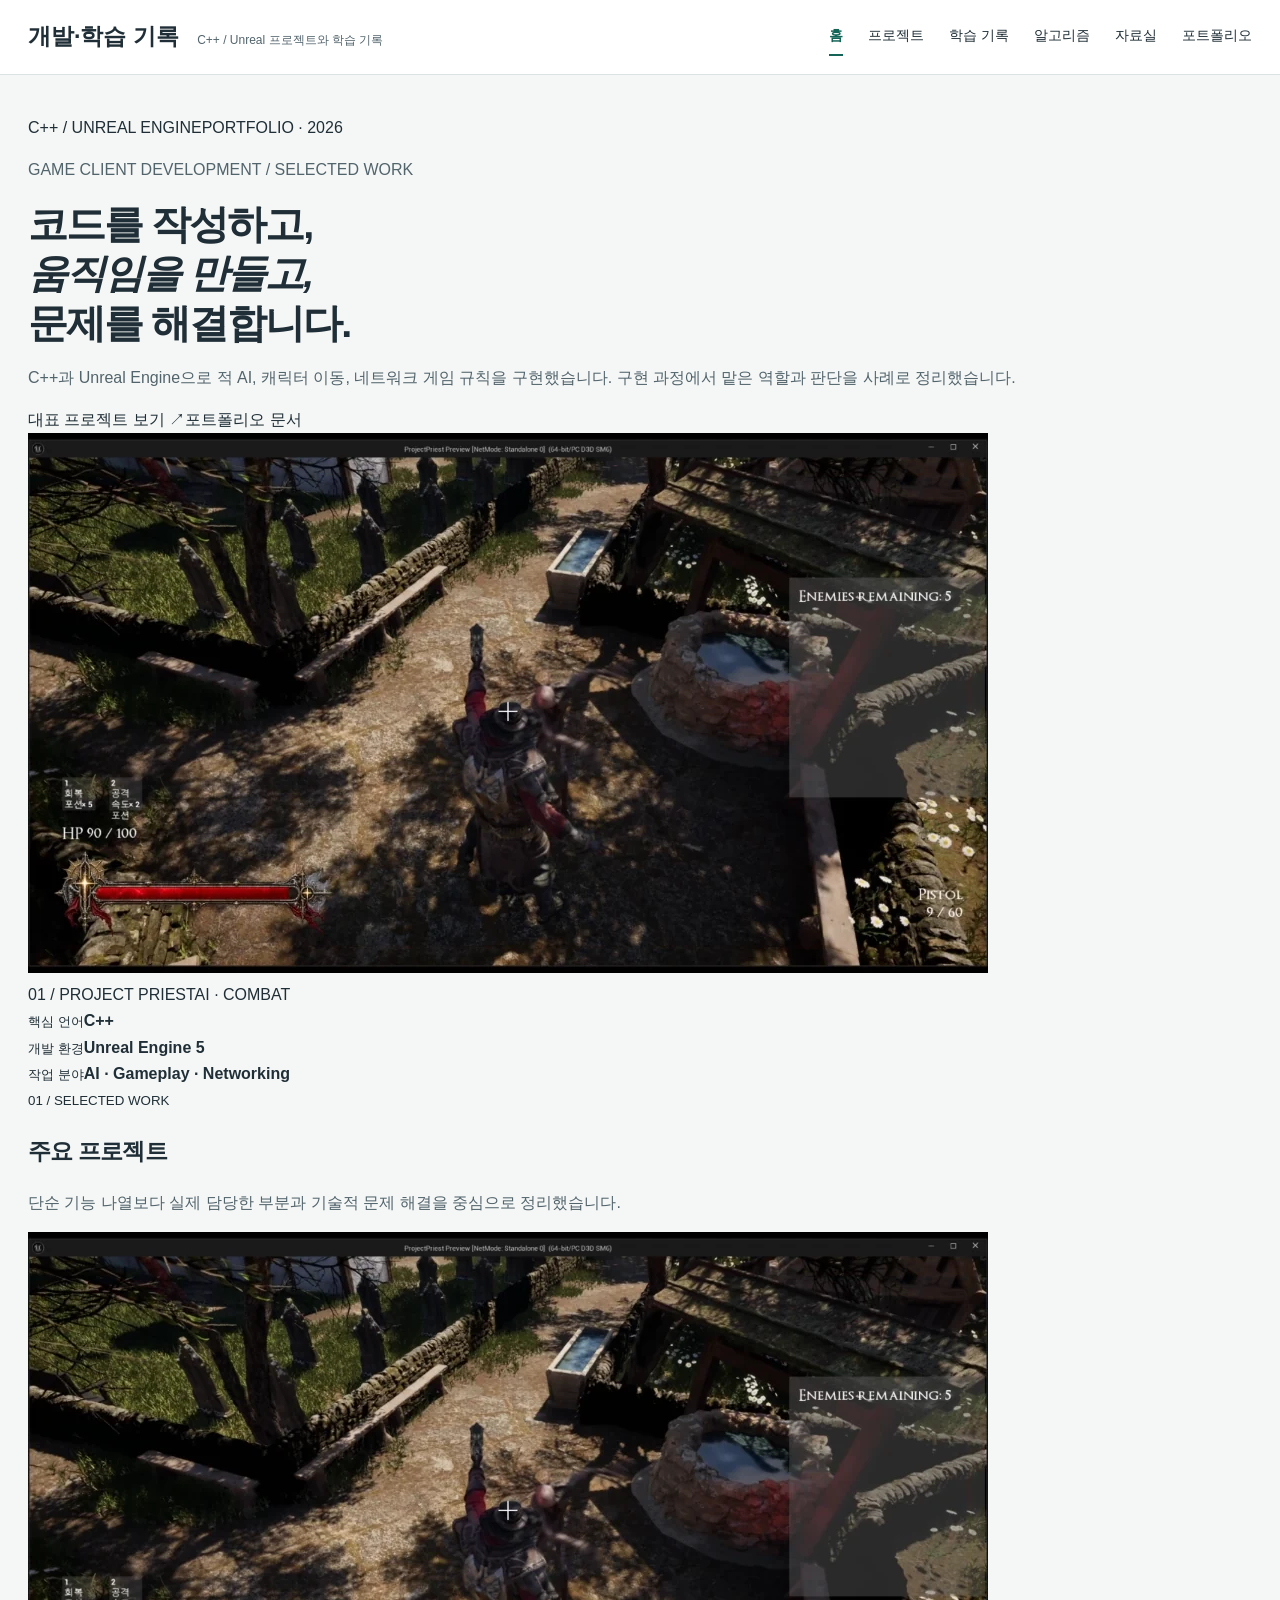
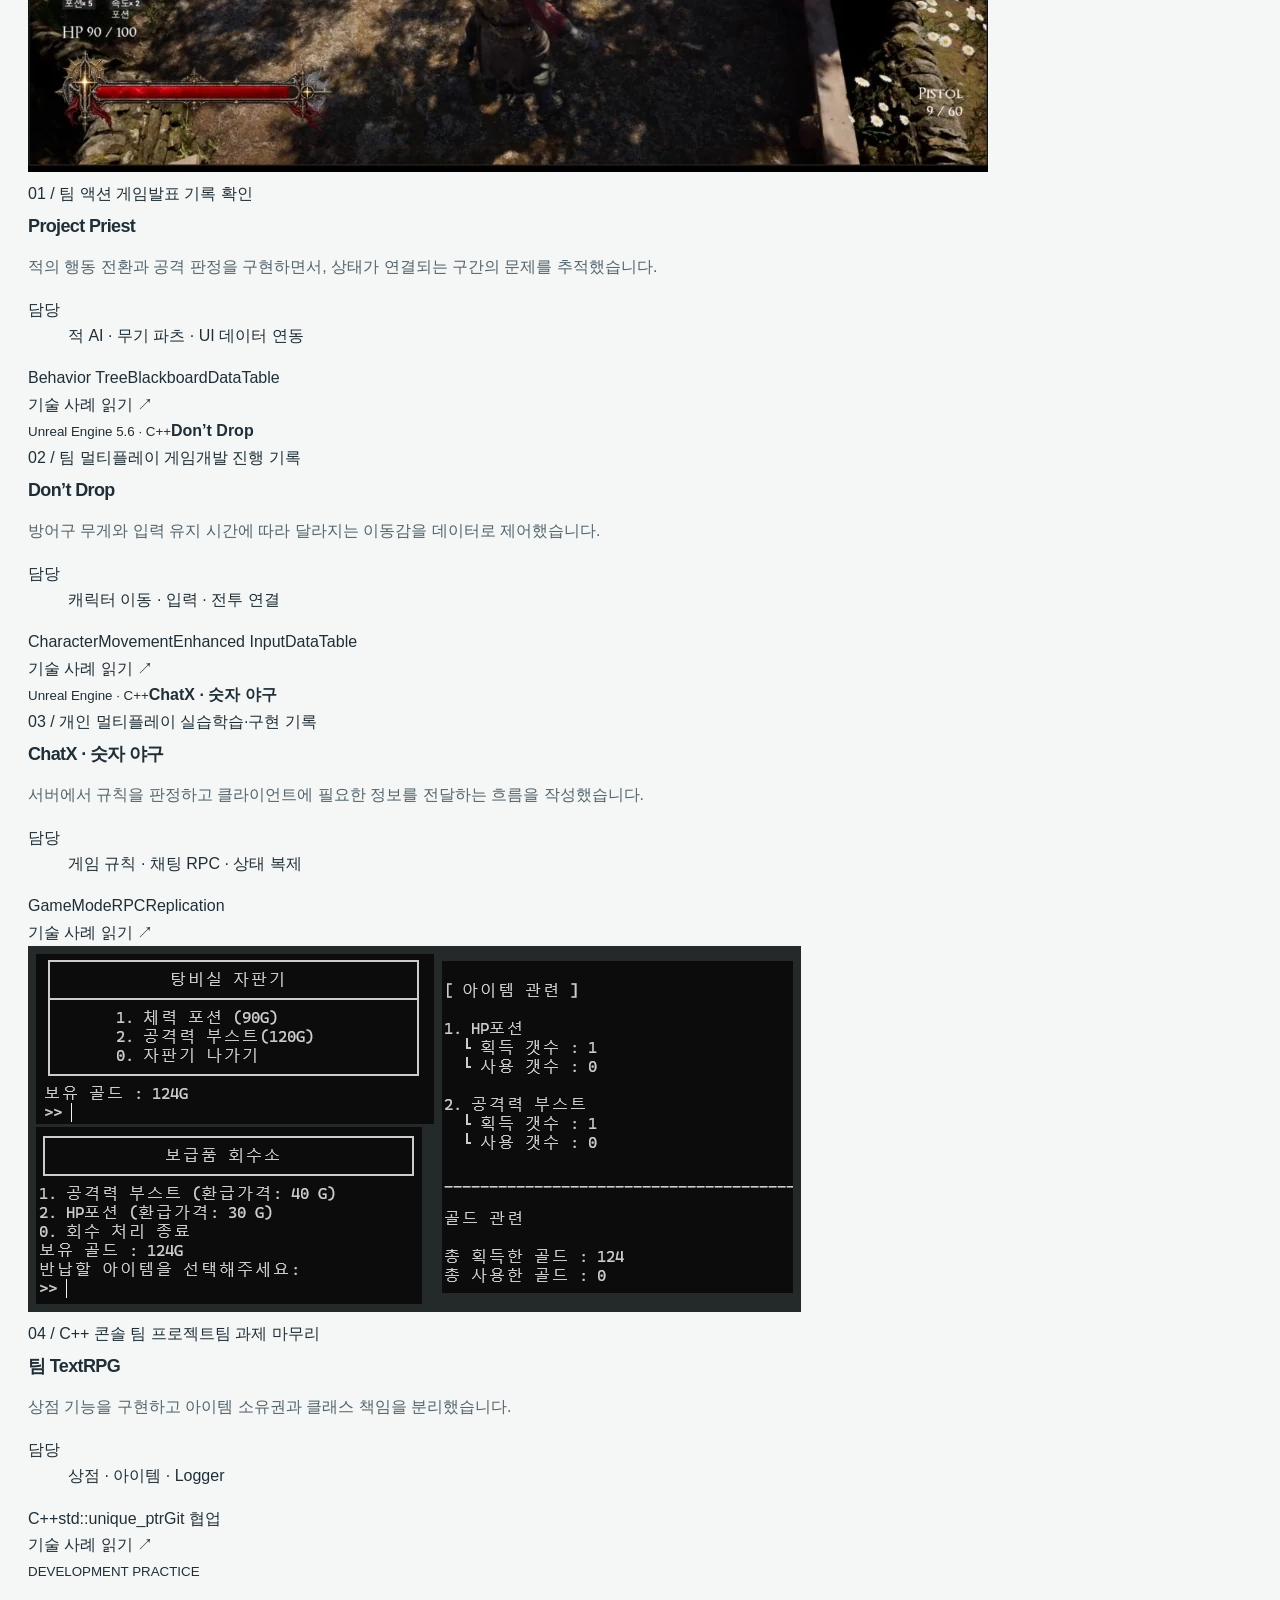
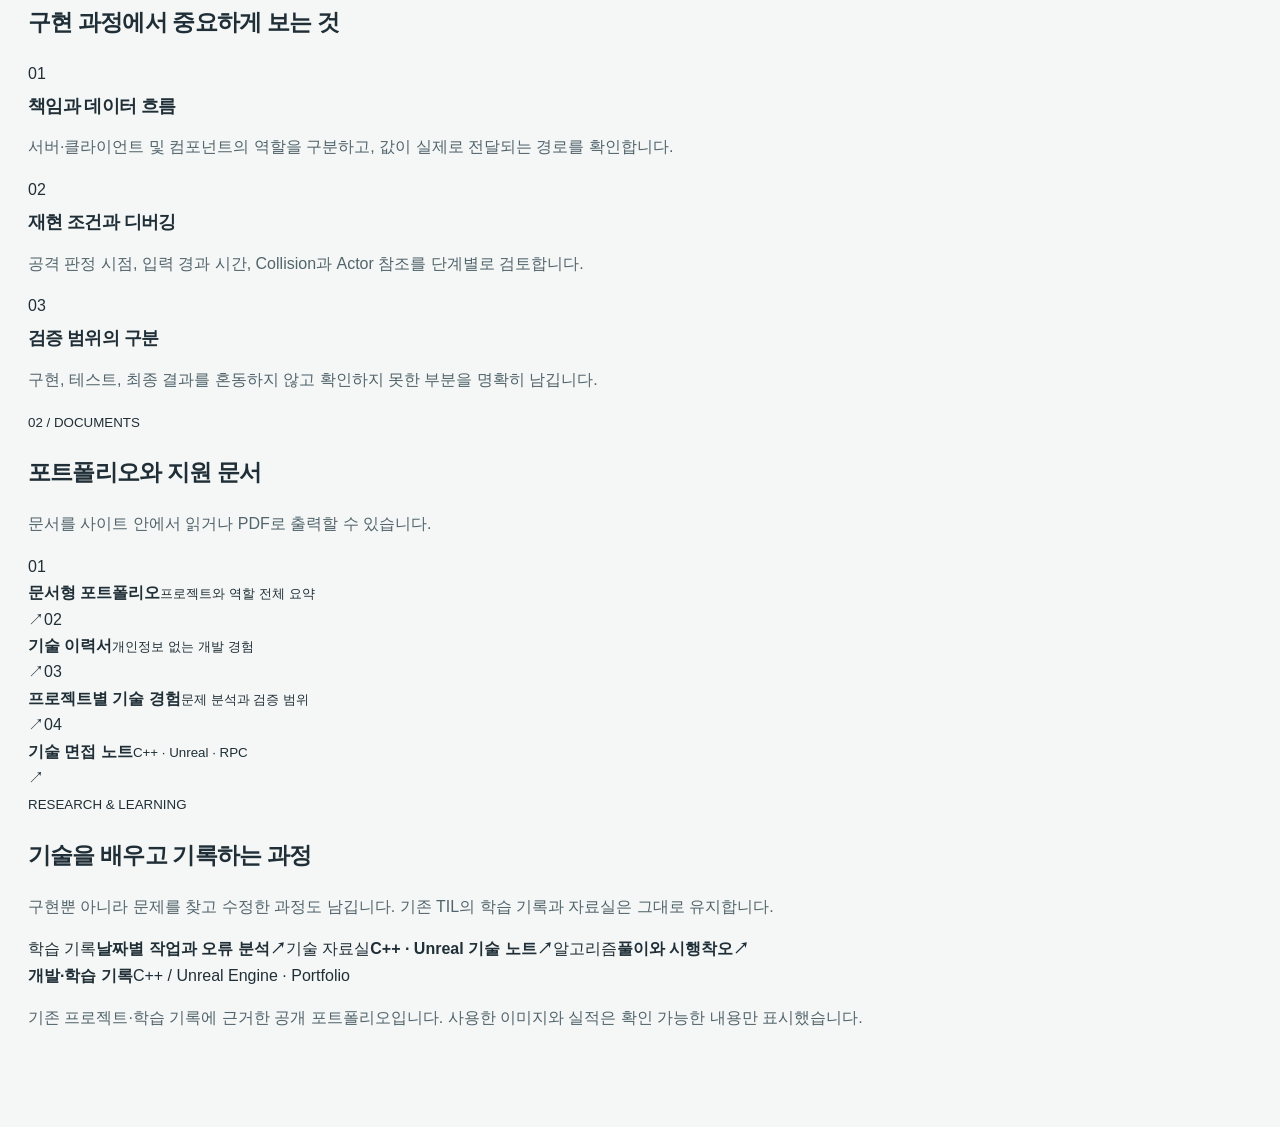
==== index.html @ be549a54 "feat: 테마별 포트폴리오 홈 스크립트 로드" ====
<!doctype html>
<html lang="ko">
<head>
  <meta charset="utf-8">
  <meta name="viewport" content="width=device-width, initial-scale=1">
  <title>개발·학습 기록 · C++ / Unreal</title>
  <style>
    :root { --ink:#162131; --muted:#607084; --line:#dce4ee; --paper:#f7f9fc; --card:#fff; --blue:#2868c7; --soft:#eaf2ff; --shadow:0 12px 28px rgba(25,47,80,.07); }
    * { box-sizing:border-box; } html { scroll-behavior:smooth; } body { margin:0; background:var(--paper); color:var(--ink); font-family:"Pretendard","Noto Sans KR",system-ui,sans-serif; line-height:1.65; }
    .layout { display:grid; grid-template-columns:294px minmax(0,1fr); max-width:1480px; min-height:100vh; margin:auto; } aside { position:sticky; top:0; height:100vh; padding:30px 20px; overflow:auto; background:#fff; border-right:1px solid var(--line); }
    .brand { display:block; color:var(--ink); text-decoration:none; font-size:1.35rem; font-weight:850; letter-spacing:-.04em; } .brand small { display:block; margin-top:3px; color:var(--muted); font-size:.75rem; font-weight:600; letter-spacing:0; }
    .side-title { margin:32px 8px 9px; color:var(--muted); font-size:.72rem; font-weight:850; letter-spacing:.09em; text-transform:uppercase; } .tab-list,.project-list { display:grid; gap:4px; }
    .tab,.project { width:100%; padding:10px 11px; border:0; border-radius:9px; background:transparent; color:#526175; text-align:left; font:inherit; font-size:.9rem; cursor:pointer; } .tab:hover,.project:hover { background:#f2f6fb; color:var(--blue); } .tab[aria-selected="true"],.project[aria-pressed="true"] { background:var(--soft); color:#174f9d; font-weight:800; } .tab-count { float:right; color:#8290a1; font-size:.78rem; font-weight:700; }
    main { min-width:0; padding:52px clamp(22px,5vw,78px) 80px; } header { max-width:920px; padding:15px 0 35px; } .eyebrow { color:var(--blue); font-size:.82rem; font-weight:850; letter-spacing:.07em; text-transform:uppercase; } h1 { margin:7px 0 9px; font-size:clamp(2.25rem,5vw,4rem); letter-spacing:-.065em; line-height:1.04; } .intro { max-width:720px; margin:0; color:var(--muted); }
    .stats { display:flex; flex-wrap:wrap; gap:9px; margin-top:21px; } .stat { padding:6px 10px; border:1px solid var(--line); border-radius:7px; background:#fff; color:var(--muted); font-size:.82rem; } .stat strong { color:var(--ink); }
    .topic-head { max-width:920px; padding:20px 23px; border:1px solid #d5e3f8; border-radius:14px; background:linear-gradient(105deg,#eef5ff,#fff); } .topic-head h2 { margin:0; font-size:1.22rem; letter-spacing:-.035em; } .topic-head p { margin:5px 0 0; color:#51647b; font-size:.93rem; }
    .toolbar { display:flex; align-items:center; justify-content:space-between; gap:16px; max-width:920px; margin-top:28px; padding:12px 0; border-bottom:1px solid var(--line); } .toolbar label,.count { color:var(--muted); font-size:.88rem; } select { margin-left:6px; padding:6px 25px 6px 8px; border:1px solid var(--line); border-radius:7px; background:#fff; font:inherit; font-size:.87rem; }
    .timeline { position:relative; max-width:920px; margin:25px 0 0; padding-left:27px; } .timeline:before { content:""; position:absolute; top:8px; bottom:8px; left:5px; width:2px; background:#d5dfed; } .record { position:relative; margin-bottom:16px; border:1px solid var(--line); border-radius:13px; background:var(--card); box-shadow:var(--shadow); transition:border-color .15s,box-shadow .15s; } .record:hover,.record:focus-within { border-color:#9fc2f4; background:#fbfdff; box-shadow:0 0 0 3px #b7d1fa,var(--shadow); } .record:before { content:""; position:absolute; top:29px; left:-28px; width:10px; height:10px; border:3px solid var(--blue); border-radius:50%; background:var(--paper); }
    .record-button { display:block; width:100%; height:100%; padding:21px 23px; border:0; border-radius:13px; background:transparent; color:inherit; text-align:left; font:inherit; cursor:pointer; } .record-button:hover,.record-button:focus-visible { outline:0; outline-offset:2px; background:transparent; } .record-meta { display:flex; flex-wrap:wrap; align-items:center; gap:8px; color:var(--muted); font-size:.8rem; font-weight:700; } .topic-badge { padding:2px 7px; border-radius:5px; background:var(--soft); color:#245aa8; font-size:.72rem; } h3 { margin:7px 0 6px; font-size:1.18rem; letter-spacing:-.035em; line-height:1.35; } .summary { max-width:760px; margin:0; color:#536174; font-size:.92rem; } .more { display:inline-block; margin-top:12px; color:var(--blue); font-size:.84rem; font-weight:850; }.empty { padding:30px; border:1px dashed #bac6d6; border-radius:11px; color:var(--muted); text-align:center; }
    dialog { width:min(790px,calc(100% - 28px)); max-height:calc(100vh - 40px); padding:0; border:0; border-radius:16px; color:var(--ink); box-shadow:0 22px 70px rgba(17,32,52,.35); } dialog::backdrop { background:rgba(15,28,45,.58); } .detail-page { padding:31px; } .detail-top { display:flex; justify-content:space-between; gap:16px; align-items:flex-start; } .detail-title { margin:4px 0 0; font-size:1.7rem; } #detailTitle:focus,#materialTitle:focus,#algorithmTitle:focus { outline:none; } .close { flex:0 0 auto; width:36px; height:36px; border:1px solid var(--line); border-radius:50%; background:#fff; color:var(--muted); font-size:1.2rem; cursor:pointer; } .detail-label { margin:9px 0 22px; color:var(--muted); font-size:.86rem; }
    .core { padding:17px 19px; border-left:4px solid var(--blue); border-radius:0 9px 9px 0; background:#f5f9ff; } .core h3,.section h3 { margin:0 0 5px; font-size:.92rem; } .core p,.section p { margin:0; color:#49586b; font-size:.94rem; white-space:pre-line; } .section { margin-top:22px; }.til-gallery { display:grid; gap:14px; grid-template-columns:repeat(auto-fit,minmax(min(250px,100%),1fr)); margin-top:12px; }.til-shot { margin:0; overflow:hidden; border:1px solid var(--line); border-radius:10px; background:#f8fafc; }.til-shot a { display:block; }.til-shot img { display:block; width:100%; height:auto; max-height:520px; object-fit:contain; background:#111827; }.til-shot figcaption { padding:10px 12px; color:#536174; font-size:.84rem; line-height:1.5; }.extra { margin-top:25px; border-top:1px solid var(--line); } .extra summary { padding:16px 0; color:#4c5f75; font-size:.9rem; font-weight:800; cursor:pointer; }.extra-body { display:grid; gap:16px; padding:0 0 18px; }.extra ul { margin:5px 0 0; padding-left:21px; color:#516174; font-size:.92rem; }.source { color:var(--blue); font-size:.88rem; font-weight:800; text-decoration:none; }.source:hover { text-decoration:underline; }
    .note-body { max-width:760px; margin-top:28px; }.note-body p { margin:0 0 18px; color:#344255; font-size:1rem; white-space:pre-line; }.note-sources { display:flex; flex-wrap:wrap; gap:14px; margin-top:26px; padding-top:16px; border-top:1px solid var(--line); }
    .related { margin-top:28px; padding-top:20px; border-top:1px solid var(--line); }.related h3 { margin:0 0 9px; font-size:.96rem; }.related-list { display:flex; flex-wrap:wrap; gap:7px; }.related-button { padding:6px 9px; border:1px solid #d7e1ee; border-radius:7px; background:#fff; color:#365b8d; font:inherit; font-size:.8rem; cursor:pointer; }.related-button:hover { background:var(--soft); }
    @media (max-width:850px) { .layout { display:block; } aside { position:static; height:auto; padding:21px; border-right:0; border-bottom:1px solid var(--line); }.tab-list,.project-list { display:flex; flex-wrap:wrap; }.tab,.project { width:auto; padding:7px 9px; font-size:.82rem; }.side-title { margin-top:20px; } main { padding-top:30px; } }
    @media (max-width:500px) { main { padding:25px 17px 58px; }.timeline { padding-left:20px; }.record:before { left:-21px; }.record-button { padding:18px; }.detail-page { padding:22px; }.toolbar { align-items:flex-start; flex-direction:column; }.detail-title { font-size:1.4rem; } }
    [hidden] { display:none !important; } #articlePage { max-width:920px; } #articlePage .detail-page { padding:28px 0; } #articlePage .detail-title { font-size:clamp(1.6rem,3vw,2.5rem); } .section,.core,.extra { scroll-margin-top:24px; } #nearby .project { font-size:.8rem; } #nearby [aria-current="page"] { background:var(--soft); color:var(--blue); font-weight:800; }
  .date-range {max-width:920px;margin:0 0 24px;padding:16px 20px;border:1px solid var(--line);border-radius:12px;background:#fff}.date-range legend{font-weight:700;font-size:.9rem}.date-range p{margin:0 0 10px;font-size:.8rem;color:var(--muted)}.date-range #dateMessage:empty{display:none}.date-range #dateMessage{margin:12px 0 0}.date-inputs{display:flex;align-items:end;gap:12px;flex-wrap:wrap}.date-inputs label{display:grid;gap:4px;font-size:.8rem;color:var(--muted)}.date-inputs input,.date-inputs select{min-width:0;max-width:100%;margin:0;padding:8px;border:1px solid var(--line);border-radius:7px;font:inherit;color:var(--ink);background:white}.date-inputs>span{align-self:center}.date-inputs select[aria-invalid=true]{border-color:#b83434}.source,.project,.note-body,.material-section{overflow-wrap:anywhere}.article-notice{font-size:.82rem;color:var(--muted);margin:20px 0}.note-body pre{white-space:pre;overflow:auto}@media(max-width:500px){.date-range{padding:14px}.date-inputs{gap:8px}.date-inputs label{flex:1 1 110px}.date-inputs>span{display:none}.date-inputs button{width:100%}}
#sidebarFilters>summary{display:none} @media(max-width:850px){#sidebarFilters{margin-top:18px}#sidebarFilters>summary{display:list-item;cursor:pointer;font-size:.88rem;color:var(--blue);font-weight:700;padding:8px 0}#sidebarFilters .side-title{margin-top:14px}.tab-count{margin-left:5px}aside{padding:18px 20px}}
.library-grid .record{display:flex;flex-direction:column}.library-grid .record-button{height:auto;flex:1}.date-inputs input:disabled{background:var(--paper);color:var(--muted)}
.date-inputs select{min-height:44px;font-size:16px}.date-inputs label{min-width:150px}.date-inputs select:focus-visible{outline:2px solid var(--accent);outline-offset:2px}
.date-part-group{flex:1 1 280px;min-width:0;font-size:.8rem;color:var(--muted)}.date-parts{display:grid;grid-template-columns:minmax(0,1.5fr) repeat(2,minmax(0,1fr));gap:6px;margin-top:4px}.date-parts select{width:100%;padding:8px 4px}.date-parts select:disabled{background:var(--paper);color:var(--muted)}
</style>
  <link rel="stylesheet" href="assets/site.css">
  <link rel="stylesheet" href="assets/vector-demo.css">
  <link rel="stylesheet" href="assets/binary-demo.css">
  <link rel="stylesheet" href="assets/learning-demos.css">
</head>
<body>
  <div class="layout">
    <aside><a class="brand" href="#top">개발·학습 기록 <small>C++ / Unreal 프로젝트와 학습 기록</small></a><details id="sidebarFilters" open><summary>주제·프로젝트 필터</summary><div class="side-title">학습 주제</div><div id="tabs" class="tab-list" role="tablist" aria-label="학습 주제"></div><div id="subnav" hidden><div class="side-title">세부 분류</div><div id="subtopics" class="project-list"></div></div><div id="articleNav" hidden><div class="side-title">이 글의 목차</div><div id="sections" class="project-list"></div><div class="side-title">같은 분류의 기록</div><div id="nearby" class="project-list"></div></div><div class="side-title">프로젝트로 좁히기</div><div id="projects" class="project-list"></div></details></aside>
    <main id="top"><div id="listPage"><header><div class="eyebrow">학습 기록</div><h1>공부하면서<br>적어둔 것들</h1><p class="intro">C++와 Unreal을 배우면서 막혔던 부분과 직접 만든 기능을 날짜별로 남겼습니다.</p><div class="stats"><span class="stat">기록 <strong id="total">—</strong>개</span><span class="stat">주제 <strong id="topicTotal">—</strong>개</span></div></header><fieldset class="date-range"><legend>날짜로 찾아보기</legend><p id="dateCoverage" class="library-notice"></p><div class="date-inputs"><div class="date-part-group" role="group" aria-label="시작일"><span>시작일</span><div class="date-parts"><select id="dateFromYear" aria-label="시작 연도" aria-describedby="dateMessage"></select><select id="dateFromMonth" aria-label="시작 월" aria-describedby="dateMessage"></select><select id="dateFrom" aria-label="시작 일" aria-describedby="dateMessage"></select></div></div><span aria-hidden="true">~</span><div class="date-part-group" role="group" aria-label="종료일"><span>종료일</span><div class="date-parts"><select id="dateToYear" aria-label="종료 연도" aria-describedby="dateMessage"></select><select id="dateToMonth" aria-label="종료 월" aria-describedby="dateMessage"></select><select id="dateTo" aria-label="종료 일" aria-describedby="dateMessage"></select></div></div><label for="dateKind">날짜 구분<select id="dateKind" aria-label="날짜 구분"><option value="all">전체 기록</option><option value="project-period">기간으로 묶은 기록</option></select></label><button id="resetDates" type="button" class="related-button">날짜 초기화</button></div><p id="dateMessage" role="status"></p></fieldset><section class="topic-head"><h2 id="topicTitle">전체 기록</h2><p id="topicDescription"></p></section><section><div class="toolbar"><label>정렬 <select id="sort"><option value="desc">최신순</option><option value="asc">과거순</option></select></label><span id="count" class="count"></span></div><div id="records" class="timeline"></div></section></div><article id="articlePage" hidden aria-labelledby="detailTitle"><button id="backToList" class="related-button" type="button">← 목록으로</button><div id="detailContent" class="detail-page"></div></article></main>
  </div>
  <script src="data/manifest.js"></script>
  <script src="data/library-index.js"></script>
  <script src="data/library-navigation.js"></script>
  <script src="assets/filters.js"></script>
  <script src="assets/links.js"></script>
  <script src="assets/app.js"></script>
  <script src="assets/vector-demo.js"></script>
  <script src="assets/binary-demo.js"></script>
  <script src="assets/learning-demo-data.js"></script>
  <script src="assets/learning-demos.js"></script>
  <script src="assets/library.js"></script>
  <script src="data/algorithms.js"></script>
  <script src="assets/cpp-highlight.js"></script>
  <script src="assets/algorithms.js"></script>
  <script src="data/projects.js"></script>
  <script src="data/career-docs.js"></script>
  <script src="assets/career.js"></script>
  <script src="assets/career-showcase.js"></script>
  <script src="assets/portfolio-theme.js"></script>
  <script src="assets/portfolio-studio.js"></script>
  <script src="assets/site.js"></script>
  <script src="assets/activity.js"></script>
</body>
</html>
---- assets/site.css ----
:root{--ink:#202f37;--muted:#52646c;--line:#dbe2e2;--blue:#146558;--accent:#146558;--paper:#f5f7f6;--soft:#e9f2ee;--shadow:none}html{scroll-padding-top:110px}body{font-family:'Segoe UI','Malgun Gothic',sans-serif}a{color:inherit;text-decoration:none}a:hover{color:var(--blue)}a:focus-visible,button:focus-visible,summary:focus-visible,input:focus-visible,select:focus-visible{outline:3px solid #bd8630;outline-offset:3px}.sr-only,.skip-link:not(:focus){position:absolute;width:1px;height:1px;overflow:hidden;clip-path:inset(50%)}.skip-link:focus{position:fixed;top:10px;left:10px;z-index:20;background:white;padding:10px}.layout{display:block;max-width:1280px;min-height:80vh}.layout>aside{display:none}.site-header{position:sticky;top:0;z-index:10;display:flex;align-items:center;justify-content:space-between;gap:25px;padding:18px max(28px,calc((100vw - 1224px)/2));background:white;border-bottom:1px solid var(--line)}.site-brand{font-size:23px;font-weight:800;white-space:nowrap}.site-brand span{font-size:12px;color:var(--muted);font-weight:400;margin-left:12px}.site-header nav{display:flex;gap:25px}.site-header nav a{padding:6px 0;font-size:14px;border-bottom:2px solid transparent}.site-header nav a[aria-current=page]{color:var(--blue);border-color:var(--blue);font-weight:700}main{padding:40px 28px 80px;position:relative}header{padding:0 0 28px;max-width:none}h1{font-size:clamp(29px,3.1vw,42px);line-height:1.25;margin:8px 0 14px;letter-spacing:-.05em}h2{font-size:23px;letter-spacing:-.035em}h3{font-size:18px}p{color:var(--muted)}.eyebrow{font-size:12px}.intro{max-width:750px}.section-head{display:flex;justify-content:space-between;align-items:baseline;gap:16px;margin:30px 0 15px}.section-head h2{margin:0}.featured{display:grid;grid-template-columns:1.05fr 1fr;border:1px solid var(--line);border-radius:15px;overflow:hidden;background:white}.feature-art{min-height:275px;padding:30px;background:#183d36;color:white;display:flex;flex-direction:column;justify-content:space-between}.feature-art .eyebrow{color:#b6d8c4}.feature-art strong{font-size:44px;line-height:1.2;letter-spacing:-.055em}.feature-art p{color:#c5d7ce;font-size:13px;margin-bottom:0}.feature-copy{padding:28px}.feature-copy h2{margin:12px 0}.feature-copy p{font-size:14px}.meta,.caption{color:var(--muted);font-size:12px;line-height:1.65}.caption{margin-top:13px}.role-summary{font-size:13px!important}.pills{display:flex;flex-wrap:wrap;gap:7px;margin:16px 0 22px}.pill{font-size:12px;background:var(--soft);color:var(--blue);padding:3px 9px;border-radius:5px}.button{display:inline-block;background:var(--blue);color:white;padding:10px 16px;border:0;border-radius:7px;font:inherit;font-size:14px;cursor:pointer}.button:hover{background:#104c42;color:white}.areas{display:grid;grid-template-columns:repeat(3,minmax(0,1fr));gap:16px}.area{display:block;padding:22px;border:1px solid var(--line);border-radius:12px;background:white}.area:hover,.area:focus-visible{box-shadow:0 0 0 2px #a6c8ba}.area .meta{float:right}.area h3{margin:0 0 10px}.area p{font-size:14px}.study-row{display:grid;grid-template-columns:145px minmax(0,1fr) 20px;gap:20px;align-items:center;padding:18px 4px;border-bottom:1px solid var(--line)}.study-row:hover{background:#eef3ef}.study-row small{font-size:12px;color:var(--muted)}.study-row h3{font-size:15px;margin:0}.study-row p{font-size:13px;margin:3px 0 0}.study-row span:last-child{color:var(--blue)}#globalSearch{display:flex;max-width:720px;gap:8px;margin:0 0 30px}#globalSearch input{min-width:0;flex:1;padding:10px 12px;border:1px solid var(--line);border-radius:7px;font:inherit;background:white}.project-section{margin-top:28px;padding:24px 0;border-top:1px solid var(--line)}.project-section>h2{margin-top:0}.project-section p{white-space:pre-line}.work-block{padding:22px;margin-top:18px;background:white;border:1px solid var(--line);border-radius:12px}.work-block p{font-size:15px}.work-block .caption{font-size:12px}.work-block h3{margin:8px 0 12px}.search-result{display:block;padding:13px 0;border-bottom:1px solid var(--line)}.project-return{margin-left:15px}.reading main{padding-right:280px}.reading #sitePages,.reading #articlePage,.reading #libraryPage,.reading #algorithmPage{max-width:850px!important}.reading #readingToc{position:fixed;top:120px;right:max(28px,calc((100vw - 1224px)/2));width:205px;border-left:1px solid var(--line);padding-left:20px;max-height:calc(100vh - 145px);overflow:auto}.reading #readingToc summary{font-size:13px;font-weight:700;cursor:pointer}.reading #readingToc nav{display:grid;gap:4px;margin-top:10px}.reading #readingToc button{border:0;background:transparent;text-align:left;color:var(--muted);font:inherit;font-size:13px;padding:8px 0;cursor:pointer}.reading #readingToc button[aria-current=location]{color:var(--blue);font-weight:750}.material-section,.project-section,.section,.related,.project-section>h2,.material-section>h2{scroll-margin-top:115px}.listing #listPage>header,.listing #listPage>.topic-head,.listing #listPage .toolbar,.listing #libraryPage>header,.listing #algorithmPage>header{display:none}.listing #listPage,.listing #libraryPage,.listing #algorithmPage{max-width:none!important}.timeline{padding:0;max-width:none;margin-top:15px}.timeline:before,.record:before{display:none}.record{box-shadow:none;border-radius:10px}.record:hover,.record:focus-within{box-shadow:0 0 0 2px #a6c8ba;border-color:#a6c8ba}.record-button{padding:19px 22px}.record-meta{font-weight:500}.topic-badge{background:var(--soft);color:var(--blue)}.more{font-weight:650}.library-grid{grid-template-columns:repeat(auto-fit,minmax(min(300px,100%),1fr))!important}.note-body{max-width:none}.note-body p{line-height:1.9}#siteFilters{margin-bottom:22px}.filter-bar{position:relative;display:flex;align-items:center;gap:8px}#siteQuery{flex:1;min-width:130px;width:100%;padding:10px 12px;border:1px solid #cdd9d3;border-radius:7px;background:white;font:inherit;font-size:14px;height:43px}.filter-option{position:relative}.filter-option summary,.filter-bar>select{white-space:nowrap;border:1px solid #cdd9d3;border-radius:7px;padding:10px 12px;background:white;font:inherit;font-size:13px;color:var(--ink);cursor:pointer;list-style:none;margin:0}.filter-option summary::-webkit-details-marker{display:none}.filter-option summary:after{content:'⌄';margin-left:7px}.filter-option[open]>summary{background:var(--soft);border-color:var(--blue)}.filter-popover{position:absolute;z-index:5;right:0;top:calc(100% + 8px);width:340px;max-width:calc(100vw - 36px);padding:18px;background:white;border:1px solid var(--line);border-radius:10px;box-shadow:0 8px 25px #203b3020}.filter-popover>label{display:grid;gap:5px;font-size:12px;margin:8px 0}.filter-popover select,.filter-popover input:not([type=checkbox]){min-width:0;width:100%;margin:0;padding:8px;border:1px solid #cdd9d3;border-radius:5px;background:#fff;font:inherit;font-size:14px}.tag-options{display:grid;gap:7px;max-height:260px;overflow:auto;font-size:13px}.tag-options label{display:flex;align-items:center;gap:5px}.filter-popover .date-range{margin:0;padding:0;border:0;min-width:0}.filter-popover .date-range legend{display:none}.filter-popover .date-inputs{gap:8px}.filter-popover .date-inputs>span{display:none}.filter-popover .date-inputs label[for=dateKind]{display:none}.date-part-group{flex-basis:100%}.filter-popover .date-range p{font-size:11px}.active-filters{display:flex;gap:7px;flex-wrap:wrap;margin-top:9px}.active-filters:empty,#filterError:empty{display:none}.active-filters button{border:1px solid #cdd9d3;border-radius:5px;background:var(--soft);color:var(--blue);padding:4px 8px;font:inherit;font-size:12px;cursor:pointer}#filterError{font-size:13px;color:#a93030}.filter-bar .filter-option:last-child>summary{border-color:transparent;background:transparent}.reading .filter-bar{flex-wrap:wrap}.reading #siteQuery{flex-basis:100%}.reading .filter-option{position:static}.reading .filter-popover{left:0;right:auto;top:100%}#articlePage .detail-title{font-size:clamp(25px,3vw,36px)}
@media(max-width:1000px){.site-brand span{display:none}.site-header nav{gap:18px}.reading main{padding-right:230px}.reading #readingToc{width:170px;right:28px}.feature-art strong{font-size:36px}}
@media(max-width:800px){html{scroll-padding-top:130px}.site-header{display:block;padding:12px 18px}.site-brand{font-size:20px}.site-brand span{display:inline;font-size:11px}.site-header nav{justify-content:space-between;gap:0;margin-top:7px}.site-header nav a{font-size:12px;padding:5px 0}main,.reading main{padding:28px 18px 55px}.featured,.areas{grid-template-columns:1fr}.feature-art{min-height:185px;padding:24px}.feature-copy{padding:22px}.feature-art strong{font-size:35px}.section-head h2{font-size:20px}.study-row{grid-template-columns:86px minmax(0,1fr) 16px;gap:10px}.study-row small{font-size:11px}.filter-bar{flex-wrap:wrap;gap:6px}#siteQuery{flex-basis:100%}.filter-option{position:static}.filter-option summary,.filter-bar>select{font-size:12px;padding:9px}.filter-popover{left:0;right:auto;top:100%;width:100%;max-width:100%}.reading #readingToc{position:static;width:auto;max-height:none;margin:15px 0 24px;padding:13px 16px;border:1px solid var(--line);border-radius:8px;background:white}.reading main{display:flex;flex-direction:column}.reading #readingToc{order:-1}.reading #sitePages,.reading #articlePage,.reading #libraryPage,.reading #algorithmPage{width:100%}.project-section>h2,.material-section>h2,.section,.related{scroll-margin-top:135px}.work-block{padding:18px}.project-return{display:block;margin:12px 0}.library-grid{grid-template-columns:1fr!important}}
@media(prefers-reduced-motion:reduce){html{scroll-behavior:auto}}

/* Reference sequences wrap in reading order on narrow screens. */
.reference-flow{display:grid;grid-template-columns:repeat(auto-fit,minmax(min(100%,180px),1fr));gap:10px;list-style:none;counter-reset:reference-step;padding:0;margin:18px 0}.reference-flow>li{counter-increment:reference-step;border:1px solid var(--line);border-radius:8px;background:var(--soft);padding:13px;overflow-wrap:anywhere}.reference-flow>li:before{content:counter(reference-step) '. ';font-weight:700;color:var(--blue)}.material-section th{background:var(--soft)}.material-section td,.material-section th{vertical-align:top}.material-section h3{margin-top:22px}

/* Compact project overview and existing-record entry points. */
.project-intro{padding:14px 0 16px}.project-intro .intro{margin:8px 0 14px;font-size:15px}.project-facts{display:flex;flex-wrap:wrap;gap:7px 12px;color:var(--muted);font-size:12px}.project-facts span{padding:5px 9px;background:var(--soft);border-radius:5px}.project-shortcuts{display:grid;grid-template-columns:repeat(3,minmax(0,1fr));gap:9px;margin:2px 0 18px}.project-shortcuts button{display:grid;gap:6px;text-align:left;padding:13px;background:white;border:1px solid var(--line);border-radius:8px;color:var(--ink);font:inherit;cursor:pointer}.project-shortcuts button:hover{border-color:var(--blue);background:var(--soft)}.project-shortcuts strong{font-size:14px}.project-shortcuts strong span{float:right;color:var(--blue)}.project-shortcuts button>span{font-size:12px;color:var(--muted);line-height:1.5}.work-block{scroll-margin-top:115px}.project-shortcuts~.project-section{margin-top:16px;padding-top:18px}.project-video{display:inline-flex;align-items:center;gap:8px;padding:9px 12px;border:1px solid var(--line);background:var(--soft);border-radius:7px;font-size:13px;color:var(--blue);margin:4px 0 12px}.project-parts{display:grid;gap:12px}.project-part{background:white;padding:16px;border:1px solid var(--line);border-radius:9px}.project-part h3{margin:0 0 8px}.project-part .related-list{display:flex;flex-wrap:wrap;gap:7px}.project-part .related-button{font-size:12px}
@media(max-width:800px){.site-brand span{display:none}.project-intro{padding-top:12px}.project-intro h1{font-size:29px}.project-shortcuts{grid-template-columns:1fr;gap:6px}.project-shortcuts button{grid-template-columns:90px 1fr;align-items:center;padding:10px 12px;gap:12px}.project-shortcuts strong span{display:none}.project-facts{gap:6px}.project-facts span{padding:4px 7px}.work-block{scroll-margin-top:135px}.reading #projectTocSlot #readingToc{margin:12px 0 16px}.project-shortcuts~.project-section{margin-top:14px}}

/* Project cards expose existing summaries and record dates without changing articles. */
.project-card{display:flex;flex-direction:column;gap:9px;min-width:0}.project-card .meta{float:none;font-size:11px}.project-card h3{margin:0}.project-card-period{font-size:12px;color:var(--muted)}.project-card p{margin:0;line-height:1.7}.project-card .pills{margin:3px 0 8px;gap:5px}.project-card .source{margin-top:auto;font-size:12px}.project-cards{align-items:stretch}

.record-navigation{display:grid;grid-template-columns:repeat(2,minmax(0,1fr));gap:12px;margin-top:28px;padding-top:20px;border-top:1px solid var(--line)}.record-navigation button{display:flex;flex-direction:column;align-items:flex-start;gap:6px;padding:12px;text-align:left;overflow-wrap:anywhere;min-width:0}.record-navigation strong{font-size:.88rem}.record-navigation small{color:var(--muted)}.record-navigation .record-previous{grid-column:1}.record-navigation .record-next{grid-column:2;text-align:right;align-items:flex-end}

.material-contents{display:grid;gap:7px;padding:0 20px 20px}.material-contents>button{display:flex;justify-content:space-between;gap:8px;border:0;border-top:1px solid var(--line);background:transparent;padding:8px 0 0;font:inherit;font-size:.8rem;text-align:left;color:var(--blue);cursor:pointer;overflow-wrap:anywhere}.material-contents>button:hover{text-decoration:underline}.material-contents .caption{margin:0;font-size:.75rem}

.library-index{display:block;margin-top:12px}.material-subject{border:1px solid var(--line);border-radius:8px;background:white;margin-bottom:10px;overflow:hidden}.material-subject>summary{display:flex;align-items:center;gap:12px;padding:15px 18px;cursor:pointer;list-style:none}.material-subject>summary:before{content:"▸";color:var(--blue)}.material-subject[open]>summary:before{content:"▾"}.material-subject>summary small{display:block;color:var(--muted);font-size:.8rem;font-weight:normal;margin-top:3px}.subject-count{margin-left:auto;white-space:nowrap;color:var(--muted);font-size:.8rem}.material-subject[open]>summary{background:var(--soft)}.material-row{border-bottom:1px solid var(--line)}.material-open{display:flex;align-items:center;justify-content:space-between;gap:12px;width:100%;padding:14px 18px;border:0;background:transparent;text-align:left;font:inherit;color:var(--ink);cursor:pointer;overflow-wrap:anywhere}.material-open:hover,.material-open:focus-visible{background:var(--soft)}.material-open strong{font-size:.94rem}.material-open .topic-badge{margin-left:8px}.material-summary{display:block;font-size:.8rem;color:var(--muted);margin-top:4px}.material-matches{padding:0 18px 12px;font-size:.78rem;color:var(--blue)}.material-matches>summary{cursor:pointer}.material-matches .material-contents{padding:8px 0 0}.material-subject .material-row:last-child{border-bottom:0}

.material-subject .material-subject{margin:8px 12px;border-radius:5px}.material-subject .material-subject>summary{padding:11px 12px}.material-whole-label{margin:12px 18px 0;font-size:.78rem;color:var(--muted)}@media(max-width:500px){.material-subject .material-subject{margin:6px}.material-subject>summary{padding:13px 12px}.material-open{padding:12px}}
.learning-activity{margin:0 0 30px;padding:22px;border:1px solid var(--line);border-radius:12px;background:white;min-width:0}.activity-head{display:flex;justify-content:space-between;gap:16px;align-items:flex-start}.activity-head h2{margin:0;font-size:21px}.activity-head .caption{margin:7px 0}.activity-head label{font-size:13px;white-space:nowrap}.activity-head select{font:inherit;padding:7px;border:1px solid var(--line);border-radius:6px;background:white}.activity-stats{font-size:13px;margin:12px 0 18px}.activity-scroll{overflow-x:auto;padding:3px 3px 10px;position:relative}.activity-calendar{display:grid;grid-template-columns:22px max-content;grid-template-rows:22px auto;width:max-content;gap:4px}.activity-months{grid-column:2;display:grid;grid-template-columns:repeat(var(--weeks),14px);column-gap:3px;font-size:11px;color:var(--muted);white-space:nowrap}.activity-weekdays{display:grid;grid-template-rows:repeat(7,14px);gap:3px;font-size:10px;line-height:14px;color:var(--muted)}.activity-grid{display:grid;grid-auto-flow:column;grid-template-rows:repeat(7,14px);grid-template-columns:repeat(var(--weeks),14px);gap:3px}.activity-cell{display:block;width:14px;height:14px;padding:0;border:1px solid #d8e1dd;border-radius:3px;box-sizing:border-box}.activity-grid button{cursor:pointer}.activity-cell.level-0{background:#edf1ee}.activity-cell.level-1{background:#c0dfc7}.activity-cell.level-2{background:#7fbd96}.activity-cell.level-3{background:#388467}.activity-cell.level-4{background:#145443}.activity-cell:disabled{opacity:.35;cursor:default}.activity-cell[aria-pressed=true]{outline:2px solid #b17918;outline-offset:1px}.activity-grid button:focus-visible{outline:2px solid #202f37;outline-offset:1px;z-index:1}.activity-key{display:flex;align-items:center;justify-content:flex-end;gap:5px;font-size:11px;color:var(--muted)}.activity-day{margin-top:18px;border-top:1px solid var(--line);padding-top:14px}.activity-day-head{display:flex;justify-content:space-between;align-items:center;gap:10px}.activity-day h3{margin:0;font-size:16px}.activity-entry{display:flex;align-items:center;gap:10px;padding:12px 4px;border-bottom:1px solid var(--line);font-size:13px}.activity-entry strong{flex:1;min-width:0}.activity-entry small{color:var(--muted)}.activity-entry:hover{background:var(--soft)}
#records.timeline{padding:0;display:block}#records.timeline:before{display:none}.record-month{margin:24px 0 32px}.record-month>h3{margin:0 0 12px;font-size:20px}.record-month>h3 small{font-size:12px;font-weight:normal;color:var(--muted);margin-left:8px}.record-month-entries{border-left:2px solid var(--line);padding-left:18px}.record-month .record{margin:0 0 10px;border:1px solid var(--line);border-radius:8px;padding:0;background:white;overflow:visible}.record-month .record:before{display:none}.record-month .record-button{display:grid;grid-template-columns:115px minmax(0,1fr) 16px;align-items:start;gap:16px;padding:17px;width:100%;height:auto;border-radius:8px}.record-date{font-size:12px;color:var(--muted);overflow-wrap:anywhere}.record-description{display:grid;gap:5px;min-width:0}.record-description strong{font-size:15px;color:var(--ink)}.record-excerpt{font-size:12px;color:var(--muted);display:-webkit-box;-webkit-line-clamp:2;-webkit-box-orient:vertical;overflow:hidden}.record-arrow{color:var(--blue)}
@media(max-width:600px){.learning-activity{padding:15px}.activity-head{gap:8px}.activity-head h2{font-size:19px}.activity-entry{flex-wrap:wrap}.activity-entry strong{flex-basis:65%}.record-month-entries{padding-left:10px}.record-month .record-button{grid-template-columns:minmax(0,1fr) 14px;gap:7px;padding:13px}.record-date{grid-column:1}.record-description{grid-column:1}.record-arrow{grid-column:2;grid-row:1 / 3}.record-month>h3{font-size:18px}}

.activity-summary{display:flex;align-items:center;justify-content:space-between;gap:12px}.activity-summary .activity-stats{margin:0;color:var(--muted);font-size:12px}.activity-summary button{flex-shrink:0}.learning-activity{padding:8px 14px;margin-bottom:18px}#activityContent:not([hidden]){margin-top:16px}@media(max-width:600px){.learning-activity{padding:8px 12px}}
.activity-summary .activity-stats{word-break:keep-all}

.network-worlds{display:grid;grid-template-columns:repeat(3,minmax(0,1fr));gap:12px;margin:20px 0}.network-world{border:1px solid var(--line);border-top:3px solid var(--blue);border-radius:10px;background:var(--soft);padding:16px;min-width:0;overflow-wrap:anywhere}.material-section .network-world h3{margin:0 0 16px;font-size:17px}.network-world h4{margin:14px 0 5px;font-size:12px;color:var(--muted)}.network-world ul{padding-left:18px;margin:0;font-size:13px}.network-absent{border-top:1px solid var(--line);padding-top:10px;font-size:12px;color:var(--muted)}@media(max-width:650px){.network-worlds{grid-template-columns:1fr}.network-world{padding:15px}}

.algorithm-review{display:flex;align-items:center;flex-wrap:wrap;gap:8px;margin:14px 0}.algorithm-review button{padding:9px 14px;border:1px solid var(--line);border-radius:7px;background:white;color:var(--ink);font:inherit;font-size:14px;cursor:pointer}.algorithm-review button[aria-pressed=true]{background:var(--blue);color:white;border-color:var(--blue)}.algorithm-review .caption{margin:0 0 0 5px}@media(max-width:600px){.algorithm-review .caption{flex-basis:100%;margin:2px 0}}

/* Home introduction stays compact without changing other page headings. */
.library-explorer{display:grid;grid-template-columns:145px minmax(0,1fr);gap:24px;align-items:start}
#librarySubjects{display:grid;gap:4px}#librarySubjects button{display:flex;justify-content:space-between;gap:10px;padding:9px 10px;border:0;border-radius:4px;background:transparent;color:var(--ink);font:inherit;font-size:16px;text-align:left;cursor:pointer}#librarySubjects button[aria-pressed=true]{background:var(--soft);color:var(--blue);font-weight:650}#librarySubjects button span{font-size:13px;color:var(--muted)}.library-pin-note{font-size:12px;color:var(--muted);margin:12px 10px}
.library-results{min-width:0}.library-results>.count{margin:0 0 8px}.library-results .library-index{margin:0}.library-results .material-row{display:grid;grid-template-columns:28px minmax(0,1.35fr) minmax(0,1fr) 62px;gap:8px;align-items:center;padding:8px 0}.library-results .material-open{display:block;padding:4px 0}.library-results .material-open strong{font-size:17px;font-weight:650;line-height:1.5}.material-pin,.material-toc-toggle,.material-jumps button,.material-row-outline button,.library-pagination button,.material-matches button{border:0;background:transparent;color:var(--blue);font:inherit;cursor:pointer;text-align:left}.material-pin{padding:4px;font-size:18px}.material-toc-toggle{font-size:14px;padding:6px 2px;white-space:nowrap}.material-jumps{display:flex;flex-wrap:wrap;gap:3px 10px;min-width:0}.material-jumps button{font-size:14px;padding:3px 0;text-decoration:underline;text-decoration-color:var(--line);text-underline-offset:4px;overflow-wrap:anywhere}.material-jumps button:hover,.material-row-outline button:hover{background:var(--soft)}.material-row-outline{grid-column:2/-1;border-top:1px solid var(--line);padding-top:8px}.material-row-outline[hidden]{display:none}.material-row-outline summary{font-size:15px;padding:6px 0;cursor:pointer}.material-row-outline .material-contents{display:grid;grid-template-columns:repeat(2,minmax(0,1fr));gap:2px 12px}.material-row-outline button{font-size:15px;padding:6px 4px;overflow-wrap:anywhere}.library-results .material-matches{grid-column:2/-1;padding:0 0 4px;font-size:14px}.material-matches button{display:block;padding:5px 0;font-size:15px}.library-pagination{display:flex;align-items:center;justify-content:flex-end;gap:12px;margin-top:16px;font-size:14px}.library-pagination button{padding:8px}.library-pagination button:disabled{opacity:.4;cursor:default}.reading #readingToc nav details>summary{font-size:14px;padding:6px 0}.reading #readingToc nav details button{font-size:14px;padding:6px 0 6px 8px}
@media(max-width:1050px){.library-results .material-row{grid-template-columns:28px minmax(0,1fr) 62px;gap:2px 8px}.material-pin{grid-column:1;grid-row:1}.library-results .material-open{grid-column:2;grid-row:1}.material-toc-toggle{grid-column:3;grid-row:1}.material-jumps{grid-column:2/-1;grid-row:2}}
@media(max-width:800px){.library-explorer{display:block}#librarySubjects{display:flex;flex-wrap:wrap;gap:4px;margin-bottom:16px}.library-pin-note{flex-basis:100%;margin:2px 8px}#librarySubjects button{font-size:15px;padding:8px}.material-row-outline .material-contents{grid-template-columns:1fr}.library-results .material-open strong{font-size:17px}}
@media(pointer:coarse){.material-pin,.material-toc-toggle,.material-jumps button,.material-row-outline button{min-height:44px}}
.home-intro{padding-bottom:14px}.home-intro h1{font-size:clamp(24px,2.4vw,30px);line-height:1.35;margin:0 0 8px}.home-intro .intro{font-size:14px;line-height:1.65;margin:0}.home-tech{display:flex;align-items:center;flex-wrap:wrap;gap:6px 12px;margin-top:10px}.home-tech .pills{margin:0;gap:6px}.home-tech .pill{font-size:12px}.home-contact{margin:9px 0 0}.home-intro+#globalSearch{margin-bottom:18px}.home-intro+#globalSearch+.section-head{margin-top:18px}
@media(max-width:800px){.home-intro{padding-bottom:12px}.home-intro h1{font-size:24px}.home-intro .intro{font-size:13px}.reading #readingToc[open] nav{max-height:42vh;overflow:auto}}
.algorithm-tag-popover{width:460px;max-height:min(70vh,560px);overflow:auto;overscroll-behavior:contain}
.algorithm-tag-group{margin:0;padding:10px 0;border:0;border-top:1px solid var(--line)}
.algorithm-tag-group h3,.filter-option .algorithm-tag-group>summary{font-size:14px;font-weight:650;margin:0 0 7px;padding:0;border:0;border-radius:0;background:transparent;color:var(--ink)}
.filter-option .algorithm-tag-group>summary{margin:0;min-height:30px;display:flex;align-items:center;gap:8px}
.filter-option .algorithm-tag-group>summary span{font-size:12px;color:var(--muted);font-weight:400}
.filter-option .algorithm-tag-group[open]>summary{margin-bottom:7px}
.algorithm-tag-group .tag-options{grid-template-columns:repeat(2,minmax(0,1fr));max-height:none;overflow:visible;font-size:14px;gap:3px 12px}
.algorithm-tag-group .tag-options label{min-height:32px;line-height:1.45;overflow-wrap:anywhere}
.algorithm-tag-group .tag-options input{flex-shrink:0}
.algorithm-tag-group[hidden],.algorithm-tag-group label[hidden]{display:none}
@media(max-width:600px){.algorithm-tag-popover{max-height:65vh;padding:14px}.algorithm-tag-group .tag-options{grid-template-columns:1fr}.algorithm-tag-group .tag-options label{min-height:40px}}

/* C++ submission text stays intact; only the algorithm code presentation changes. */
#algorithmPage .algorithm-code{background:#f0f4f2;color:#263b35;border:1px solid var(--line);border-radius:8px;padding:18px;overflow:auto;white-space:pre;overflow-wrap:normal;tab-size:4}
#algorithmPage .algorithm-code code{font-family:Consolas,"Cascadia Mono",monospace;font-size:15px;line-height:1.7;background:transparent;padding:0;color:inherit}
.algorithm-code .cpp-keyword{color:#7041a0}.algorithm-code .cpp-string{color:#9b411b}.algorithm-code .cpp-number{color:#125c9b}.algorithm-code .cpp-comment{color:#576b60;font-style:italic}
@media(max-width:600px){#algorithmPage .algorithm-code{padding:14px}#algorithmPage .algorithm-code code{font-size:14px}}

.note-body>h3{font-size:1.25rem;line-height:1.5;margin:30px 0 12px}.note-body>h3:first-child{margin-top:0}
.project-cover { display: block; width: 100%; height: auto; border-radius: 6px; }
.feature-art { position: relative; isolation: isolate; overflow: hidden; }
.feature-art > .project-cover { position: absolute; inset: 0; height: 100%; object-fit: cover; border-radius: 0; z-index: -2; }
.feature-art:has(.project-cover)::after { content: ''; position: absolute; inset: 0; background: linear-gradient(110deg, rgba(9,22,20,.85), rgba(9,22,20,.12)); z-index: -1; }

/* Career portfolio: scoped layout and document reader. */
.home-career-entry{display:flex;justify-content:space-between;align-items:center;gap:18px;margin:16px 0 8px;padding:20px 24px;background:#fff;border:1px solid var(--line);border-radius:12px}
.home-career-entry strong{font-size:17px}.home-career-entry p{font-size:13px;margin:4px 0 0}
.career-intro{padding:12px 0 10px}.career-intro h1{font-size:clamp(28px,3.5vw,40px)}
.career-actions{display:flex;flex-wrap:wrap;align-items:center;gap:10px;margin:16px 0 24px}
.career-outline,.career-print{display:inline-flex;align-items:center;justify-content:center;min-height:40px;padding:9px 15px;border:1px solid var(--line);border-radius:7px;background:#fff;color:var(--ink);font:inherit;font-size:14px;cursor:pointer}
.career-outline:hover,.career-print:hover{border-color:var(--blue);color:var(--blue)}
.career-search-label{display:block;font-size:13px;font-weight:700;margin:22px 0 6px}
#careerQuery{width:min(100%,650px);padding:12px;border:1px solid var(--line);border-radius:8px;background:#fff;font:inherit}
.career-category{margin:26px 0 32px}.career-cards{display:grid;grid-template-columns:repeat(2,minmax(0,1fr));gap:13px}
.career-card{display:block;padding:22px;background:#fff;border:1px solid var(--line);border-radius:12px;min-width:0}
.career-card:hover,.career-card:focus-visible{border-color:var(--blue);box-shadow:0 0 0 2px #a6c8ba}
.career-card h3{margin:8px 0;font-size:18px}.career-card p{font-size:14px;margin:0 0 14px}
.career-breadcrumb{margin-bottom:20px;color:var(--muted);font-size:13px}.career-breadcrumb a{color:var(--blue)}
.career-doc-head{padding:0 0 12px}.career-doc-head h1{font-size:clamp(26px,3vw,36px)}.career-doc-head .intro{font-size:15px}
.career-prose{max-width:850px;padding:28px 32px;border:1px solid var(--line);border-radius:12px;background:#fff;overflow-wrap:anywhere}
.career-prose h2{font-size:23px;margin:30px 0 14px}.career-prose h2:first-child{margin-top:0}
.career-prose h3{font-size:18px;margin:25px 0 10px}.career-prose h4{font-size:16px;margin:20px 0 8px}
.career-prose p,.career-prose li{font-size:15px;line-height:1.85;color:var(--ink)}
.career-prose ul{padding-left:23px}.career-prose li{margin:5px 0}
.career-prose blockquote{margin:15px 0;padding:12px 17px;border-left:3px solid var(--blue);background:var(--soft);color:var(--ink)}
.career-prose code{font-family:Consolas,monospace;background:#edf2ef;border-radius:4px;padding:2px 5px}
.career-prose pre{overflow:auto;background:#edf2ef;border:1px solid var(--line);border-radius:8px;padding:18px}
.career-prose pre code{background:none;padding:0;white-space:pre}
.career-table-wrap{overflow-x:auto}.career-prose table{width:100%;border-collapse:collapse;font-size:14px;margin:16px 0}
.career-prose th,.career-prose td{padding:10px 12px;border:1px solid var(--line);text-align:left;vertical-align:top;min-width:90px}
.career-prose th{background:var(--soft)}.career-related{margin-top:30px}.career-related h2{font-size:20px}
@media(max-width:800px){.home-career-entry{align-items:flex-start;flex-direction:column}.career-cards{grid-template-columns:1fr}.career-prose{padding:20px 18px}.career-prose h2{font-size:20px}}
@media print{.site-header,.skip-link,.career-actions,.career-breadcrumb,.career-related,#readingToc,.layout>aside{display:none!important}body,.layout,main{background:white!important;padding:0!important;margin:0!important;max-width:none!important}.career-prose{border:0!important;padding:0!important;max-width:none!important}.career-doc-head{padding:0!important}.career-prose pre,.career-prose table{break-inside:avoid}a{color:inherit!important}}

/* PDF-first career reading: constrained line length, quiet navigation and clean hierarchy. */
body:has(.career-document){background:#edf1ef}
body:has(.career-document) main{max-width:1000px;margin:auto;padding-top:24px}
body.reading:has(.career-document) main{padding-right:28px}
body:has(.career-document) #readingToc{display:none!important}
.career-document{max-width:860px;margin:0 auto}
.career-breadcrumb{display:flex;gap:6px;align-items:center;margin:0 0 14px;font-size:13px}
.career-doc-head{padding:28px 48px 12px;background:#fff;border:1px solid #d7deda;border-bottom:0;border-radius:8px 8px 0 0}
.career-doc-head .eyebrow{font-size:11px;letter-spacing:.13em}
.career-doc-head h1{font-size:clamp(27px,3vw,34px);line-height:1.34;letter-spacing:-.045em;margin:12px 0 10px}
.career-doc-head .intro{max-width:680px;font-size:14px;line-height:1.75;margin:0}
.career-doc-head .career-actions{margin:18px 0 8px}
.career-document .career-prose{max-width:none;padding:6px 48px 52px;border:1px solid #d7deda;border-top:0;border-radius:0 0 8px 8px;box-shadow:0 7px 22px rgba(28,50,43,.05)}
.career-prose{font-size:15px;line-height:1.8;letter-spacing:-.01em;color:#26352e}
.career-document .career-prose h2{font-size:19px;line-height:1.4;letter-spacing:-.028em;margin:37px 0 13px;padding:0 0 10px;border-bottom:1px solid #dce5e0;color:#18372f;break-after:avoid}
.career-document .career-prose h2:first-child{margin-top:14px}
.career-document .career-prose h3{font-size:16px;line-height:1.5;font-weight:750;margin:24px 0 8px;color:#26372f;break-after:avoid}
.career-document .career-prose h4{font-size:15px;margin:17px 0 6px;break-after:avoid}
.career-document .career-prose p,.career-document .career-prose li{font-size:14px;line-height:1.85;color:#293a33;word-break:keep-all;overflow-wrap:break-word}
.career-document .career-prose p{margin:0 0 13px}
.career-document .career-prose h2+p,.career-document .career-prose h3+p{margin-top:0}
.career-document .career-prose ul{margin:7px 0 18px;padding-left:22px}
.career-document .career-prose li{padding-left:2px;margin:4px 0}
.career-document .career-prose strong{color:#1b3d33;font-weight:750}
.career-document .career-prose blockquote{padding:10px 15px;border-left:2px solid #6f9184;background:#f1f5f2;color:#36483f}
.career-document .career-prose hr{border:0;border-top:1px solid #dce5e0;margin:26px 0}
.career-document .career-prose code{font-size:.9em;padding:1px 4px}
.career-document .career-prose pre{font-size:12px;line-height:1.65}
.career-document .career-prose table{font-size:13px;line-height:1.55;table-layout:auto}
.career-document .career-prose th,.career-document .career-prose td{padding:10px 11px;min-width:0;border-color:#dfe6e2;word-break:keep-all}
.career-document .career-prose th{background:#eff4f1;color:#244338}
.career-intro{padding-bottom:8px}.career-category{margin:24px 0 34px}
.career-card{padding:20px 22px;box-shadow:none}.career-card .meta{display:block;font-size:11px}
.career-card h3{font-size:17px;margin:6px 0}.career-card p{font-size:13px;line-height:1.65}
.career-category>.section-head{border-bottom:1px solid var(--line);padding-bottom:10px}
.career-category>.section-head h2{font-size:19px}
@media(max-width:800px){
 body:has(.career-document) main,body.reading:has(.career-document) main{padding:18px 16px 45px}
 .career-doc-head{padding:25px 23px 10px}
 .career-document .career-prose{padding:4px 23px 35px}
 .career-document .career-prose h2{font-size:18px}
 .career-document .career-prose p,.career-document .career-prose li{font-size:14px}
}
@page{size:A4;margin:17mm 17mm 19mm}
@media print{
 html,body{background:#fff!important;print-color-adjust:exact;-webkit-print-color-adjust:exact}
 body:has(.career-document) main,body.reading:has(.career-document) main{max-width:none!important;width:auto!important;padding:0!important}
 .career-document{max-width:none!important;margin:0!important}
 .career-breadcrumb,.site-header,.career-doc-head .career-actions,#readingToc,.career-related{display:none!important}
 .career-doc-head{padding:0 0 9mm!important;margin:0!important;border:0!important;border-radius:0!important}
 .career-doc-head h1{font-size:23pt!important;line-height:1.28!important;margin:3mm 0!important}
 .career-doc-head .eyebrow{font-size:9pt!important}
 .career-doc-head .intro{font-size:10pt!important;line-height:1.55!important}
 .career-document .career-prose{padding:0!important;margin:0!important;border:0!important;border-radius:0!important;box-shadow:none!important;overflow:visible!important}
 .career-document .career-prose h2{font-size:14pt!important;margin:9mm 0 3mm!important;padding-bottom:2mm!important}
 .career-document .career-prose h3{font-size:11pt!important;margin:5mm 0 2mm!important}
 .career-document .career-prose p,.career-document .career-prose li{font-size:10pt!important;line-height:1.58!important}
 .career-document .career-prose p{margin:0 0 3mm!important}
 .career-document .career-prose ul{margin:2mm 0 4mm!important}
 .career-document .career-prose table{font-size:9pt!important;line-height:1.4!important}
 .career-document .career-prose th,.career-document .career-prose td{padding:2mm!important}
 .career-document .career-prose tr{break-inside:avoid}
 .career-document .career-prose h2,.career-document .career-prose h3,.career-document .career-prose h4{break-after:avoid-page;page-break-after:avoid}
 .career-document .career-prose p,.career-document .career-prose li{orphans:3;widows:3}
 .career-document .career-prose pre{white-space:pre-wrap!important;overflow-wrap:anywhere!important}
}

/* Document controls sit outside the printable paper surface. */
.career-document-page{max-width:860px;margin:0 auto}
.career-document-page .career-document{max-width:none;margin:0}
.career-toolbar{display:flex;align-items:center;justify-content:space-between;gap:12px;margin:0 0 15px;padding:0 2px}
.career-toolbar .career-back{font-size:13px;color:var(--blue);font-weight:650}
.career-toolbar .career-print{min-height:39px;background:var(--blue);border-color:var(--blue);color:#fff}
.career-toolbar .career-print:hover{background:#104c42;border-color:#104c42;color:#fff}
@media(max-width:800px){.career-toolbar{margin-bottom:12px}}
@media print{.career-toolbar{display:none!important}.career-document-page{max-width:none!important;margin:0!important}}


/* 2026-11 portfolio case-study presentation: existing TIL sections stay unchanged. */
body:has(.career-overview),body:has(.career-case){background:#f5f7f6}
body:has(.career-overview) main,body:has(.career-case) main,
body.reading:has(.career-case) main{padding:36px 28px 84px;max-width:1224px;margin:0 auto}
body:has(.career-case) #readingToc{display:none!important}
.career-overview,.career-case{color:#203b32}
.career-showcase-hero{display:grid;grid-template-columns:minmax(0,1.55fr) minmax(260px,.8fr);align-items:stretch;gap:26px;padding:36px 0 50px;border-bottom:1px solid #d7e1db}
.career-showcase-head{padding:25px 20px 8px 0}
.career-showcase-head .eyebrow,.career-showcase-section-head .eyebrow,.career-case .eyebrow{font-size:11px;letter-spacing:.13em;font-weight:760;color:#37705e}
.career-showcase-head h1{font-size:clamp(34px,4.2vw,58px);letter-spacing:-.062em;line-height:1.24;margin:19px 0 22px;word-break:keep-all}
.career-showcase-head h1 em{font-style:normal;color:#146558}
.career-showcase-head .intro{font-size:16px;line-height:1.85;color:#52685f;max-width:660px}
.career-showcase-cta{display:flex;align-items:center;flex-wrap:wrap;gap:20px;margin-top:28px}
.career-subtle-link{font-size:13px;font-weight:660;color:#146558;border-bottom:1px solid #a8c7b8;padding-bottom:3px}
.career-showcase-focus{border-radius:14px;border:1px solid #d7e4de;background:#eaf1ed;padding:25px 26px;display:grid;align-content:center;gap:20px}
.career-focus-kicker{font-size:10px;letter-spacing:.15em;font-weight:760;color:#507266}
.career-showcase-focus>div:not(:first-child){border-top:1px solid #cbdbd2;padding-top:16px}
.career-showcase-focus span,.career-showcase-focus strong,.career-showcase-focus small{display:block}
.career-showcase-focus span{font-size:11px;letter-spacing:.075em;color:#4a7465}
.career-showcase-focus strong{font-size:17px;margin:5px 0;color:#1b4537}
.career-showcase-focus small{font-size:12px;color:#567264}
.career-selected-work,.career-practice,.career-resources{margin-top:55px}
.career-showcase-section-head{display:flex;justify-content:space-between;gap:30px;align-items:end;margin:0 0 21px}
.career-showcase-section-head h2{font-size:clamp(24px,2.6vw,30px);margin:6px 0 0;letter-spacing:-.04em}
.career-showcase-section-head>p{max-width:430px;font-size:13px;line-height:1.7;margin:0;color:#62736b}
.career-selected-grid{display:grid;grid-template-columns:repeat(2,minmax(0,1fr));gap:20px}
.career-project-card{background:white;border:1px solid #dde5df;border-radius:13px;overflow:hidden;display:flex;flex-direction:column;min-width:0;transition:box-shadow .2s,border-color .2s,transform .2s}
.career-project-card:hover,.career-project-card:focus-visible{border-color:#80b29b;box-shadow:0 8px 24px rgba(26,65,48,.1);transform:translateY(-2px);color:inherit}
.career-project-card .career-project-image{height:188px}
.career-project-card.career-project-primary .career-project-image{height:245px}
.career-project-card.career-project-primary{grid-column:span 2;display:grid;grid-template-columns:1.05fr 1fr}
.career-project-card.career-project-primary .career-project-image{height:100%;min-height:290px}
.career-project-image{background:#193e35;overflow:hidden;position:relative}
.career-project-image img{display:block;width:100%;height:100%;object-fit:cover;object-position:center}
.career-project-fallback{display:flex;flex-direction:column;justify-content:space-between;padding:28px;background:linear-gradient(130deg,#16392f,#366657)}
.career-project-fallback span{font-size:12px;letter-spacing:.15em;color:#d0e7d9}
.career-project-fallback strong{font-size:clamp(26px,3vw,37px);letter-spacing:-.045em;color:white;line-height:1.2}
.career-project-copy{padding:25px 29px 28px;display:flex;flex:1;flex-direction:column}
.career-project-meta{display:flex;gap:14px;flex-wrap:wrap;justify-content:space-between;font-size:11px;color:#658075}
.career-project-copy h3{font-size:clamp(22px,2.2vw,28px);margin:17px 0 11px;letter-spacing:-.04em}
.career-project-lead{font-size:15px;line-height:1.75;color:#52675e;margin:0 0 21px}
.career-project-role{display:grid;gap:4px;border-top:1px solid #e6eee9;padding-top:15px}
.career-project-role>span{font-size:11px;color:#739082}
.career-project-role strong{font-size:13px;color:#365649;line-height:1.65;font-weight:700}
.career-showcase-tags{display:flex;flex-wrap:wrap;gap:6px;margin:15px 0 0}
.career-showcase-tags span{font-size:11px;border:1px solid #d9e7df;background:#f2f7f4;color:#30614f;padding:4px 9px;border-radius:5px}
.career-project-more{display:flex;justify-content:space-between;align-items:center;font-size:13px;font-weight:760;color:#146558;margin-top:auto;padding-top:26px}
.career-project-more span{font-size:20px}
.career-practice-grid{display:grid;grid-template-columns:repeat(3,minmax(0,1fr));gap:14px}
.career-practice-item{padding:23px;border:1px solid #dbe6dd;background:white;border-radius:10px}
.career-practice-item>span{font-size:12px;color:#6b9c87}
.career-practice-item h3{margin:11px 0;font-size:17px;letter-spacing:-.025em}
.career-practice-item p{font-size:13px;line-height:1.75;margin:0;color:#60746a}
.career-resources{border-top:1px solid #d7e1db;padding-top:26px}
.career-resources .career-category{margin:22px 0}
.career-resources .career-card{background:white}
.career-end-note{padding-top:30px;margin-top:30px;border-top:1px solid #d7e1db;font-size:12px;color:#718078}
.career-case{max-width:1020px;margin:0 auto}
.career-case-back{display:flex;justify-content:space-between;align-items:center;gap:15px;margin:7px 0 28px;color:#708078;font-size:12px}
.career-case-back a{font-size:13px;font-weight:750;color:#146558}
.career-case-hero{padding:22px 0 30px}
.career-case-hero h1{font-size:clamp(36px,5vw,58px);line-height:1.16;letter-spacing:-.06em;margin:10px 0 14px}
.career-case-hero>p{font-size:18px;line-height:1.7;max-width:740px;margin:0 0 24px;color:#4b6559}
.career-case-facts{display:grid;grid-template-columns:repeat(4,minmax(0,1fr));gap:0;border-block:1px solid #d9e4dc;padding:17px 0}
.career-case-facts>div{padding:0 15px;border-left:1px solid #d9e4dc}
.career-case-facts>div:first-child{padding-left:0;border-left:0}
.career-case-facts dt{font-size:11px;color:#749084;margin:0 0 6px}
.career-case-facts dd{font-size:13px;line-height:1.6;font-weight:700;margin:0;color:#294f3d;overflow-wrap:anywhere}
.career-case-visual .career-project-image{height:360px;border-radius:11px}
.career-case-visual .career-project-fallback{padding:38px}
.career-case-visual .career-project-fallback strong{font-size:52px}
.career-case-section{padding:37px 0;border-bottom:1px solid #d9e4dc;scroll-margin-top:95px}
.career-case-overview{display:grid;grid-template-columns:.9fr 1.1fr;gap:50px}
.career-case-section h2{font-size:26px;letter-spacing:-.045em;margin:8px 0 13px}
.career-case-section p,.career-case-section li{font-size:15px;line-height:1.83;color:#52675d}
.career-case-overview ul{margin:27px 0 0;padding-left:19px}
.career-case-overview li{margin-bottom:12px}
.career-case-section-title{margin-bottom:24px}
.career-case-decision{display:grid;grid-template-columns:1fr 1fr;gap:14px}
.career-case-decision article{background:#fff;border:1px solid #dce6df;border-radius:10px;padding:23px}
.career-case-decision article>span{font-size:12px;font-weight:750;color:#146558}
.career-case-decision article p{margin:10px 0 0}
.career-case-steps{list-style:none;padding:0;margin:0;display:grid;gap:2px}
.career-case-steps li{display:grid;grid-template-columns:56px 1fr;gap:15px;border-bottom:1px solid #e0e8e2;padding:19px 0}
.career-case-steps li>span{color:#6d9c87;font-weight:700;font-size:16px}
.career-case-steps h3{font-size:17px;margin:0 0 5px}.career-case-steps p{margin:0}
.career-case-results{display:grid;grid-template-columns:1fr 1fr;gap:20px}
.career-case-results>div{padding:22px 24px;background:#eaf2ed;border-radius:9px}
.career-case-results>div:last-child{background:#f0f1ee}
.career-case-results h3{font-size:15px;margin:0 0 9px}.career-case-results p{margin:0}
.career-case-footer{display:flex;justify-content:space-between;gap:25px;align-items:center;padding:22px 0;font-size:12px;color:#718479}
.career-case-footer a{font-weight:750;color:#146558;white-space:nowrap}
.career-case-next{margin-top:30px;padding:21px 27px;background:#e7f0e9;border-radius:10px;display:flex;justify-content:space-between;align-items:center;gap:18px}
.career-case-next span{font-size:12px;color:#537464}.career-case-next a{font-size:18px;font-weight:750;color:#1c5843}
@media(max-width:900px){
.career-showcase-hero{grid-template-columns:1fr}.career-showcase-focus{grid-template-columns:repeat(3,1fr);gap:12px}.career-showcase-focus>div:not(:first-child){border:0;padding:0}
.career-focus-kicker{grid-column:1/-1}.career-selected-grid{gap:14px}
.career-project-card.career-project-primary{grid-template-columns:1fr}.career-project-card.career-project-primary .career-project-image{height:260px;min-height:0}
.career-case-facts{grid-template-columns:repeat(2,minmax(0,1fr));row-gap:16px}.career-case-facts>div:nth-child(3){padding-left:0;border-left:0}
}
@media(max-width:650px){
body:has(.career-overview) main,body:has(.career-case) main,body.reading:has(.career-case) main{padding:24px 16px 55px}
.career-showcase-hero{padding:12px 0 30px;gap:20px}.career-showcase-head{padding:12px 0 0}
.career-showcase-head h1{font-size:35px}.career-showcase-head .intro{font-size:14px}
.career-showcase-focus{grid-template-columns:1fr;gap:14px;padding:22px}.career-showcase-focus>div:not(:first-child){border-top:1px solid #cbdbd2;padding-top:13px}
.career-showcase-section-head{display:block}.career-showcase-section-head>p{margin-top:10px}
.career-selected-work,.career-practice,.career-resources{margin-top:36px}
.career-selected-grid,.career-practice-grid{grid-template-columns:1fr}
.career-project-card.career-project-primary{grid-column:auto}
.career-project-card .career-project-image{height:185px}
.career-project-card.career-project-primary .career-project-image{height:200px}
.career-project-copy{padding:21px}.career-project-copy h3{font-size:23px}
.career-case-hero h1{font-size:38px}.career-case-hero>p{font-size:16px}
.career-case-facts{grid-template-columns:1fr 1fr}.career-case-facts>div{padding-left:10px}
.career-case-visual .career-project-image{height:210px}.career-case-visual .career-project-fallback strong{font-size:32px}
.career-case-overview,.career-case-decision,.career-case-results{grid-template-columns:1fr;gap:12px}
.career-case-overview ul{margin:0}.career-case-section{padding:30px 0}
.career-case-footer{display:block}.career-case-footer a{display:block;margin-top:12px}
.career-case-next{padding:18px}.career-case-next a{font-size:15px}
}
@media print{
body:has(.career-overview) main,body:has(.career-case) main{padding:0!important;max-width:none!important}
.career-showcase-cta,.career-resources,.career-project-more,.career-case-back,.career-case-footer,.career-case-next{display:none!important}
.career-showcase-hero,.career-selected-grid,.career-practice-grid,.career-case-decision,.career-case-results{display:block!important}
.career-project-card,.career-practice-item,.career-case-decision article,.career-case-results>div{break-inside:avoid;margin-bottom:9mm}
.career-project-image{display:none!important}.career-case-facts{break-inside:avoid}
.career-case-section{break-inside:auto}.career-case-section h2,.career-case-section h3{break-after:avoid}
}
---- assets/vector-demo.css ----
.vector-demo {margin:12px 0 20px;border:1px solid var(--line);border-radius:8px;background:var(--soft)}
.vector-demo-heading {display:flex;align-items:center;flex-wrap:wrap;gap:8px 12px}
.vector-demo-heading h2 {margin:0}
.vector-demo-toggle {font:inherit;font-size:.8rem;font-weight:600;padding:3px 8px;color:#fff;background:var(--blue);border:1px solid var(--blue);border-radius:5px;cursor:pointer;white-space:nowrap}
.vector-demo-toggle:hover {filter:brightness(.9)}
.vector-demo-toggle[aria-expanded="true"] {color:var(--blue);background:var(--soft)}
.vector-demo-body {padding:14px}
.vector-demo-operations {display:flex;flex-wrap:wrap;gap:6px}
.vector-demo-operations button {display:flex;align-items:baseline;gap:6px}
.vector-demo-operations small {font-size:.8rem;color:var(--muted)}
.vector-demo-operations button[aria-pressed="true"] {border-color:var(--blue);color:var(--blue);background:var(--soft);font-weight:700}
.vector-demo select,.vector-demo button {font:inherit;color:inherit;background:var(--paper,#fff);border:1px solid var(--line);border-radius:6px;padding:6px 10px}
.vector-demo select {max-width:100%}
.vector-demo-cells {display:grid;grid-template-columns:repeat(6,minmax(0,1fr));gap:6px;margin-top:16px;max-width:520px}
.vector-demo-cell {display:flex;flex-direction:column;align-items:center;padding:10px 2px;border:1px solid var(--line);border-radius:6px;background:var(--paper,#fff)}
.vector-demo-cell small {color:var(--muted);margin-top:3px}
.vector-demo-cell.is-active {border:2px solid var(--blue);padding:9px 1px;background:var(--soft)}
.vector-demo-cell.is-empty {border-style:dashed;color:var(--muted)}
.vector-demo-cell.is-empty strong {font-size:.8rem;font-weight:400}
.vector-demo-controls {display:flex;align-items:center;flex-wrap:wrap;gap:8px}
.vector-demo button {cursor:pointer}
.vector-demo button:disabled {opacity:.45;cursor:default}
.vector-demo button:focus-visible,.vector-demo-toggle:focus-visible {outline:2px solid var(--blue);outline-offset:3px}
.vector-demo-count,.vector-demo-note {font-size:.85rem;color:var(--muted)}
.vector-demo-step {min-height:3em;margin:12px 0 0}
.vector-demo-note {margin:12px 0 0;line-height:1.6}
.vector-demo-cost {display:block;padding:10px 12px;margin:8px 0 12px;border-left:3px solid var(--blue);background:var(--paper,#fff);font-size:.9rem}
.vector-demo-cost strong {color:var(--blue)}
.vector-demo-cost p {margin:4px 0 6px;line-height:1.65}
.vector-demo-cost small {color:var(--muted);line-height:1.5}
---- assets/binary-demo.css ----
.binary-demo-layout {display:grid;grid-template-columns:minmax(0,1fr) minmax(0,1fr);gap:16px;margin-top:12px}
.binary-demo-cells {display:grid;grid-template-columns:repeat(8,minmax(0,1fr));gap:3px}
.binary-demo-cells .vector-demo-cell {padding:8px 1px;min-width:0}
.binary-demo-cells .is-outside {background:transparent;color:var(--muted);border-style:dashed}
.binary-demo-cells .is-outside strong {opacity:.5}
.binary-demo-cells .is-mid {outline:2px solid var(--blue);outline-offset:-2px}
.binary-demo-cells .is-answer {background:var(--blue);color:white}
.binary-demo-cells .is-answer strong {opacity:1}
.binary-demo-cells .is-answer small {color:white}
.binary-demo-pointers {font-size:.65rem;min-height:2.6em;text-align:center;overflow-wrap:anywhere;color:inherit}
.binary-demo-state,.binary-demo-code-label {font-size:.85rem;margin:0 0 10px}
.binary-demo .binary-demo-code {margin:0;padding:8px 0;font-size:.8rem;line-height:1.8}
.binary-demo-line {display:block;padding:0 8px;border-left:3px solid transparent;min-width:max-content}
.binary-demo-line-number {display:inline-block;width:2.2em;color:var(--muted);user-select:none}
.binary-demo-line.is-current {background:#d5e9e1;border-left-color:var(--blue);font-weight:700}
@media(max-width:1000px){.binary-demo-layout {grid-template-columns:minmax(0,1fr)}}

.binary-demo-toolbar {display:flex;align-items:center;justify-content:space-between;gap:6px 16px;flex-wrap:wrap}
.binary-demo-toolbar .vector-demo-operations {order:-1}
.vector-demo button.binary-demo-switch {display:inline-flex;align-items:center;gap:7px;padding:4px 0;border:0;background:transparent;font-size:.85rem;white-space:nowrap}
.binary-demo-switch-track {display:inline-block;position:relative;width:30px;height:18px;border-radius:12px;background:#7b858a}
.binary-demo-switch-track::after {content:'';position:absolute;left:3px;top:3px;width:12px;height:12px;border-radius:50%;background:#fff;transition:transform .15s}
.binary-demo-switch[aria-checked="true"] {color:var(--blue)}
.binary-demo-switch[aria-checked="true"] .binary-demo-switch-track {background:var(--blue)}
.binary-demo-switch[aria-checked="true"] .binary-demo-switch-track::after {transform:translateX(12px)}
@media(max-width:600px){.binary-demo-toolbar {gap:5px}.binary-demo-toolbar .vector-demo-operations {gap:4px}.binary-demo-toolbar .vector-demo-operations button {font-size:.8rem;padding:5px}.vector-demo button.binary-demo-switch {font-size:.8rem;gap:4px}.binary-demo-switch-track {width:26px}.binary-demo-switch[aria-checked="true"] .binary-demo-switch-track::after {transform:translateX(8px)}}
@media(prefers-reduced-motion:reduce){.binary-demo-switch-track::after {transition:none}}
.binary-demo .binary-demo-code {max-height:26rem;overflow:auto}
---- assets/learning-demos.css ----
.learning-demo-picture svg {display:block;width:100%;max-height:210px}
.learning-demo-picture svg line {stroke:var(--muted);stroke-width:2}
.learning-demo-picture svg circle {fill:var(--paper,#fff);stroke:var(--line);stroke-width:2}
.learning-demo-picture svg text {fill:var(--text,#263c46);font-size:14px;text-anchor:middle}
.learning-demo-picture svg .is-current circle {fill:#d5e9e1;stroke:var(--blue);stroke-width:3}
.learning-demo-row {margin:0 0 10px}
.learning-demo-row-label {font-size:.85rem;color:var(--muted);margin-bottom:4px}
.learning-demo-values {display:flex;flex-wrap:wrap;align-items:center;gap:4px;min-height:32px}
.learning-demo-value {padding:5px 9px;border:1px solid var(--line);border-radius:5px;background:var(--paper,#fff);font-variant-numeric:tabular-nums}
.learning-demo-value.is-active {background:#d5e9e1;border-color:var(--blue);font-weight:700}
.learning-demo-arrow {color:var(--blue)}
.learning-demo .binary-demo-code {max-height:23rem;overflow:auto}
.learning-demo .vector-demo-step {min-height:3em;margin-bottom:10px}
.learning-demo-picture svg.learning-demo-traversal {max-height:none}
.learning-demo-legend {display:flex;gap:12px;flex-wrap:wrap;font-size:.85rem;margin-bottom:5px}
.learning-demo-legend .is-current {color:var(--blue);font-weight:700}
.learning-demo-legend .is-pending {color:#946321}
.learning-demo-legend .is-finished {color:#60727a}
.learning-demo-picture svg .is-pending circle {fill:#fff0cd;stroke:#b78b43;stroke-dasharray:3 2}
.learning-demo-picture svg .is-finished circle {fill:#e1e8eb;stroke:#8a9ba3}
.learning-demo-picture svg .learning-demo-level {stroke:var(--line);stroke-width:1;stroke-dasharray:3 5}
.learning-demo-picture svg .learning-demo-edge {stroke:var(--blue);stroke-width:3}
.learning-demo-picture svg .learning-demo-return {stroke:#a96928;stroke-width:3;stroke-dasharray:5 3}
.learning-demo-picture svg .learning-demo-node-detail {font-size:9px}
.learning-demo-picture svg .learning-demo-node-mark {font-size:12px;fill:var(--blue)}
.learning-demo-picture svg .learning-demo-depth {font-size:11px;fill:var(--muted)}
.learning-demo-diagram-note {font-size:.8rem;color:var(--muted);margin:3px 0 9px}
.learning-demo-state-rows:not(:empty) {margin-top:12px}
.learning-demo-board-row {display:flex;align-items:center;gap:6px;margin-bottom:4px}
.learning-demo-board-row .learning-demo-row-label {width:32px;margin:0}
.learning-demo-board-row .learning-demo-values {display:grid;grid-template-columns:repeat(4,34px);gap:3px}
.learning-demo-board-row .learning-demo-value {text-align:center;padding:5px}
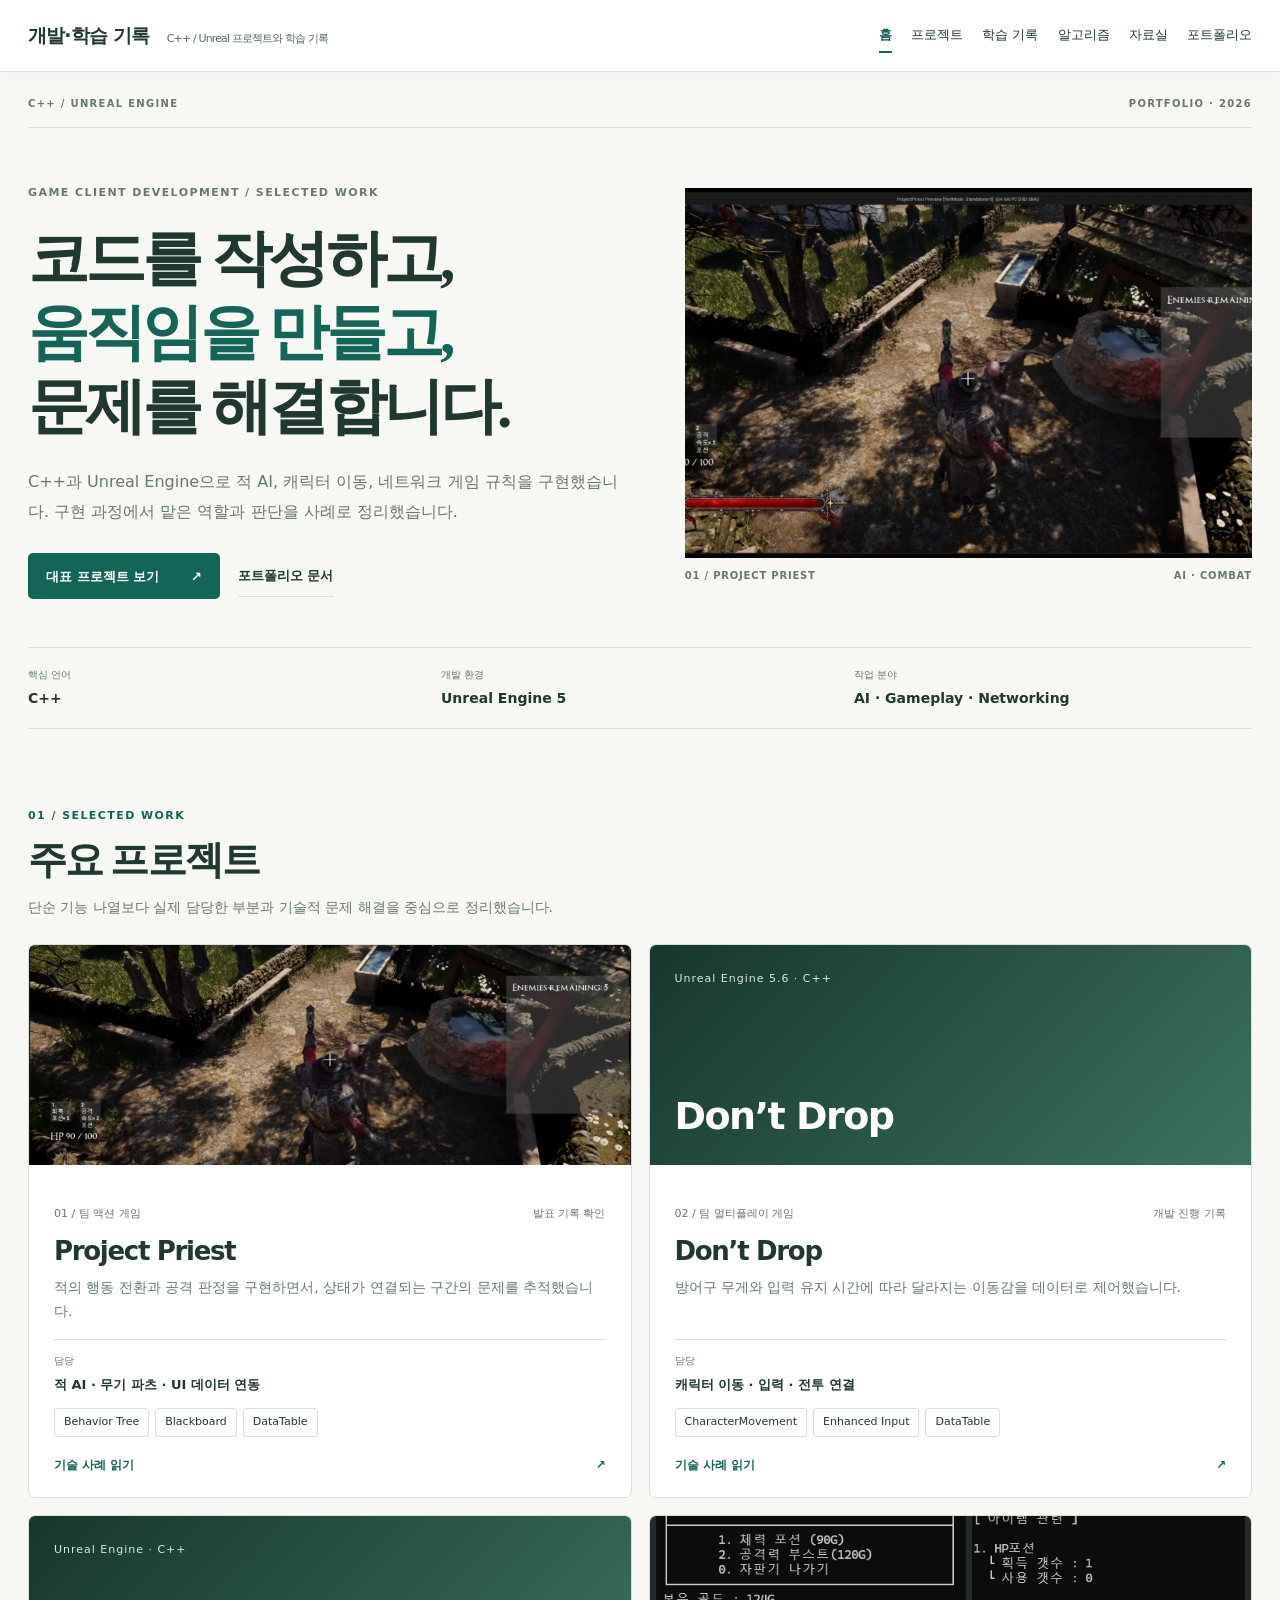
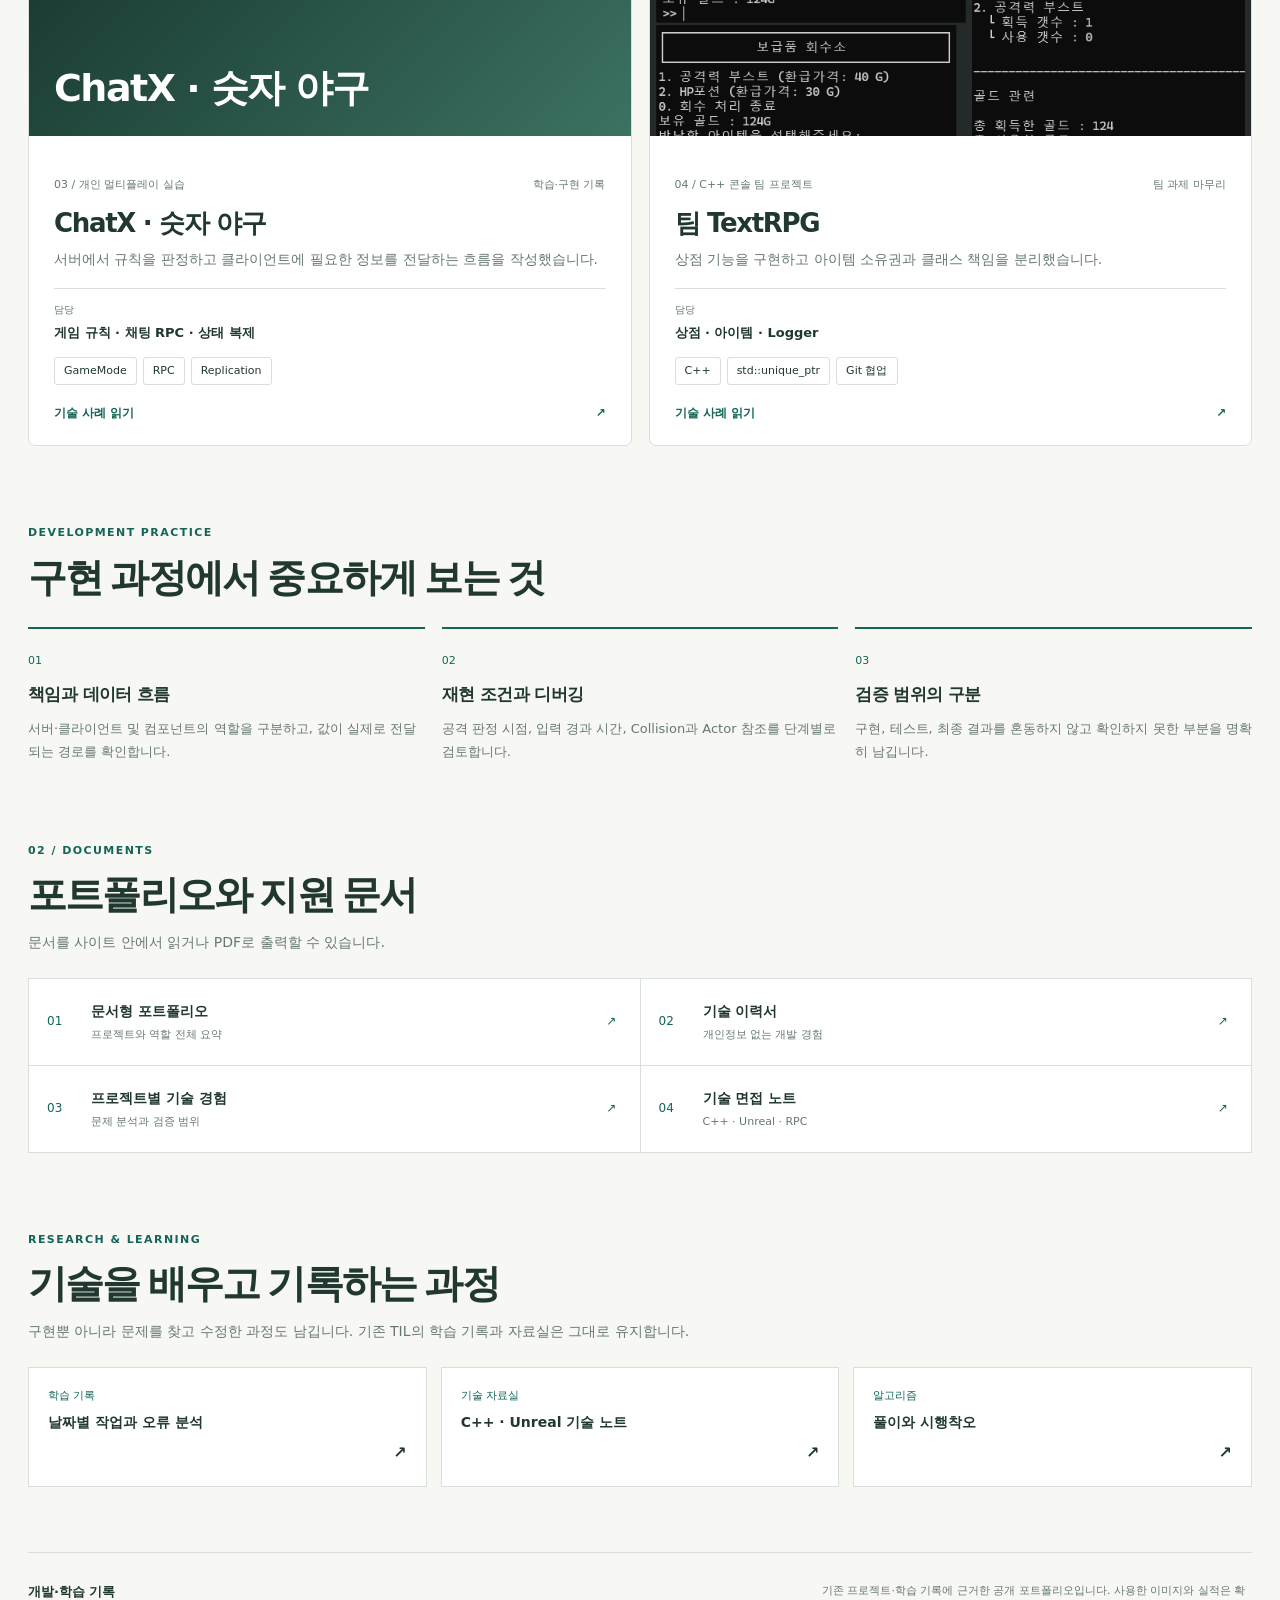
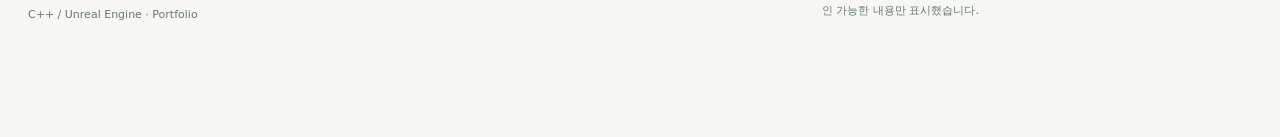
==== commit 62370ad4: "feat: 5종 포트폴리오 UI 스타일 연결" ====
--- a/index.html
+++ b/index.html
@@ -31,6 +31,7 @@
 .date-part-group{flex:1 1 280px;min-width:0;font-size:.8rem;color:var(--muted)}.date-parts{display:grid;grid-template-columns:minmax(0,1.5fr) repeat(2,minmax(0,1fr));gap:6px;margin-top:4px}.date-parts select{width:100%;padding:8px 4px}.date-parts select:disabled{background:var(--paper);color:var(--muted)}
 </style>
   <link rel="stylesheet" href="assets/site.css">
+  <link rel="stylesheet" href="assets/portfolio-studio.css">
   <link rel="stylesheet" href="assets/vector-demo.css">
   <link rel="stylesheet" href="assets/binary-demo.css">
   <link rel="stylesheet" href="assets/learning-demos.css">
--- a/assets/portfolio-studio.css
+++ b/assets/portfolio-studio.css
@@ -0,0 +1,232 @@
+/* Portfolio studio — five standalone, content-preserving design directions. */
+:root{--pf-ink:#20382f;--pf-dim:#667970;--pf-line:#d7e0da;--pf-back:#f7f7f3;--pf-paper:#fff;--pf-accent:#146558;--pf-soft:#edf3ef}
+body[data-portfolio-theme]{background:var(--pf-back);color:var(--pf-ink);font-family:"Segoe UI","Malgun Gothic",system-ui,sans-serif}
+body[data-portfolio-theme] .site-header{position:sticky;z-index:11;border-color:var(--pf-line);background:var(--pf-paper);box-shadow:0 4px 24px rgba(0,0,0,.025)}
+body[data-portfolio-theme] .site-brand{font-size:19px;letter-spacing:-.045em}
+body[data-portfolio-theme] .site-brand span{font-size:11px}
+body[data-portfolio-theme] .site-header nav{gap:clamp(8px,1.5vw,22px)}
+body[data-portfolio-theme] .site-header nav a{font-size:13px}
+body[data-portfolio-theme] .site-header nav a[aria-current=page]{color:var(--pf-accent);border-color:var(--pf-accent)}
+body[data-portfolio-theme] main{max-width:1260px;margin:0 auto;padding:32px 28px 80px}
+body[data-portfolio-theme].reading main{padding-right:280px}
+body[data-portfolio-theme]:has(.pf-site) main{padding:0 28px 85px;max-width:1320px}
+body[data-portfolio-theme]:has(.pf-site) .reading #readingToc{display:none}
+.pf-site{width:100%;min-width:0;color:var(--pf-ink)}
+.pf-site *{box-sizing:border-box}
+.pf-site h1,.pf-site h2,.pf-site h3{color:inherit}
+.pf-site p{color:var(--pf-dim)}
+.pf-site a{color:inherit}
+.pf-site a:focus-visible{outline:3px solid var(--pf-accent);outline-offset:4px}
+.pf-topline{display:flex;justify-content:space-between;gap:15px;padding:24px 0 14px;border-bottom:1px solid var(--pf-line);font-size:10px;letter-spacing:.13em;font-weight:750;color:var(--pf-dim)}
+.pf-kicker,.pf-heading>small{font-size:11px;letter-spacing:.13em;font-weight:750;color:var(--pf-accent)}
+.pf-hero{display:grid;grid-template-columns:1.04fr .96fr;gap:42px;align-items:center;padding:45px 0 48px}
+.pf-hero-copy h1{font-family:Georgia,"Malgun Gothic",serif;font-size:clamp(37px,4.8vw,67px);font-weight:700;letter-spacing:-.062em;line-height:1.2;margin:20px 0 24px;word-break:keep-all}
+.pf-hero-copy h1 em{font-style:normal;color:var(--pf-accent)}
+.pf-intro{font-size:16px;max-width:590px;line-height:1.85}
+.pf-actions{display:flex;gap:18px;align-items:center;flex-wrap:wrap;margin-top:27px}
+.pf-primary{display:inline-flex;align-items:center;justify-content:space-between;gap:32px;background:var(--pf-accent);color:white!important;border-radius:5px;padding:12px 18px;font-size:13px;font-weight:750;min-height:46px}
+.pf-primary:hover{filter:brightness(.93)}
+.pf-secondary{font-size:13px;font-weight:750;border-bottom:1px solid var(--pf-line);padding:9px 0}
+.pf-hero-art{min-width:0}
+.pf-hero-photo{height:370px;overflow:hidden;background:#1c382c}
+.pf-hero-photo img,.pf-project-visual img,.pf-cinema-image img{width:100%;height:100%;display:block;object-fit:cover}
+.pf-image-caption{display:flex;justify-content:space-between;gap:12px;font-size:10px;font-weight:700;color:var(--pf-dim);letter-spacing:.08em;margin-top:10px}
+.pf-facts{display:grid;grid-template-columns:repeat(3,1fr);border-block:1px solid var(--pf-line);padding:19px 0;gap:15px}
+.pf-facts>div{display:grid;gap:4px}.pf-facts small{font-size:10px;color:var(--pf-dim)}.pf-facts strong{font-size:14px;line-height:1.5}
+.pf-work,.pf-documents,.pf-learning,.pf-method{margin:72px 0 0;scroll-margin-top:95px}
+.pf-heading{margin:0 0 24px;max-width:850px}
+.pf-heading h2{font-family:Georgia,"Malgun Gothic",serif;font-size:clamp(27px,3.2vw,39px);letter-spacing:-.045em;line-height:1.25;margin:9px 0 10px}
+.pf-heading>p{font-size:14px;line-height:1.75;margin:0}
+.pf-project-grid{display:grid;grid-template-columns:repeat(2,minmax(0,1fr));gap:17px}
+.pf-project{display:flex;flex-direction:column;min-width:0;background:var(--pf-paper);border:1px solid var(--pf-line);overflow:hidden;border-radius:7px;transition:transform .2s,border-color .2s}
+.pf-project:hover{transform:translateY(-3px);border-color:var(--pf-accent)}
+.pf-project-visual{height:220px;background:#173c30}
+.pf-abstract{height:100%;width:100%;padding:25px;display:flex;flex-direction:column;justify-content:space-between;background:linear-gradient(135deg,#17362e,#3c7262);color:white}
+.pf-abstract small{font-size:11px;letter-spacing:.09em;color:#d7ece1}
+.pf-abstract strong{font-size:clamp(24px,3vw,38px);letter-spacing:-.04em;line-height:1.2}
+.pf-project-information{padding:23px 25px 22px;display:flex;flex-direction:column;flex:1}
+.pf-overline{display:flex;justify-content:space-between;gap:10px;font-size:11px;color:var(--pf-dim);flex-wrap:wrap}
+.pf-project-information h3{font-size:26px;letter-spacing:-.05em;margin:13px 0 9px;line-height:1.2}
+.pf-project-information>p{font-size:14px;line-height:1.7;margin:0 0 16px;flex:1}
+.pf-project-information dl{border-top:1px solid var(--pf-line);padding-top:13px;margin:0;display:grid;gap:5px}
+.pf-project-information dt{font-size:10px;color:var(--pf-dim)}
+.pf-project-information dd{font-size:13px;line-height:1.5;font-weight:700;margin:0}
+.pf-chips{display:flex;flex-wrap:wrap;gap:6px;margin-top:14px}
+.pf-chips span{border:1px solid var(--pf-line);padding:4px 9px;font-size:11px;color:var(--pf-ink);border-radius:3px}
+.pf-next{font-size:12px;font-weight:750;color:var(--pf-accent);display:flex;justify-content:space-between;margin-top:19px}
+.pf-method-list{display:grid;grid-template-columns:repeat(3,1fr);gap:17px}
+.pf-method-list article{border-top:2px solid var(--pf-accent);padding-top:17px}
+.pf-method-list article>span{color:var(--pf-accent);font-size:11px}
+.pf-method-list h3{font-size:17px;margin:11px 0}
+.pf-method-list p{font-size:13px;line-height:1.8;margin:0}
+.pf-doclinks{display:grid;grid-template-columns:repeat(2,minmax(0,1fr));gap:1px;background:var(--pf-line);border:1px solid var(--pf-line)}
+.pf-doclinks a{background:var(--pf-paper);display:grid;grid-template-columns:34px 1fr 15px;gap:10px;align-items:center;padding:21px 18px}
+.pf-doclinks a:hover{background:var(--pf-soft)}
+.pf-doclinks a>span{font-size:12px;color:var(--pf-accent)}
+.pf-doclinks a>div{display:grid;gap:4px}
+.pf-doclinks strong{font-size:14px}.pf-doclinks small{color:var(--pf-dim);font-size:11px;line-height:1.5}
+.pf-learning-links{display:grid;grid-template-columns:repeat(3,minmax(0,1fr));gap:14px}
+.pf-learning-links a{min-height:115px;display:grid;gap:7px;padding:19px;border:1px solid var(--pf-line);background:var(--pf-paper)}
+.pf-learning-links a:hover{border-color:var(--pf-accent)}
+.pf-learning-links span{font-size:11px;color:var(--pf-accent)}
+.pf-learning-links strong{font-size:14px;line-height:1.5}.pf-learning-links b{font-size:16px;text-align:right}
+.pf-footer{display:flex;align-items:start;justify-content:space-between;gap:35px;border-top:1px solid var(--pf-line);padding:28px 0;margin-top:65px}
+.pf-footer>div{display:grid;gap:4px}.pf-footer strong{font-size:13px}.pf-footer span,.pf-footer p{font-size:11px;color:var(--pf-dim)}
+.pf-footer p{margin:0;max-width:430px;line-height:1.8}
+/* Site-wide matching detail and materials; preserve all existing routes and controls. */
+body[data-portfolio-theme] #sitePages .career-document-page{max-width:860px}
+body[data-portfolio-theme] #sitePages .career-doc-head{background:var(--pf-paper)}
+body[data-portfolio-theme] #sitePages .career-print{background:var(--pf-accent);border-color:var(--pf-accent)}
+body[data-portfolio-theme] #sitePages .career-case{color:var(--pf-ink)}
+body[data-portfolio-theme] #sitePages .career-case-hero h1{color:var(--pf-ink)}
+body[data-portfolio-theme] #sitePages .career-case-back a,body[data-portfolio-theme] #sitePages .career-case-footer a{color:var(--pf-accent)}
+/* Cinematic — visual-led dark gallery. */
+body[data-portfolio-theme=cinematic]{--pf-ink:#f0ece4;--pf-dim:#c1b7a8;--pf-line:#3a3837;--pf-back:#111516;--pf-paper:#1b2020;--pf-accent:#e9af68;--pf-soft:#282e2b;color:var(--pf-ink)}
+body[data-portfolio-theme=cinematic] .site-header{background:#181b1b}
+body[data-portfolio-theme=cinematic] .site-brand,body[data-portfolio-theme=cinematic] .site-header nav a{color:#eee9df}
+.pf-cinematic .pf-cinema-hero{height:min(74vh,670px);min-height:480px;position:relative;isolation:isolate;overflow:hidden;background:#13231e}
+.pf-cinema-image{position:absolute;inset:0;z-index:-2}.pf-cinema-image .pf-abstract{height:100%}
+.pf-cinema-hero:after{content:"";position:absolute;z-index:-1;inset:0;background:linear-gradient(90deg,rgba(4,9,8,.96),rgba(5,14,10,.6) 55%,rgba(5,14,10,.18))}
+.pf-cinema-overlay{position:absolute;left:clamp(28px,7vw,85px);bottom:85px;max-width:820px}
+.pf-cinema-overlay h1{font-family:Georgia,"Malgun Gothic",serif;font-size:clamp(43px,6.4vw,78px);line-height:1.16;letter-spacing:-.07em;margin:23px 0;color:#fff}
+.pf-cinema-overlay>p:not(.pf-kicker){font-size:16px;color:#e4e4dc}
+.pf-cinema-overlay .pf-primary{margin-top:18px}
+.pf-cinema-index{position:absolute;right:25px;bottom:25px;font-size:11px;letter-spacing:.12em;color:#efe6dd}
+.pf-cinematic .pf-project-grid{grid-template-columns:repeat(2,1fr);gap:22px}
+.pf-cinematic .pf-project{background:#171d1d;border-color:#373c3a}
+.pf-cinematic .pf-project-visual{height:310px}
+.pf-cinematic .pf-project-information h3{font-size:29px}
+.pf-cinematic .pf-project-information>p{color:#b8bdb5}
+.pf-cinematic .pf-cinema-statement{background:#d1a367;color:#182622;display:grid;gap:18px;padding:55px 5vw;margin-top:75px}
+.pf-cinema-statement span{font-size:12px;letter-spacing:.15em}
+.pf-cinema-statement strong{font-size:clamp(25px,4vw,48px);letter-spacing:-.05em;line-height:1.38}
+.pf-cinematic .pf-chips span{color:#e0e1da}
+/* Terminal — command-line reading interface, but real semantic links. */
+body[data-portfolio-theme=terminal]{--pf-ink:#e4f2e9;--pf-dim:#95b8a5;--pf-line:#2b5144;--pf-back:#0b1614;--pf-paper:#10241f;--pf-accent:#7fe6a5;--pf-soft:#18372c;font-family:Consolas,"Cascadia Mono","Malgun Gothic",monospace}
+body[data-portfolio-theme=terminal] .site-header{background:#0c1d17}
+body[data-portfolio-theme=terminal] .site-brand,body[data-portfolio-theme=terminal] .site-header nav a{color:#d8f0df}
+.pf-terminal{font-family:Consolas,"Cascadia Mono","Malgun Gothic",monospace}
+.pf-terminal-window{border:1px solid #4c9871;margin-top:35px;border-radius:8px;background:#0b1914;overflow:hidden}
+.pf-terminal-bar{display:flex;justify-content:space-between;gap:20px;padding:13px 20px;border-bottom:1px solid #335e46;color:#8acaa1;font-size:11px}
+.pf-lights{letter-spacing:.15em;color:#d3b584}.pf-terminal-output{padding:clamp(28px,5vw,62px)}
+.pf-prompt{font-size:13px;color:#7fe6a5}.pf-terminal-output h1{font-family:Consolas,"Malgun Gothic",monospace;font-weight:700;font-size:clamp(38px,5.2vw,70px);letter-spacing:-.07em;line-height:1.3;margin:25px 0}
+.pf-cursor{color:#7fe6a5}.pf-terminal-comment{color:#80cd9c!important}
+.pf-terminal-output>p:last-of-type{max-width:760px;line-height:1.8;font-size:15px}
+.pf-terminal-command{display:flex;flex-wrap:wrap;gap:13px;margin-top:30px}
+.pf-terminal-command a{border:1px solid #578d6c;color:#7fe6a5;font-size:13px;padding:11px 13px}
+.pf-terminal-command a:hover{background:#204433}
+.pf-terminal .pf-heading h2{font-family:Consolas,"Malgun Gothic",monospace}
+.pf-terminal .pf-project{border-radius:0}.pf-terminal .pf-project-visual{height:140px}
+.pf-terminal .pf-project-visual img{filter:saturate(.55)}.pf-terminal .pf-project-information h3{font-size:23px}
+.pf-terminal .pf-chips span{border-radius:0}
+.pf-terminal .pf-method-list article{border-top-style:dashed}
+.pf-terminal .pf-doclinks{border-style:dashed}
+/* Dashboard — dense but clearly labelled, no invented achievements. */
+body[data-portfolio-theme=dashboard]{--pf-ink:#24354c;--pf-dim:#677a91;--pf-line:#dce3ee;--pf-back:#edf2fa;--pf-paper:#fff;--pf-accent:#385fbc;--pf-soft:#eff4ff}
+body[data-portfolio-theme=dashboard] .site-header{box-shadow:0 2px 20px #1f406015}
+.pf-dashboard-top{display:flex;justify-content:space-between;align-items:center;gap:24px;padding:40px 0 22px}
+.pf-dashboard-top>div>span{font-size:11px;color:#5076af;letter-spacing:.14em}
+.pf-dashboard-top h1{font-size:clamp(30px,4vw,48px);letter-spacing:-.06em;margin:7px 0}
+.pf-dashboard-top p{font-size:15px;margin:0}
+.pf-dashboard-metrics{display:grid;grid-template-columns:repeat(3,1fr);gap:13px}
+.pf-dashboard-metrics>div{display:grid;gap:8px;padding:22px 26px;background:#fff;border:1px solid #dbe3f0;border-radius:12px}
+.pf-dashboard-metrics small,.pf-dashboard-metrics span{font-size:11px;color:#657a96}
+.pf-dashboard-metrics strong{font-size:32px;letter-spacing:-.05em}
+.pf-dashboard-layout{display:grid;grid-template-columns:minmax(0,1fr) 310px;gap:20px;align-items:start}
+.pf-dashboard-layout .pf-work{margin-top:38px}
+.pf-dashboard-layout .pf-project-grid{grid-template-columns:1fr}
+.pf-dashboard-layout .pf-project{flex-direction:row;border-radius:12px}
+.pf-dashboard-layout .pf-project-visual{width:34%;height:auto;min-height:205px;flex-shrink:0}
+.pf-dashboard-layout .pf-project-information{padding:20px}
+.pf-dashboard-layout .pf-project-information h3{font-size:23px}
+.pf-dashboard-layout .pf-project-information>p{font-size:13px;margin-bottom:8px}
+.pf-dashboard-panel{position:sticky;top:105px;background:white;border:1px solid #dce3ee;border-radius:12px;padding:23px;margin-top:36px;max-height:calc(100vh - 125px);overflow-y:auto}
+.pf-dashboard-panel h2{font-size:15px;margin:0 0 18px}
+.pf-dashboard-panel>div:not(.pf-doclinks){display:grid;gap:5px;padding:12px 0;border-top:1px solid #e3e9f2}
+.pf-dashboard-panel>div>span{font-size:11px;color:#7a94bb}
+.pf-dashboard-panel>div>strong{font-size:14px}
+.pf-dashboard-panel>div>small{font-size:11px;color:#647c99}
+.pf-dashboard-panel h2:not(:first-child){margin-top:23px}
+.pf-dashboard-panel .pf-doclinks{grid-template-columns:1fr}
+.pf-dashboard-panel .pf-doclinks a{padding:12px;grid-template-columns:21px 1fr 10px}
+.pf-dashboard-panel .pf-doclinks strong{font-size:12px}
+.pf-dashboard .pf-heading h2{font-family:"Segoe UI","Malgun Gothic",sans-serif}
+/* Minimal — typographic index rather than a card gallery. */
+body[data-portfolio-theme=minimal]{--pf-ink:#272b30;--pf-dim:#6f7378;--pf-line:#d6d5d0;--pf-back:#faf9f5;--pf-paper:#faf9f5;--pf-accent:#ad5f35;--pf-soft:#f4eadf}
+.pf-minimal{max-width:1080px;margin:0 auto}
+.pf-minimal-hero{padding:80px 0 95px;border-bottom:1px solid var(--pf-line)}
+.pf-minimal-hero h1{font-size:clamp(56px,9vw,116px);font-family:Georgia,"Malgun Gothic",serif;letter-spacing:-.075em;line-height:1.12;margin:25px 0}
+.pf-minimal-hero h1 em{font-style:normal;color:var(--pf-accent)}
+.pf-minimal-hero>p:not(.pf-kicker){max-width:530px;font-size:16px;line-height:1.9}
+.pf-minimal .pf-project-grid{display:block}
+.pf-minimal .pf-project{display:grid;grid-template-columns:36% 1fr;gap:30px;border:0;border-top:1px solid var(--pf-line);border-radius:0;background:transparent;padding:26px 0;transform:none}
+.pf-minimal .pf-project-visual{height:235px}
+.pf-minimal .pf-project-information{padding:7px 0;min-height:230px}
+.pf-minimal .pf-project-information h3{font-size:clamp(25px,3.8vw,42px);font-family:Georgia,"Malgun Gothic",serif}
+.pf-minimal .pf-project-information>p{max-width:540px}
+.pf-minimal .pf-heading h2{font-size:clamp(31px,4vw,48px)}
+.pf-minimal .pf-method-list article{border-top-width:1px}
+.pf-minimal .pf-doclinks{grid-template-columns:1fr}
+.pf-minimal .pf-doclinks a{padding:24px}
+@media(max-width:1000px){
+.pf-dashboard-layout{grid-template-columns:1fr}.pf-dashboard-panel{position:static;max-height:none;margin-top:4px}
+.pf-dashboard-panel .pf-doclinks{grid-template-columns:repeat(2,1fr)}
+}
+@media(max-width:800px){
+body[data-portfolio-theme] .site-header{display:block;padding:12px 18px}
+body[data-portfolio-theme] .site-header .site-brand{display:block;font-size:17px}
+body[data-portfolio-theme] .site-brand span{display:none}
+body[data-portfolio-theme] .site-header nav{margin-top:8px;gap:17px;overflow-x:auto;white-space:nowrap;scrollbar-width:thin}
+body[data-portfolio-theme] .site-header nav a{font-size:12px}
+body[data-portfolio-theme] main,body[data-portfolio-theme].reading main{padding:22px 18px 68px}
+body[data-portfolio-theme]:has(.pf-site) main{padding:0 18px 65px}
+.pf-hero{grid-template-columns:1fr;gap:25px;padding:37px 0}
+.pf-hero-copy h1{font-size:clamp(37px,8vw,61px)}
+.pf-hero-photo{height:290px}
+.pf-project-grid{grid-template-columns:1fr}
+.pf-project-visual{height:255px}
+.pf-doclinks{grid-template-columns:1fr}
+.pf-method-list{grid-template-columns:1fr}
+.pf-learning-links{grid-template-columns:1fr}
+.pf-work,.pf-documents,.pf-learning,.pf-method{margin-top:45px}
+.pf-footer{display:block}.pf-footer p{margin-top:12px}
+.pf-cinematic .pf-cinema-hero{height:570px;min-height:460px}
+.pf-cinema-overlay{left:25px;right:25px;bottom:65px}
+.pf-cinematic .pf-project-grid{grid-template-columns:1fr}
+.pf-dashboard-top{display:block}.pf-dashboard-top>a{margin-top:18px}
+.pf-dashboard-metrics{gap:8px}
+.pf-dashboard-metrics>div{padding:14px}
+.pf-dashboard-metrics strong{font-size:24px}
+.pf-minimal-hero{padding:50px 0 65px}
+.pf-minimal-hero h1{font-size:clamp(55px,10vw,82px)}
+}
+@media(max-width:560px){
+.pf-facts{grid-template-columns:1fr;gap:12px}
+.pf-facts>div{grid-template-columns:95px 1fr;align-items:center}
+.pf-hero-photo{height:220px}
+.pf-cinematic .pf-cinema-hero{height:520px}
+.pf-cinema-overlay h1{font-size:40px}
+.pf-cinematic .pf-project-visual{height:220px}
+.pf-dashboard-layout .pf-project{flex-direction:column}
+.pf-dashboard-layout .pf-project-visual{width:100%;height:155px}
+.pf-dashboard-panel .pf-doclinks{grid-template-columns:1fr}
+.pf-minimal .pf-project{grid-template-columns:1fr;gap:10px}
+.pf-minimal .pf-project-visual{height:190px}
+.pf-minimal .pf-project-information{min-height:0}
+.pf-showcase-actions{display:block}
+}
+@media(prefers-reduced-motion:reduce){.pf-project{transition:none!important}.pf-project:hover{transform:none!important}}
+@media print{
+.pf-site{color:#151515!important}
+.pf-site .pf-cinema-hero,.pf-site .pf-terminal-window{min-height:0;height:auto}
+.pf-site .pf-cinema-image,.pf-site .pf-hero-photo,.pf-site .pf-project-visual{display:none!important}
+.pf-site .pf-project{break-inside:avoid;display:block!important;margin-bottom:8mm;border:1px solid #ddd;padding:12px}
+.pf-site .pf-project-grid{display:block!important}
+.pf-site .pf-cinema-overlay{position:static;padding:10mm}
+.pf-site .pf-cinema-overlay h1{color:#151515!important}
+.pf-site .pf-hero,.pf-site .pf-showcase-hero{display:block}
+.pf-site .pf-facts{display:flex;gap:15mm}
+.pf-site .pf-documents,.pf-site .pf-learning-links,.pf-site .pf-actions,.pf-site .pf-terminal-command,.pf-site .pf-dashboard-panel,.pf-site .pf-dashboard-metrics{display:none!important}
+.pf-site .pf-work,.pf-site .pf-method{margin:10mm 0!important}
+.pf-site *{box-shadow:none!important}
+}
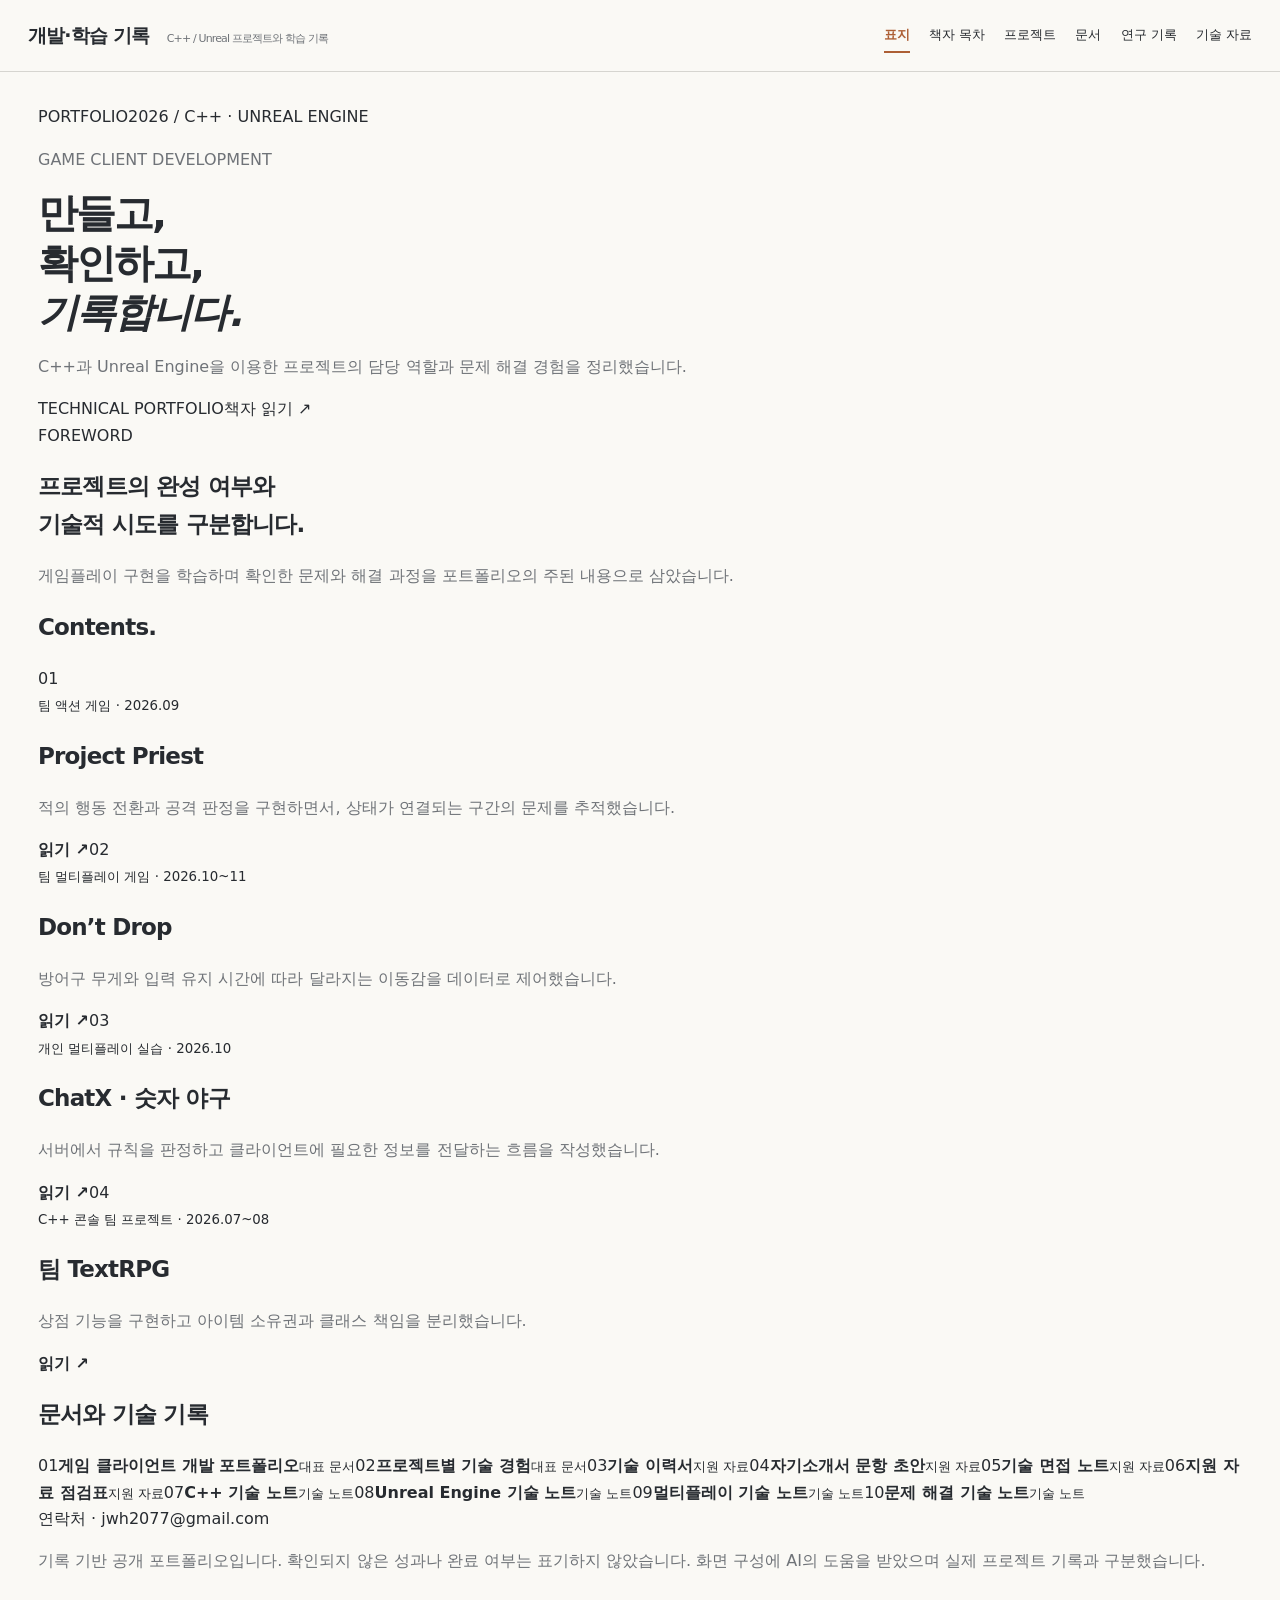
==== commit 2f1fdd8c: "feat: 브랜치 전용 사이트 라우터와 화면 연결" ====
--- a/index.html
+++ b/index.html
@@ -61,6 +61,7 @@
   <script src="assets/career-showcase.js"></script>
   <script src="assets/portfolio-theme.js"></script>
   <script src="assets/portfolio-studio.js"></script>
+  <script src="assets/site-experience.js"></script>
   <script src="assets/site.js"></script>
   <script src="assets/activity.js"></script>
 </body>
--- a/assets/portfolio-studio.css
+++ b/assets/portfolio-studio.css
@@ -229,4 +229,131 @@
 .pf-site .pf-documents,.pf-site .pf-learning-links,.pf-site .pf-actions,.pf-site .pf-terminal-command,.pf-site .pf-dashboard-panel,.pf-site .pf-dashboard-metrics{display:none!important}
 .pf-site .pf-work,.pf-site .pf-method{margin:10mm 0!important}
 .pf-site *{box-shadow:none!important}
-}+}
+
+/* Whole-site visual integration — all TIL routes retain their original behavior. */
+body[data-portfolio-theme]{
+ --ink:var(--pf-ink);--muted:var(--pf-dim);--blue:var(--pf-accent);
+ --line:var(--pf-line);--paper:var(--pf-back);--card:var(--pf-paper);--soft:var(--pf-soft);
+}
+body[data-portfolio-theme] .layout{max-width:1320px}
+body[data-portfolio-theme] .site-header{color:var(--pf-ink)}
+body[data-portfolio-theme] .site-brand{color:var(--pf-ink)}
+body[data-portfolio-theme] #listIntro h1,
+body[data-portfolio-theme] #sitePages>header>h1,
+body[data-portfolio-theme] #sitePages .project-intro h1,
+body[data-portfolio-theme] #libraryPage h1,
+body[data-portfolio-theme] #algorithmPage h1{
+ letter-spacing:-.055em;line-height:1.23;color:var(--pf-ink);font-weight:800;
+}
+body[data-portfolio-theme] #listIntro .intro,
+body[data-portfolio-theme] #sitePages>header .intro,
+body[data-portfolio-theme] .project-intro .intro{color:var(--pf-dim);line-height:1.8}
+body[data-portfolio-theme] .area,
+body[data-portfolio-theme] .project-card,
+body[data-portfolio-theme] .record,
+body[data-portfolio-theme] .work-block,
+body[data-portfolio-theme] .featured,
+body[data-portfolio-theme] .study-row,
+body[data-portfolio-theme] .project-part,
+body[data-portfolio-theme] .library-explorer,
+body[data-portfolio-theme] .material-row{
+ border-color:var(--pf-line);color:var(--pf-ink);
+}
+body[data-portfolio-theme] .area,
+body[data-portfolio-theme] .record,
+body[data-portfolio-theme] .work-block,
+body[data-portfolio-theme] .project-card,
+body[data-portfolio-theme] .featured{background:var(--pf-paper);box-shadow:none}
+body[data-portfolio-theme] .area:hover,
+body[data-portfolio-theme] .project-card:hover,
+body[data-portfolio-theme] .record:hover{border-color:var(--pf-accent);box-shadow:0 0 0 1px var(--pf-accent)}
+body[data-portfolio-theme] .featured{overflow:hidden}
+body[data-portfolio-theme] .feature-copy,.pf-site .feature-copy{color:var(--pf-ink)}
+body[data-portfolio-theme] .feature-copy p,
+body[data-portfolio-theme] .work-block p,
+body[data-portfolio-theme] .area p,
+body[data-portfolio-theme] .record p,
+body[data-portfolio-theme] .section p,
+body[data-portfolio-theme] .material-summary,
+body[data-portfolio-theme] .caption,
+body[data-portfolio-theme] .meta{color:var(--pf-dim)}
+body[data-portfolio-theme] .pill,
+body[data-portfolio-theme] .topic-badge{background:var(--pf-soft);color:var(--pf-accent)}
+body[data-portfolio-theme] .source,
+body[data-portfolio-theme] .more,
+body[data-portfolio-theme] .project-return{color:var(--pf-accent)}
+body[data-portfolio-theme] .button{background:var(--pf-accent);color:var(--pf-back)}
+body[data-portfolio-theme] #siteQuery,
+body[data-portfolio-theme] #globalQuery,
+body[data-portfolio-theme] .filter-option summary,
+body[data-portfolio-theme] .filter-bar select,
+body[data-portfolio-theme] .related-button,
+body[data-portfolio-theme] .career-outline,
+body[data-portfolio-theme] .career-print{
+ color:var(--pf-ink);background:var(--pf-paper);border-color:var(--pf-line)
+}
+body[data-portfolio-theme] #siteQuery::placeholder,
+body[data-portfolio-theme] #globalQuery::placeholder{color:var(--pf-dim)}
+body[data-portfolio-theme] .material-row:hover,
+body[data-portfolio-theme] .material-open:hover,
+body[data-portfolio-theme] .study-row:hover,
+body[data-portfolio-theme] .related-button:hover{background:var(--pf-soft)}
+body[data-portfolio-theme] .filter-popover,
+body[data-portfolio-theme] .library-results,
+body[data-portfolio-theme] .material-contents{background:var(--pf-paper);color:var(--pf-ink)}
+body[data-portfolio-theme] .reading #readingToc{border-color:var(--pf-line)}
+body[data-portfolio-theme] .reading #readingToc button[aria-current=location]{color:var(--pf-accent)}
+body[data-portfolio-theme] .career-document{color:#233a30}
+body[data-portfolio-theme] .career-prose{color:#233a30}
+body[data-portfolio-theme=cinematic] .career-doc-head,
+body[data-portfolio-theme=terminal] .career-doc-head{background:white!important;color:#20362d}
+body[data-portfolio-theme=cinematic] .career-doc-head h1,
+body[data-portfolio-theme=terminal] .career-doc-head h1{color:#20362d}
+body[data-portfolio-theme=cinematic] .career-document .career-prose,
+body[data-portfolio-theme=terminal] .career-document .career-prose{background:#fff;color:#20362d}
+body[data-portfolio-theme=cinematic] .career-document .career-prose p,
+body[data-portfolio-theme=terminal] .career-document .career-prose p,
+body[data-portfolio-theme=cinematic] .career-document .career-prose li,
+body[data-portfolio-theme=terminal] .career-document .career-prose li{color:#20362d}
+body[data-portfolio-theme=cinematic] .career-project-copy,
+body[data-portfolio-theme=terminal] .career-project-copy{background:var(--pf-paper)}
+body[data-portfolio-theme=terminal] .record,
+body[data-portfolio-theme=terminal] .area,
+body[data-portfolio-theme=terminal] .work-block{border-radius:2px}
+body[data-portfolio-theme=minimal] .site-header{box-shadow:none;border-bottom:1px solid var(--pf-line)}
+body[data-portfolio-theme=minimal] .record,
+body[data-portfolio-theme=minimal] .area{border-radius:0}
+body[data-portfolio-theme=dashboard] .record,
+body[data-portfolio-theme=dashboard] .area{border-radius:12px}
+@media(max-width:800px){
+ body[data-portfolio-theme] #siteFilters .filter-bar{flex-wrap:wrap}
+ body[data-portfolio-theme] .reading #readingToc{position:static;max-height:none;width:100%;margin-top:20px}
+}
+@media print{
+ body[data-portfolio-theme]{--ink:#202020;--muted:#555;--blue:#333;--paper:#fff;--card:#fff;--soft:#fff;--line:#ddd;background:#fff!important;color:#222!important}
+ body[data-portfolio-theme] main{max-width:none!important}
+ body[data-portfolio-theme] .site-header{display:none!important}
+ body[data-portfolio-theme] .career-document-page .career-prose{color:#222!important;background:#fff!important}
+}
+
+/* Portfolio contact and source disclosure */
+.pf-footer .pf-contact{display:inline-block;margin-top:7px;color:var(--pf-accent);font-size:12px;font-weight:650}
+.pf-footer-notes{display:grid;gap:9px;max-width:480px}.pf-footer-notes p{margin:0}
+
+/* Single-site theme picker: persistent five-style switcher */
+.site-header .pf-settings{position:relative;flex:0 0 auto;margin-left:2px;z-index:15;color:var(--pf-ink)}
+.pf-settings>summary{cursor:pointer;list-style:none;display:flex;align-items:center;gap:7px;padding:8px 11px;border:1px solid var(--pf-line);border-radius:7px;background:var(--pf-paper);color:var(--pf-ink);font-size:12px;font-weight:700;white-space:nowrap}
+.pf-settings>summary::-webkit-details-marker{display:none}
+.pf-settings>summary:hover,.pf-settings[open]>summary{border-color:var(--pf-accent)}
+.pf-theme-current{font-weight:400;font-size:11px;color:var(--pf-dim)}
+.pf-settings-panel{position:absolute;right:0;top:calc(100% + 8px);width:230px;max-width:calc(100vw - 24px);padding:14px;display:grid;gap:5px;background:var(--pf-paper);color:var(--pf-ink);border:1px solid var(--pf-line);border-radius:9px;box-shadow:0 16px 30px rgba(0,0,0,.16)}
+.pf-settings-panel p{margin:0 0 7px;font-size:12px;font-weight:750;color:var(--pf-ink)}
+.pf-settings-panel button{width:100%;text-align:left;border:1px solid transparent;border-radius:6px;background:transparent;color:var(--pf-ink);padding:10px 12px;font:inherit;font-size:13px;cursor:pointer}
+.pf-settings-panel button:hover,.pf-settings-panel button:focus-visible{background:var(--pf-soft)}
+.pf-settings-panel button[aria-pressed=true]{border-color:var(--pf-accent);color:var(--pf-accent);font-weight:750;background:var(--pf-soft)}
+.pf-settings-panel small{font-size:10px;color:var(--pf-dim);line-height:1.6;margin:8px 0 0}
+@media(max-width:800px){.site-header .pf-settings{position:absolute;right:16px;top:10px}.pf-settings>summary{font-size:11px;padding:5px 9px}.pf-theme-current{display:none}.pf-settings-panel{top:calc(100% + 10px)}}
+@media print{.site-header .pf-settings{display:none!important}}
+
+@media(max-width:800px){body[data-portfolio-theme] .site-header .site-brand{max-width:calc(100% - 95px);overflow:hidden;text-overflow:ellipsis;white-space:nowrap}}
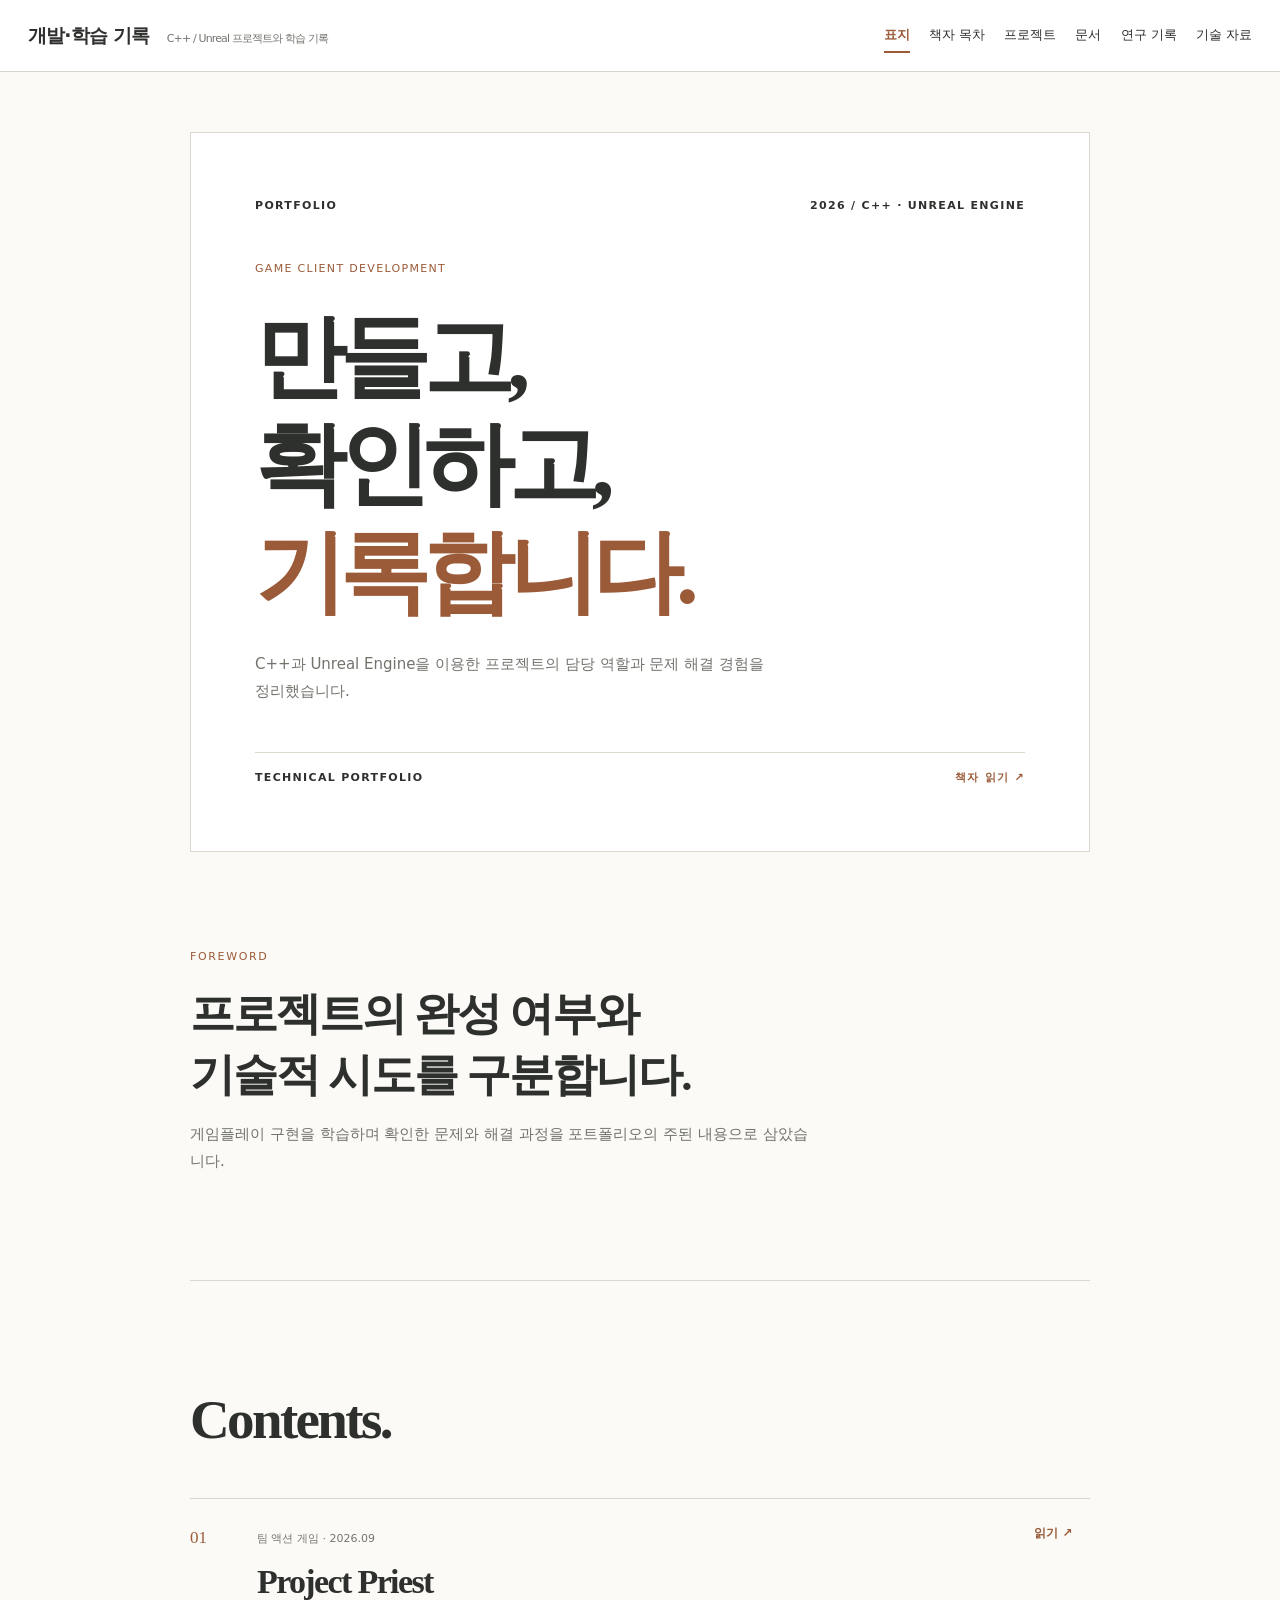
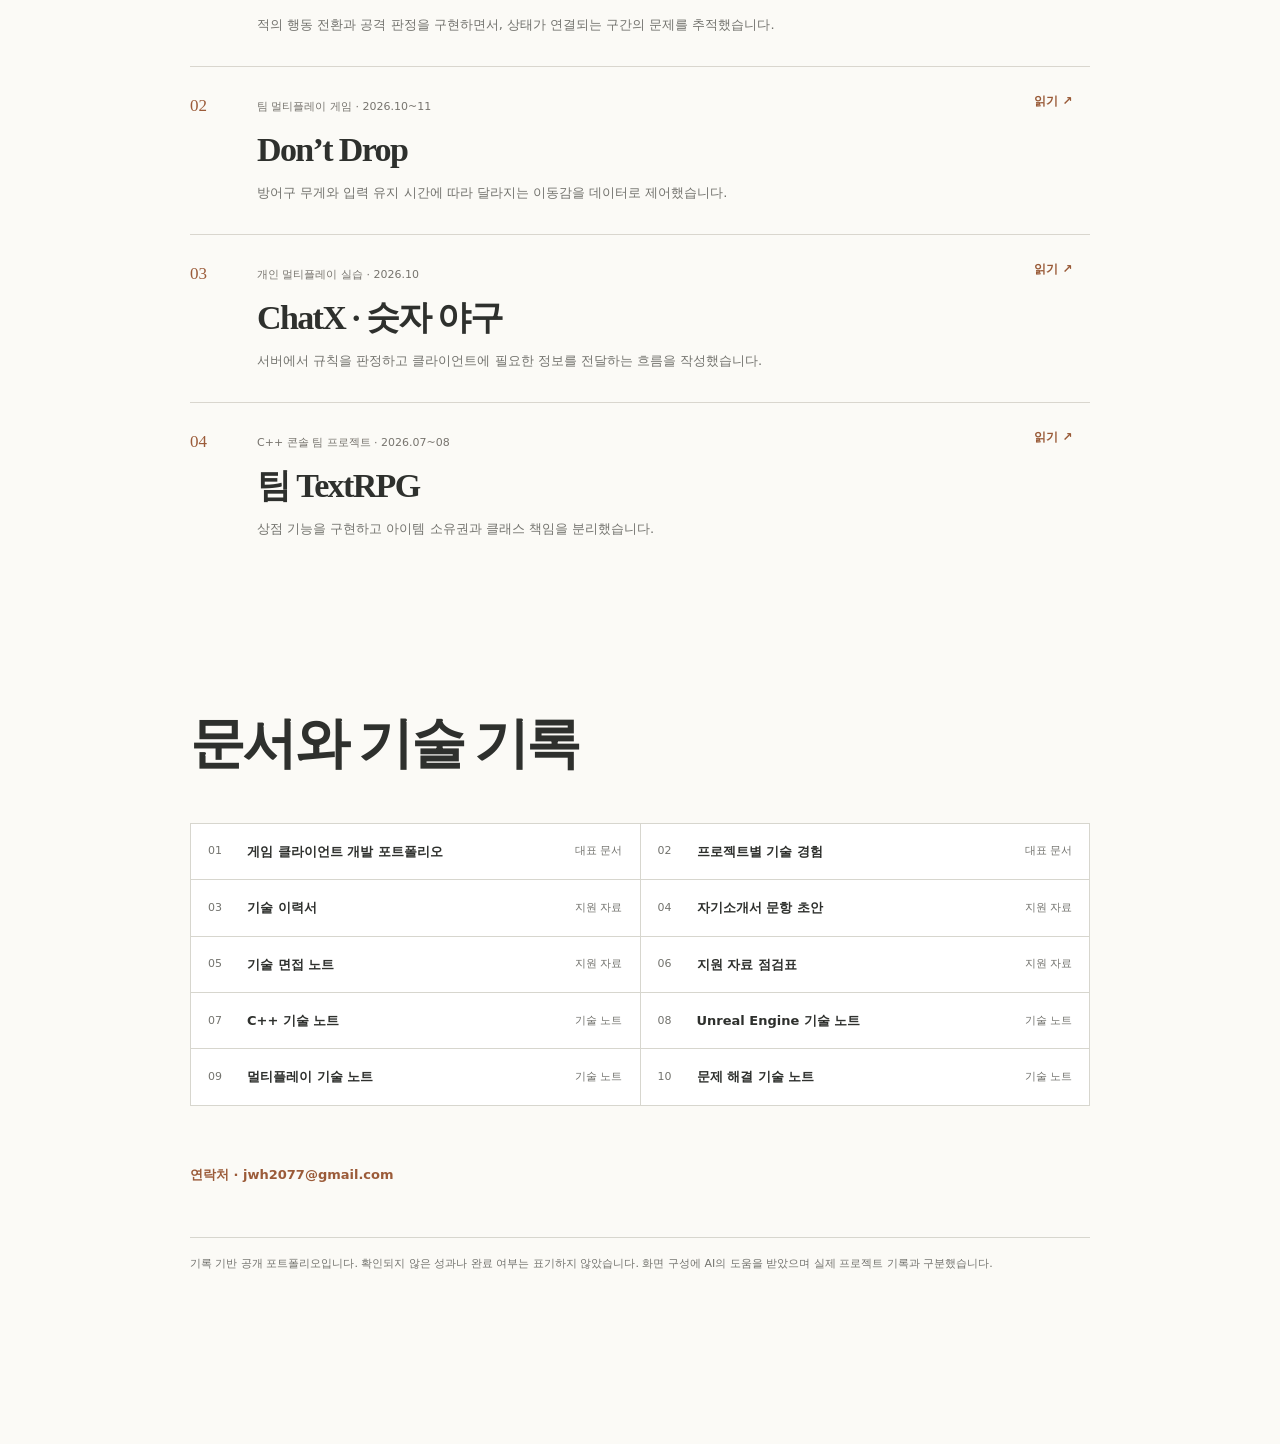
==== commit 2c51b90c: "feat: 브랜치별 독립 사이트 스타일 적용" ====
--- a/index.html
+++ b/index.html
@@ -32,6 +32,7 @@
 </style>
   <link rel="stylesheet" href="assets/site.css">
   <link rel="stylesheet" href="assets/portfolio-studio.css">
+  <link rel="stylesheet" href="assets/site-experience.css">
   <link rel="stylesheet" href="assets/vector-demo.css">
   <link rel="stylesheet" href="assets/binary-demo.css">
   <link rel="stylesheet" href="assets/learning-demos.css">
--- a/assets/site-experience.css
+++ b/assets/site-experience.css
@@ -0,0 +1,66 @@
+/* Standalone information architecture; all legacy TIL routes remain available. */
+.ex-site{max-width:1180px;margin:0 auto;padding:28px 0 90px;min-height:65vh}
+.ex-site *{box-sizing:border-box}.ex-site h1,.ex-site h2,.ex-site h3{letter-spacing:-.048em}
+.ex-site p{line-height:1.8}.ex-site a{color:inherit}
+.ex-site a:focus-visible,.ex-site button:focus-visible{outline:3px solid var(--pf-accent);outline-offset:3px}
+.ex-source-note{font-size:11px;color:var(--pf-dim);line-height:1.7;margin:50px 0 0;padding-top:16px;border-top:1px solid var(--pf-line)}
+.ex-contact{display:inline-block;font-size:13px;font-weight:700;margin-top:23px;color:var(--pf-accent)!important}
+.ex-noimage{display:flex;align-items:end;justify-content:start;padding:28px;font-size:clamp(23px,3vw,43px);font-weight:800;color:#dcece2;background:linear-gradient(135deg,#213f33,#4c7764);height:100%;width:100%;overflow-wrap:anywhere}
+.ex-kicker{font-size:11px;font-weight:800;letter-spacing:.15em;color:var(--pf-accent)}
+.ex-archive{margin-top:55px}.ex-archive>h2{font-size:23px;margin-bottom:20px}
+.ex-archive-row{display:grid;grid-template-columns:37px minmax(0,1fr) 165px 18px;align-items:center;gap:18px;padding:20px 10px;border-top:1px solid var(--pf-line)}
+.ex-archive-row:hover{background:var(--pf-soft)}.ex-archive-row>span{font-size:12px;color:var(--pf-dim)}
+.ex-archive-row>div{display:grid;gap:5px;min-width:0}
+.ex-archive-row strong{font-size:17px}.ex-archive-row small{font-size:12px;color:var(--pf-dim);line-height:1.65}
+.ex-doc-index{display:grid;grid-template-columns:repeat(2,minmax(0,1fr));gap:1px;background:var(--pf-line);border:1px solid var(--pf-line)}
+.ex-doc-index a{display:grid;grid-template-columns:29px 1fr auto;align-items:center;gap:10px;padding:17px;background:var(--pf-paper)}
+.ex-doc-index a:hover{background:var(--pf-soft)}.ex-doc-index a span,.ex-doc-index a small{font-size:11px;color:var(--pf-dim)}
+.ex-doc-index a strong{font-size:13px}
+@media(max-width:800px){.ex-site{padding:22px 0 65px}.ex-archive-row{grid-template-columns:29px minmax(0,1fr) 15px;gap:9px}.ex-archive-row>span:nth-last-child(2){display:none}.ex-doc-index{grid-template-columns:1fr}}
+
+body[data-portfolio-theme=minimal]{--pf-back:#fbfaf6;--pf-paper:#fff;--pf-ink:#2e302d;--pf-dim:#73736e;--pf-line:#d7d6ce;--pf-accent:#9b5b39;--pf-soft:#f4ece5}
+.ex-book{max-width:900px;color:#2e302d}
+.ex-book-cover{min-height:720px;background:#fff;border:1px solid #dcd8d0;display:flex;flex-direction:column;justify-content:space-between;padding:clamp(28px,5vw,65px)}
+.ex-book-top,.ex-book-bottom{display:flex;justify-content:space-between;gap:20px;font-size:11px;letter-spacing:.12em;font-weight:700}
+.ex-book-cover-title p:first-child{font-size:11px;letter-spacing:.12em;color:#9b5b39}
+.ex-book-cover-title h1{font:700 clamp(45px,7.4vw,91px)/1.18 Georgia,"Malgun Gothic",serif;letter-spacing:-.075em;margin:25px 0}
+.ex-book-cover-title h1 em{font-style:normal;color:#9b5b39}
+.ex-book-cover-title>p:last-child{max-width:510px;font-size:15px}
+.ex-book-bottom{border-top:1px solid #ddd8d0;padding-top:16px}.ex-book-bottom a{color:#9b5b39}
+.ex-book-preface{border-bottom:1px solid #dcd7d0;padding:90px 0}
+.ex-book-preface>span,.ex-book-archive header>span{font-size:11px;color:#9b5b39;letter-spacing:.15em}
+.ex-book-preface h2{font:700 clamp(29px,4vw,45px)/1.36 Georgia,"Malgun Gothic",serif;letter-spacing:-.045em;margin:15px 0}
+.ex-book-preface p{max-width:630px;font-size:15px}
+.ex-book-chapters{padding:60px 0}
+.ex-book-chapters>h2,.ex-book-publications>h2,.ex-book-archive header h1{font:700 clamp(33px,4.5vw,55px)/1.2 Georgia,"Malgun Gothic",serif}
+.ex-chapter{display:grid;grid-template-columns:52px 1fr 56px;gap:15px;align-items:start;padding:25px 0;border-top:1px solid #d9d6ce}
+.ex-chapter>span{font-size:17px;color:#9b5b39;font-family:Georgia,serif}
+.ex-chapter small{font-size:11px;color:#77746e}
+.ex-chapter h2{font:700 clamp(24px,3vw,34px)/1.3 Georgia,"Malgun Gothic",serif;margin:9px 0}
+.ex-chapter p{font-size:13px;margin:5px 0}
+.ex-chapter>b{font-size:12px;color:#985936;white-space:nowrap}
+.ex-book-publications{padding:35px 0}
+.ex-book-archive>header{margin:50px 0}.ex-book-archive>header p{max-width:620px}
+.ex-print-tools{display:flex;justify-content:space-between;align-items:center;gap:15px;padding:15px 0;font-size:13px}
+.ex-print-tools button{background:#975a37;color:white;border:0;padding:11px 17px;border-radius:4px;cursor:pointer;font:inherit}
+.ex-print-paper{background:#fff;border:1px solid #dbd6cf;padding:clamp(28px,5vw,65px);box-shadow:0 8px 26px #1717170a}
+.ex-print-paper>header{padding:70px 0 55px;border-bottom:1px solid #d9d4ca}
+.ex-print-paper>header h1{font:700 clamp(32px,5vw,56px)/1.2 Georgia,"Malgun Gothic",serif}
+.ex-print-paper>header p{font-size:14px}
+.ex-print-chapter{padding:35px 0;border-bottom:1px solid #dcd8cf}
+.ex-print-chapter>small{color:#9b5b39;letter-spacing:.12em}
+.ex-print-chapter h2{font:700 30px Georgia,"Malgun Gothic",serif}
+.ex-print-chapter h3{font-size:15px;margin:18px 0 4px}
+.ex-print-chapter p{font-size:13px;line-height:1.8}
+.ex-case-ref{color:#9b5b39}.ex-print-paper>footer{font-size:11px;color:#777;padding-top:30px}
+@media(max-width:600px){.ex-book-cover{min-height:570px}.ex-book-cover-title h1{font-size:51px}.ex-chapter{grid-template-columns:30px 1fr}.ex-chapter>b{grid-column:2}}
+@page{size:A4;margin:17mm}
+@media print{
+.ex-print-tools,.site-header{display:none!important}
+.ex-book-print,.ex-print-paper{padding:0!important;margin:0!important;border:0!important;box-shadow:none!important;max-width:none!important}
+.ex-print-chapter{break-inside:auto}
+.ex-print-chapter h2,.ex-print-chapter h3{break-after:avoid-page}
+.ex-print-chapter p{orphans:3;widows:3}
+.ex-book-print .ex-print-chapter{break-before:page}
+.ex-book-print .ex-print-chapter:first-of-type{break-before:auto}
+}
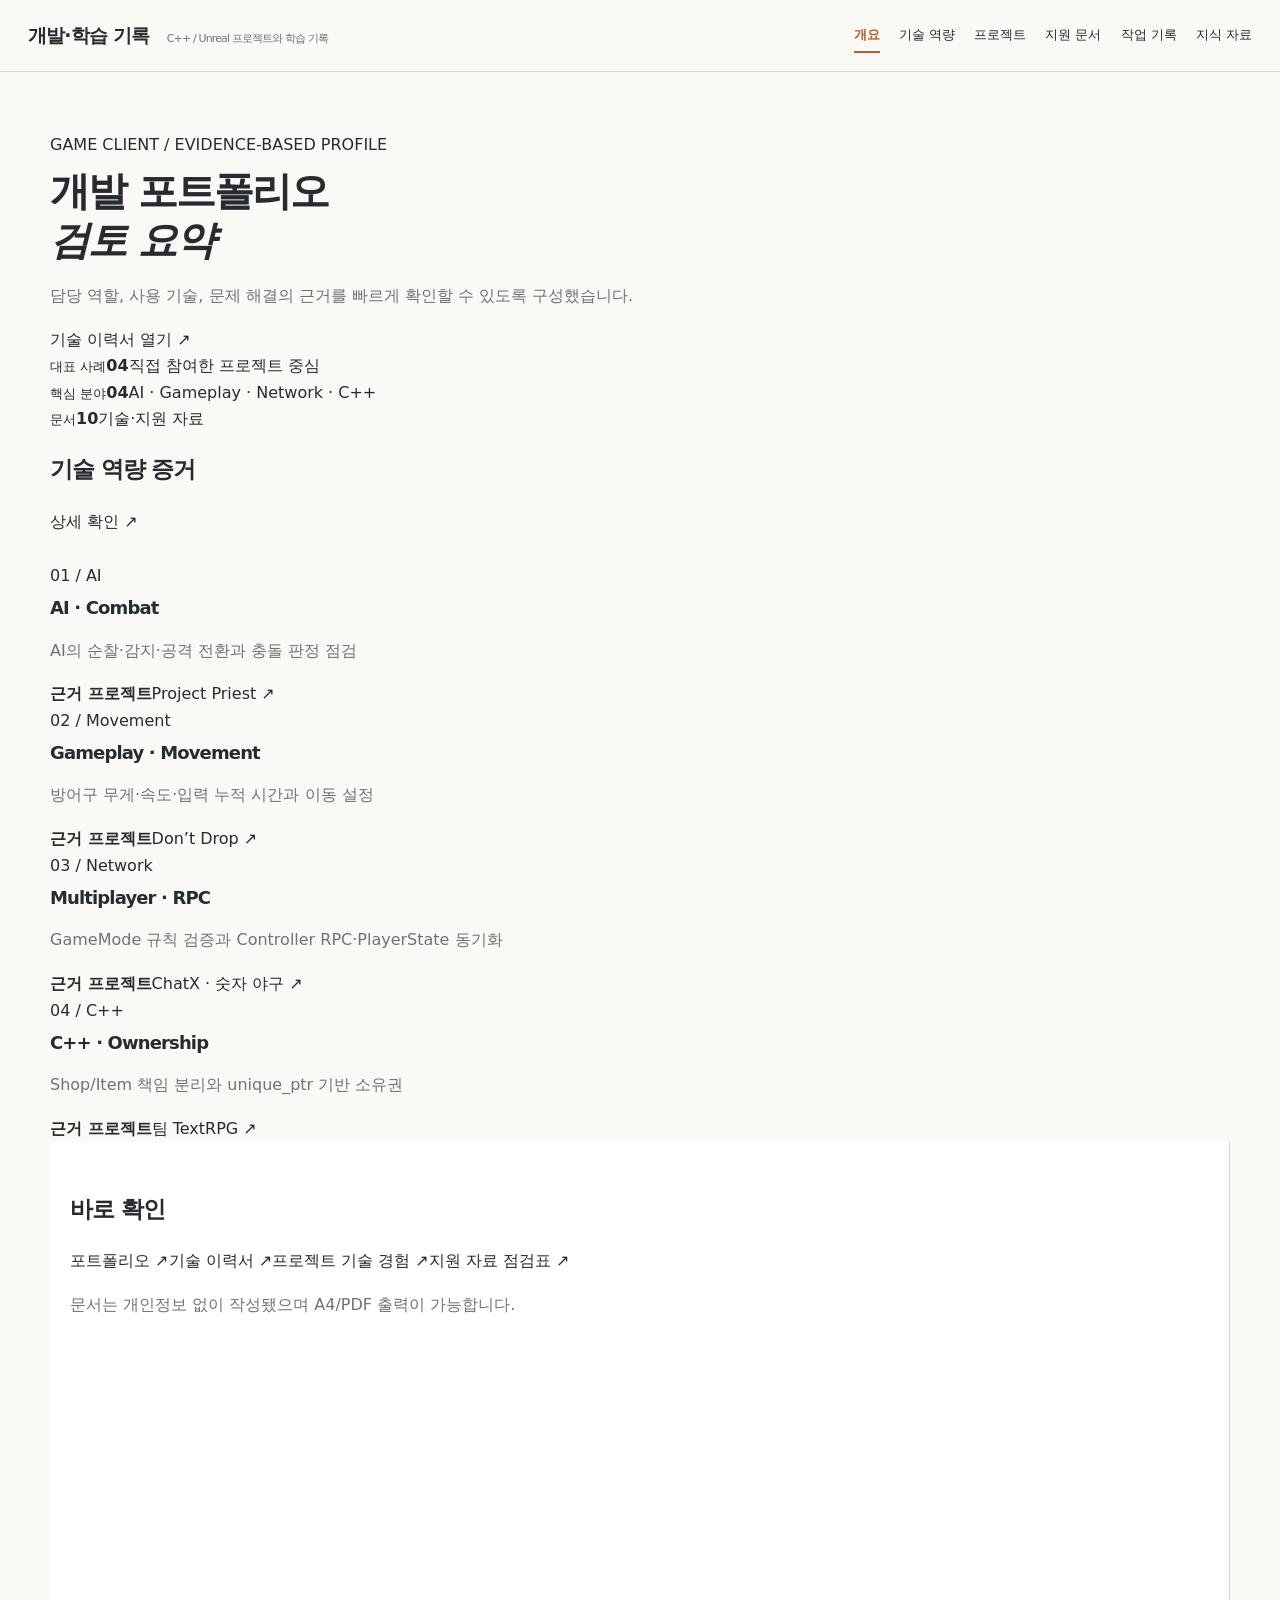
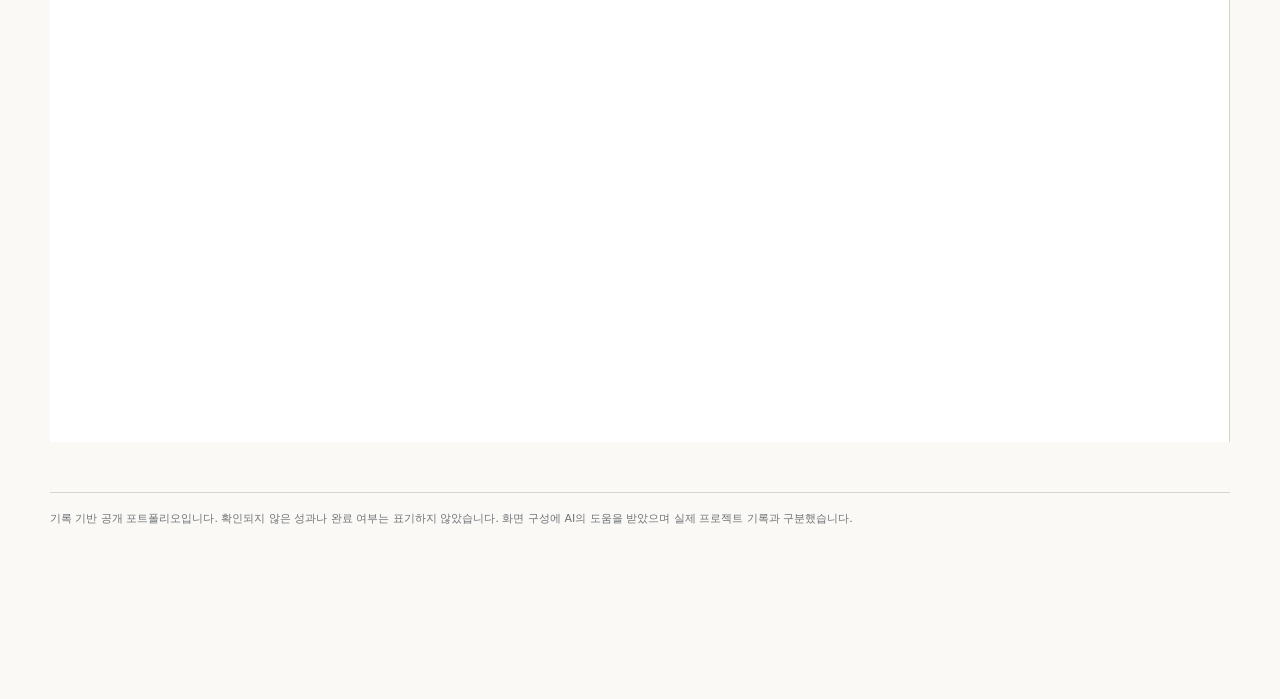
==== commit 5c71dbcb: "feat: 공개 작업 기록 근거 데이터를 개별 사이트 UI에 연결" ====
--- a/index.html
+++ b/index.html
@@ -62,6 +62,7 @@
   <script src="assets/career-showcase.js"></script>
   <script src="assets/portfolio-theme.js"></script>
   <script src="assets/portfolio-studio.js"></script>
+  <script src="data/portfolio-evidence.js"></script>
   <script src="assets/site-experience.js"></script>
   <script src="assets/site.js"></script>
   <script src="assets/activity.js"></script>
--- a/assets/site-experience.css
+++ b/assets/site-experience.css
@@ -18,49 +18,54 @@
 .ex-doc-index a strong{font-size:13px}
 @media(max-width:800px){.ex-site{padding:22px 0 65px}.ex-archive-row{grid-template-columns:29px minmax(0,1fr) 15px;gap:9px}.ex-archive-row>span:nth-last-child(2){display:none}.ex-doc-index{grid-template-columns:1fr}}
 
-body[data-portfolio-theme=minimal]{--pf-back:#fbfaf6;--pf-paper:#fff;--pf-ink:#2e302d;--pf-dim:#73736e;--pf-line:#d7d6ce;--pf-accent:#9b5b39;--pf-soft:#f4ece5}
-.ex-book{max-width:900px;color:#2e302d}
-.ex-book-cover{min-height:720px;background:#fff;border:1px solid #dcd8d0;display:flex;flex-direction:column;justify-content:space-between;padding:clamp(28px,5vw,65px)}
-.ex-book-top,.ex-book-bottom{display:flex;justify-content:space-between;gap:20px;font-size:11px;letter-spacing:.12em;font-weight:700}
-.ex-book-cover-title p:first-child{font-size:11px;letter-spacing:.12em;color:#9b5b39}
-.ex-book-cover-title h1{font:700 clamp(45px,7.4vw,91px)/1.18 Georgia,"Malgun Gothic",serif;letter-spacing:-.075em;margin:25px 0}
-.ex-book-cover-title h1 em{font-style:normal;color:#9b5b39}
-.ex-book-cover-title>p:last-child{max-width:510px;font-size:15px}
-.ex-book-bottom{border-top:1px solid #ddd8d0;padding-top:16px}.ex-book-bottom a{color:#9b5b39}
-.ex-book-preface{border-bottom:1px solid #dcd7d0;padding:90px 0}
-.ex-book-preface>span,.ex-book-archive header>span{font-size:11px;color:#9b5b39;letter-spacing:.15em}
-.ex-book-preface h2{font:700 clamp(29px,4vw,45px)/1.36 Georgia,"Malgun Gothic",serif;letter-spacing:-.045em;margin:15px 0}
-.ex-book-preface p{max-width:630px;font-size:15px}
-.ex-book-chapters{padding:60px 0}
-.ex-book-chapters>h2,.ex-book-publications>h2,.ex-book-archive header h1{font:700 clamp(33px,4.5vw,55px)/1.2 Georgia,"Malgun Gothic",serif}
-.ex-chapter{display:grid;grid-template-columns:52px 1fr 56px;gap:15px;align-items:start;padding:25px 0;border-top:1px solid #d9d6ce}
-.ex-chapter>span{font-size:17px;color:#9b5b39;font-family:Georgia,serif}
-.ex-chapter small{font-size:11px;color:#77746e}
-.ex-chapter h2{font:700 clamp(24px,3vw,34px)/1.3 Georgia,"Malgun Gothic",serif;margin:9px 0}
-.ex-chapter p{font-size:13px;margin:5px 0}
-.ex-chapter>b{font-size:12px;color:#985936;white-space:nowrap}
-.ex-book-publications{padding:35px 0}
-.ex-book-archive>header{margin:50px 0}.ex-book-archive>header p{max-width:620px}
-.ex-print-tools{display:flex;justify-content:space-between;align-items:center;gap:15px;padding:15px 0;font-size:13px}
-.ex-print-tools button{background:#975a37;color:white;border:0;padding:11px 17px;border-radius:4px;cursor:pointer;font:inherit}
-.ex-print-paper{background:#fff;border:1px solid #dbd6cf;padding:clamp(28px,5vw,65px);box-shadow:0 8px 26px #1717170a}
-.ex-print-paper>header{padding:70px 0 55px;border-bottom:1px solid #d9d4ca}
-.ex-print-paper>header h1{font:700 clamp(32px,5vw,56px)/1.2 Georgia,"Malgun Gothic",serif}
-.ex-print-paper>header p{font-size:14px}
-.ex-print-chapter{padding:35px 0;border-bottom:1px solid #dcd8cf}
-.ex-print-chapter>small{color:#9b5b39;letter-spacing:.12em}
-.ex-print-chapter h2{font:700 30px Georgia,"Malgun Gothic",serif}
-.ex-print-chapter h3{font-size:15px;margin:18px 0 4px}
-.ex-print-chapter p{font-size:13px;line-height:1.8}
-.ex-case-ref{color:#9b5b39}.ex-print-paper>footer{font-size:11px;color:#777;padding-top:30px}
-@media(max-width:600px){.ex-book-cover{min-height:570px}.ex-book-cover-title h1{font-size:51px}.ex-chapter{grid-template-columns:30px 1fr}.ex-chapter>b{grid-column:2}}
-@page{size:A4;margin:17mm}
-@media print{
-.ex-print-tools,.site-header{display:none!important}
-.ex-book-print,.ex-print-paper{padding:0!important;margin:0!important;border:0!important;box-shadow:none!important;max-width:none!important}
-.ex-print-chapter{break-inside:auto}
-.ex-print-chapter h2,.ex-print-chapter h3{break-after:avoid-page}
-.ex-print-chapter p{orphans:3;widows:3}
-.ex-book-print .ex-print-chapter{break-before:page}
-.ex-book-print .ex-print-chapter:first-of-type{break-before:auto}
-}
+body[data-portfolio-theme=terminal]{--pf-back:#08130f;--pf-paper:#10241d;--pf-ink:#c9eed6;--pf-dim:#91bea3;--pf-line:#37654b;--pf-accent:#7eeaab;--pf-soft:#173c2a}
+body[data-portfolio-theme=terminal] .site-header{background:#0b2016}
+.ex-devlab{font-family:Consolas,"Cascadia Code","Malgun Gothic",monospace;color:#c9eed6}
+.ex-shell-header{display:flex;justify-content:space-between;gap:15px;border:1px solid #447557;background:#14291f;padding:12px 18px;color:#83d5a6;font-size:11px;letter-spacing:.05em;margin-bottom:0}
+.ex-devlab-hero{border:1px solid #447557;border-top:0;padding:clamp(24px,4vw,55px);background:#0c1d15}
+.ex-prompt,.ex-lab-heading>span{color:#7eeaab;font-size:12px}
+.ex-devlab-hero h1{font-family:inherit;font-size:clamp(34px,4.8vw,58px);line-height:1.36;margin:25px 0;color:#dcf7e1}
+.ex-devlab-hero h1 em{font-style:normal;color:#7eeaab}
+.ex-devlab-hero p{color:#a6cdb3;max-width:670px;font-size:14px}
+.ex-command-row{display:flex;gap:10px;flex-wrap:wrap;margin-top:28px}
+.ex-command-row a{border:1px solid #568c68;padding:10px 13px;font-size:12px;color:#8bf0aa}
+.ex-command-row a:hover{background:#1a442b}
+.ex-terminal-cols{display:grid;grid-template-columns:minmax(0,1.5fr) minmax(240px,.75fr);gap:22px;margin-top:25px}
+.ex-terminal-cols>section,.ex-terminal-cols>aside{border:1px solid #345844;background:#112219;padding:22px;min-width:0}
+.ex-terminal-cols h2,.ex-lab-flow h2{font:700 15px Consolas,"Malgun Gothic",monospace;color:#8eebb4;margin:0 0 18px}
+.ex-code-row{display:grid;grid-template-columns:130px minmax(0,1fr);gap:7px 14px;padding:12px 0;border-top:1px dashed #315e42}
+.ex-code-row span{font-size:11px;color:#86b798}.ex-code-row strong{font-size:16px}.ex-code-row small{grid-column:2;color:#9fbaa3;font-size:12px}
+.ex-terminal-cols>aside>a{display:flex;justify-content:space-between;padding:12px 0;border-top:1px dashed #315e42;gap:10px;font-size:12px}
+.ex-terminal-cols>aside>a span{color:#a0bfa9}
+.ex-lab-banner{margin-top:35px;padding:35px;background:#1a3a29;border-left:3px solid #7eeaab}
+.ex-lab-banner h2{font-size:23px}.ex-lab-banner p{color:#bdd1c1;font-size:13px}
+.ex-lab-banner a{display:inline-block;margin-top:12px;color:#91f8b6;font-size:13px}
+.ex-lab-heading{padding:37px 0 20px}.ex-lab-heading h1{font-family:inherit;font-size:clamp(30px,4vw,51px);margin:14px 0}
+.ex-lab-heading p{color:#a9cdb8;font-size:14px}
+.ex-lab-grid{display:grid;grid-template-columns:repeat(2,1fr);gap:16px}
+.ex-lab-module{padding:26px;background:#11291c;border:1px solid #385a42}
+.ex-lab-module>span{font-size:11px;color:#84d9a2}
+.ex-lab-module h2{font:700 23px Consolas,"Malgun Gothic",monospace;margin:16px 0}
+.ex-lab-module p{font-size:13px;color:#acccb5}.ex-lab-module a{font-size:13px;color:#88efab}
+.ex-lab-flow{margin-top:36px}.ex-lab-flow>a{display:grid;grid-template-columns:210px 1fr 16px;gap:15px;align-items:center;border-bottom:1px solid #355844;padding:19px 7px;font-size:13px}
+.ex-lab-flow code{font-size:12px;color:#8ce9ac;overflow-wrap:anywhere}.ex-lab-flow span{color:#b7d1bb}
+.ex-devlab .ex-archive-row{border-color:#355844}
+.ex-devlab .ex-archive-row:hover{background:#1b3b29}
+@media(max-width:720px){.ex-terminal-cols,.ex-lab-grid{grid-template-columns:1fr}.ex-code-row{grid-template-columns:1fr}.ex-code-row small{grid-column:1}.ex-lab-flow>a{grid-template-columns:1fr 18px}.ex-lab-flow>a code{grid-column:1/-1}}
+
+/* Terminal: diagnosis workflow instead of decorative cards */
+.ex-document-index{margin-top:30px}.ex-document-index>h2{font-size:20px}.ex-document-index>p{font-size:13px;color:#abccaf}
+.ex-debug-case .ex-lab-heading a{display:inline-block;margin-top:14px;color:#8cefb2;font-size:12px}
+.ex-debug-meta{display:grid;grid-template-columns:repeat(2,minmax(0,1fr));gap:1px;background:#355742;border:1px solid #355742}
+.ex-debug-meta>div{display:grid;gap:7px;background:#12271b;padding:20px}.ex-debug-meta>div span{color:#91bf9e;font-size:11px}.ex-debug-meta>div strong{font-size:13px}
+.ex-debug-ownership{padding:33px 0;border-bottom:1px solid #355742}
+.ex-debug-ownership h2,.ex-debug-timeline h2{font:700 18px Consolas,"Malgun Gothic",monospace}
+.ex-debug-ownership p{font-size:13px;line-height:1.8;border-bottom:1px dashed #345341;margin:0;padding:12px 0;color:#c1dbc3}
+.ex-debug-ownership p span{color:#8ce7a5;margin-right:16px}
+.ex-debug-timeline{padding:33px 0}
+.ex-debug-timeline article{border:1px solid #345b42;background:#102219;padding:22px 25px;margin:14px 0}
+.ex-debug-timeline article>span{font-size:12px;color:#83e6a5}
+.ex-debug-timeline p{font-size:14px;color:#b8d4c2;line-height:1.85;margin-bottom:0}
+.ex-debug-case footer{display:flex;justify-content:space-between;gap:20px;font-size:11px;padding:20px 0;border-top:1px solid #355742;color:#9dc8a8}
+.ex-debug-case footer a{color:#86e4a4}
+@media(max-width:600px){.ex-debug-meta{grid-template-columns:1fr}.ex-debug-case footer{display:block}.ex-debug-case footer a{display:block;margin-top:12px}}
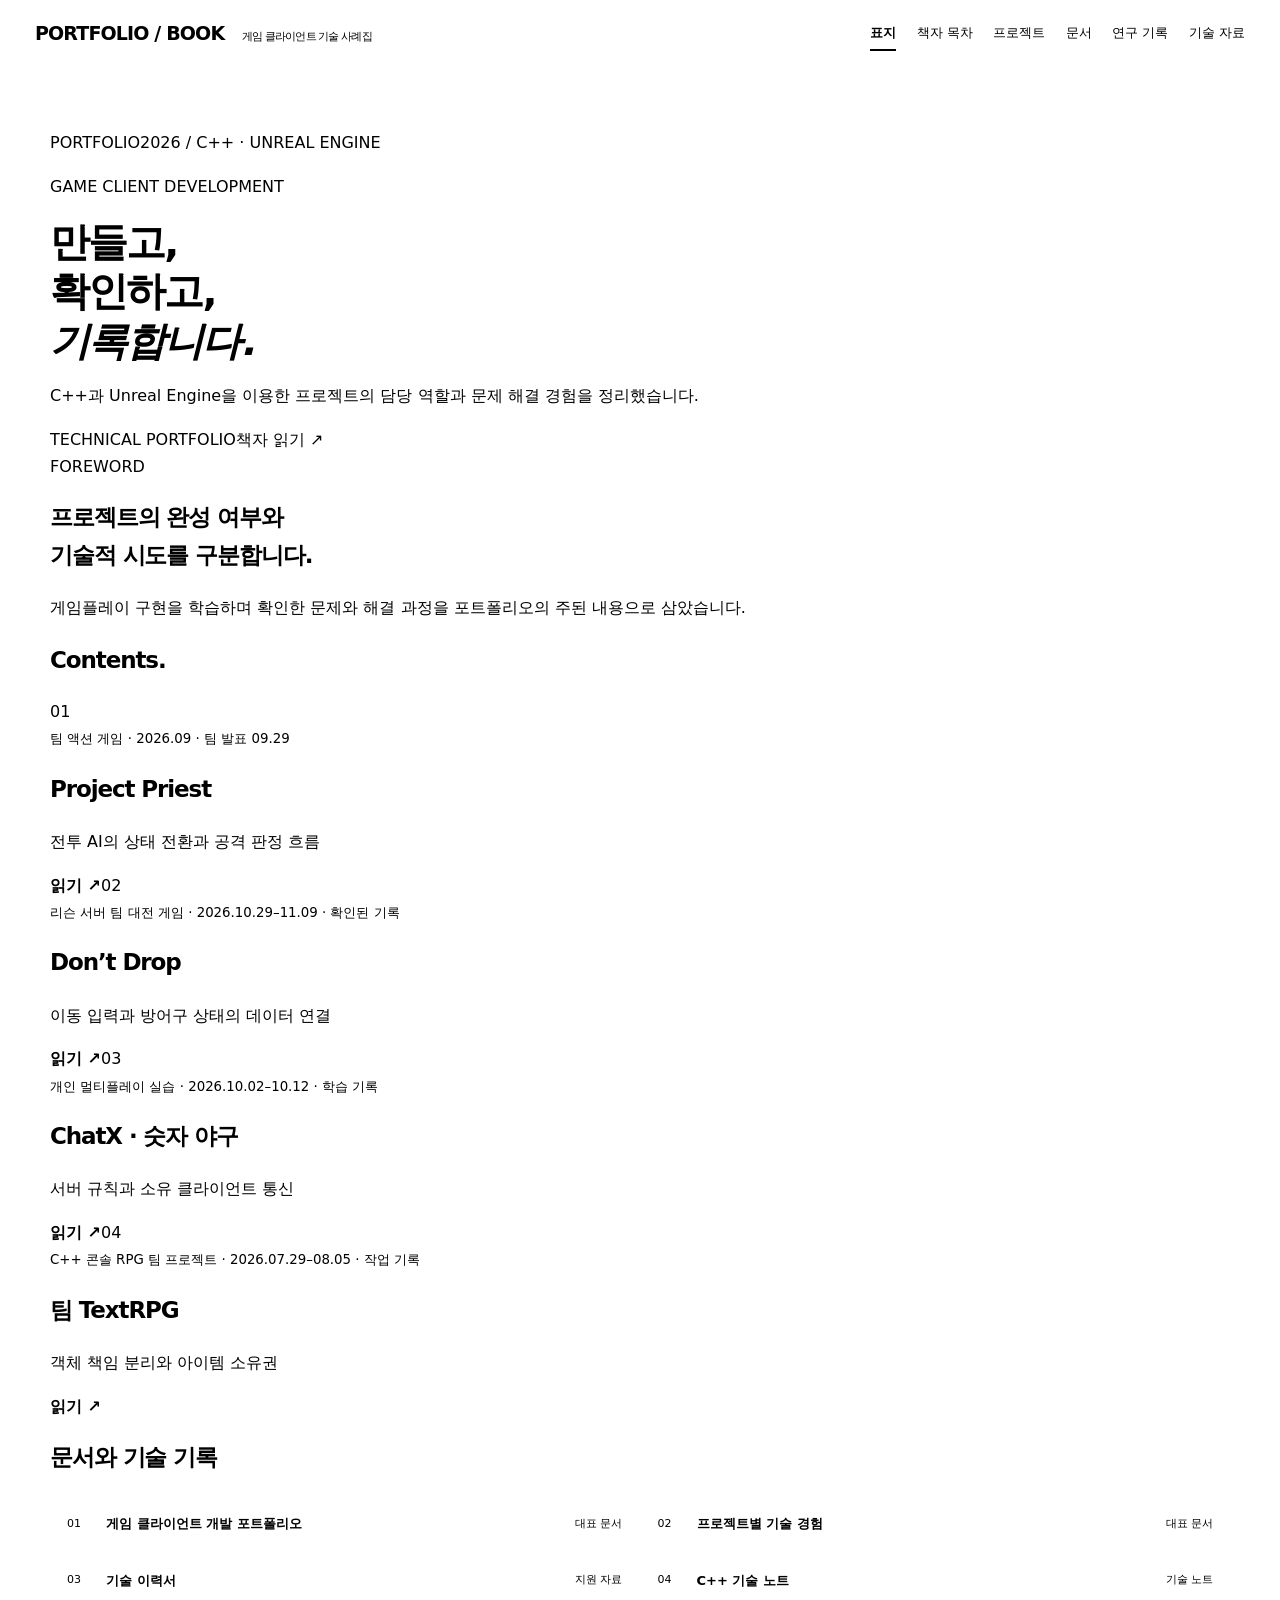
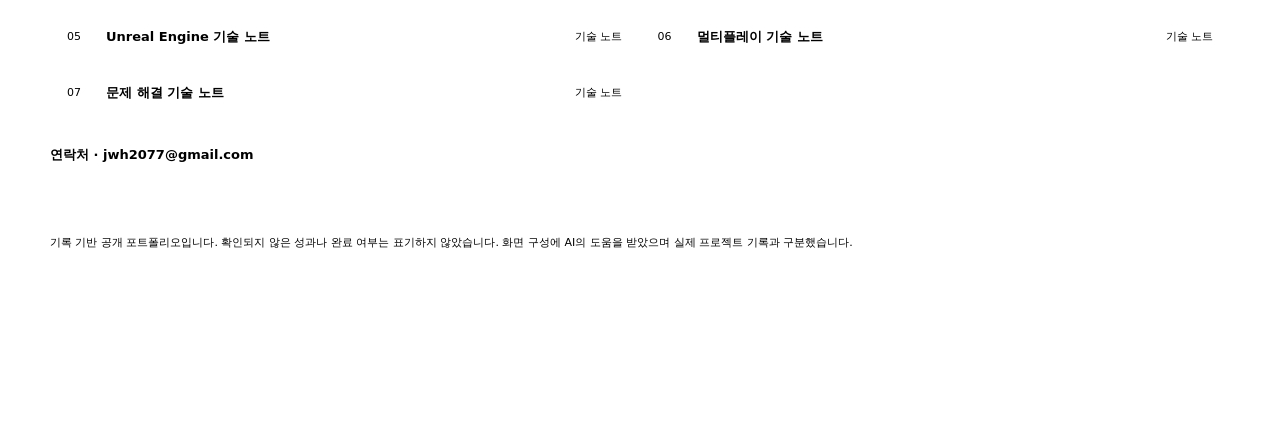
==== commit ec887e7c: "refactor: 공통 테마 엔진과 과거 프로젝트 뷰어 의존성 제거" ====
--- a/index.html
+++ b/index.html
@@ -31,7 +31,6 @@
 .date-part-group{flex:1 1 280px;min-width:0;font-size:.8rem;color:var(--muted)}.date-parts{display:grid;grid-template-columns:minmax(0,1.5fr) repeat(2,minmax(0,1fr));gap:6px;margin-top:4px}.date-parts select{width:100%;padding:8px 4px}.date-parts select:disabled{background:var(--paper);color:var(--muted)}
 </style>
   <link rel="stylesheet" href="assets/site.css">
-  <link rel="stylesheet" href="assets/portfolio-studio.css">
   <link rel="stylesheet" href="assets/site-experience.css">
   <link rel="stylesheet" href="assets/vector-demo.css">
   <link rel="stylesheet" href="assets/binary-demo.css">
@@ -59,9 +58,6 @@
   <script src="data/projects.js"></script>
   <script src="data/career-docs.js"></script>
   <script src="assets/career.js"></script>
-  <script src="assets/career-showcase.js"></script>
-  <script src="assets/portfolio-theme.js"></script>
-  <script src="assets/portfolio-studio.js"></script>
   <script src="data/portfolio-evidence.js"></script>
   <script src="assets/site-experience.js"></script>
   <script src="assets/site.js"></script>
--- a/assets/site-experience.css
+++ b/assets/site-experience.css
@@ -69,3 +69,91 @@
 .ex-debug-case footer{display:flex;justify-content:space-between;gap:20px;font-size:11px;padding:20px 0;border-top:1px solid #355742;color:#9dc8a8}
 .ex-debug-case footer a{color:#86e4a4}
 @media(max-width:600px){.ex-debug-meta{grid-template-columns:1fr}.ex-debug-case footer{display:block}.ex-debug-case footer a{display:block;margin-top:12px}}
+
+
+/* Shared structural shell for four independent information architectures.
+   Legacy TIL article, filters, algorithm, and library functions remain intact. */
+body[data-portfolio-theme]{
+ --ink:var(--pf-ink);--muted:var(--pf-dim);--blue:var(--pf-accent);
+ --line:var(--pf-line);--paper:var(--pf-back);--soft:var(--pf-soft);
+ background:var(--pf-back);color:var(--pf-ink);
+ font-family:"Segoe UI","Malgun Gothic",system-ui,sans-serif;
+}
+body[data-portfolio-theme] .layout{max-width:1310px;min-height:90vh}
+body[data-portfolio-theme] .site-header{
+ position:sticky;top:0;z-index:11;display:flex;align-items:center;justify-content:space-between;
+ padding:16px max(26px,calc((100vw - 1210px)/2));gap:24px;
+ background:var(--pf-paper);border-bottom:1px solid var(--pf-line);color:var(--pf-ink);
+}
+body[data-portfolio-theme] .site-brand{font-size:19px;letter-spacing:-.045em;font-weight:800;color:var(--pf-ink)}
+body[data-portfolio-theme] .site-brand span{font-size:11px;font-weight:400;color:var(--pf-dim)}
+body[data-portfolio-theme] .site-header nav{display:flex;gap:clamp(9px,1.6vw,23px);align-items:center;overflow-x:auto}
+body[data-portfolio-theme] .site-header nav a{font-size:13px;color:var(--pf-ink);white-space:nowrap}
+body[data-portfolio-theme] .site-header nav a:hover,
+body[data-portfolio-theme] .site-header nav a[aria-current=page]{color:var(--pf-accent);border-color:var(--pf-accent)}
+body[data-portfolio-theme] main{max-width:1250px;margin:0 auto;padding:35px 27px 85px;color:var(--pf-ink)}
+body[data-portfolio-theme].reading main{padding-right:270px}
+body[data-portfolio-theme] #listIntro h1,
+body[data-portfolio-theme] #sitePages>header h1{color:var(--pf-ink);letter-spacing:-.05em}
+body[data-portfolio-theme] #listIntro p,
+body[data-portfolio-theme] #sitePages>header p{color:var(--pf-dim)}
+body[data-portfolio-theme] .area,
+body[data-portfolio-theme] .record,
+body[data-portfolio-theme] .work-block,
+body[data-portfolio-theme] .project-card,
+body[data-portfolio-theme] .featured,
+body[data-portfolio-theme] .library-results{background:var(--pf-paper);border-color:var(--pf-line);color:var(--pf-ink)}
+body[data-portfolio-theme] .area:hover,
+body[data-portfolio-theme] .record:hover,
+body[data-portfolio-theme] .project-card:hover{border-color:var(--pf-accent)}
+body[data-portfolio-theme] .area p,
+body[data-portfolio-theme] .work-block p,
+body[data-portfolio-theme] .project-card p,
+body[data-portfolio-theme] .record p,
+body[data-portfolio-theme] .caption,
+body[data-portfolio-theme] .meta{color:var(--pf-dim)}
+body[data-portfolio-theme] .pill,
+body[data-portfolio-theme] .topic-badge{background:var(--pf-soft);color:var(--pf-accent)}
+body[data-portfolio-theme] .button{background:var(--pf-accent);border-color:var(--pf-accent);color:var(--pf-back)}
+body[data-portfolio-theme] .source,
+body[data-portfolio-theme] .project-return{color:var(--pf-accent)}
+body[data-portfolio-theme] .filter-option summary,
+body[data-portfolio-theme] .filter-bar select,
+body[data-portfolio-theme] #siteQuery,
+body[data-portfolio-theme] #globalQuery,
+body[data-portfolio-theme] .material-open{background:var(--pf-paper);color:var(--pf-ink);border-color:var(--pf-line)}
+body[data-portfolio-theme] .filter-option summary:hover,
+body[data-portfolio-theme] .material-open:hover{background:var(--pf-soft)}
+body[data-portfolio-theme] .material-summary,
+body[data-portfolio-theme] .project-card-period{color:var(--pf-dim)}
+body[data-portfolio-theme].reading:has(.ex-site) main,
+body[data-portfolio-theme].reading:has(.career-document-page) main{padding-right:28px}
+body[data-portfolio-theme].reading:has(.ex-site) #sitePages,
+body[data-portfolio-theme].reading:has(.career-document-page) #sitePages{max-width:none!important}
+body[data-portfolio-theme]:has(.ex-site) #readingToc{display:none!important}
+body[data-portfolio-theme] .career-document-page{max-width:870px;margin:auto}
+body[data-portfolio-theme] .career-doc-head,
+body[data-portfolio-theme] .career-prose{background:#fff!important;color:#26332c!important}
+body[data-portfolio-theme] .career-doc-head h1,
+body[data-portfolio-theme] .career-prose p,
+body[data-portfolio-theme] .career-prose li{color:#26332c!important}
+body[data-portfolio-theme] .career-document .career-prose table{color:#26332c}
+body[data-portfolio-theme] .career-document .career-prose td{color:#26332c}
+body[data-portfolio-theme] .career-toolbar{max-width:870px;margin:0 auto 15px}
+body[data-portfolio-theme] .career-print{background:var(--pf-accent);color:var(--pf-back);border-color:var(--pf-accent)}
+body[data-portfolio-theme] .career-doc-head .eyebrow{color:#527367}
+@media(max-width:900px){
+ body[data-portfolio-theme] .site-header{display:block;padding:12px 18px}
+ body[data-portfolio-theme] .site-brand{display:block;font-size:17px}
+ body[data-portfolio-theme] .site-brand span{display:none}
+ body[data-portfolio-theme] .site-header nav{margin-top:8px;gap:18px;overflow:auto;padding-bottom:4px;white-space:nowrap}
+ body[data-portfolio-theme] .site-header nav a{font-size:12px}
+ body[data-portfolio-theme] main,body[data-portfolio-theme].reading main{padding:22px 18px 65px}
+ body[data-portfolio-theme] .reading #readingToc{position:static;max-height:none;width:100%}
+}
+@media print{
+ body[data-portfolio-theme]{background:#fff!important;color:#222!important;--ink:#222;--muted:#555;--blue:#333;--paper:#fff;--soft:#fff;--line:#ddd}
+ body[data-portfolio-theme] .site-header{display:none!important}
+ body[data-portfolio-theme] main,body[data-portfolio-theme].reading main{padding:0!important;max-width:none!important}
+ body[data-portfolio-theme] .career-document .career-prose{background:#fff!important;box-shadow:none!important}
+}
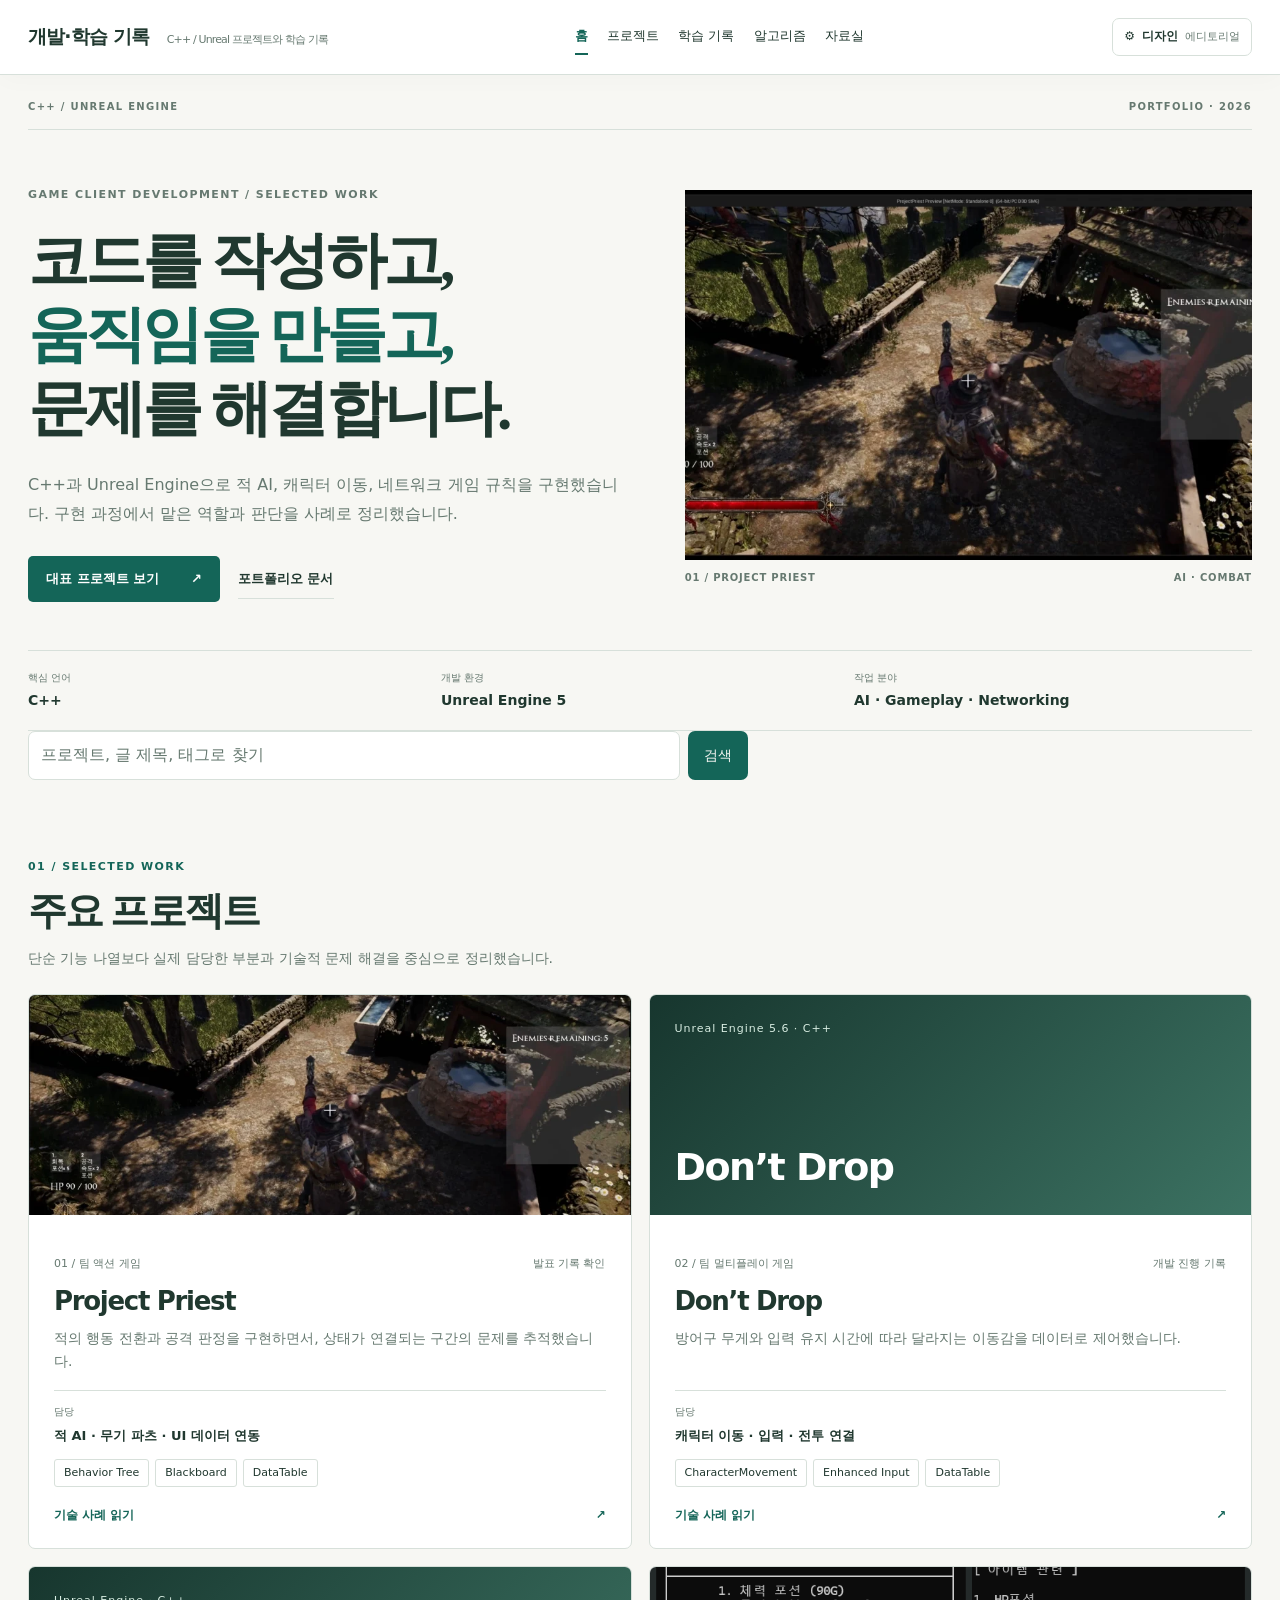
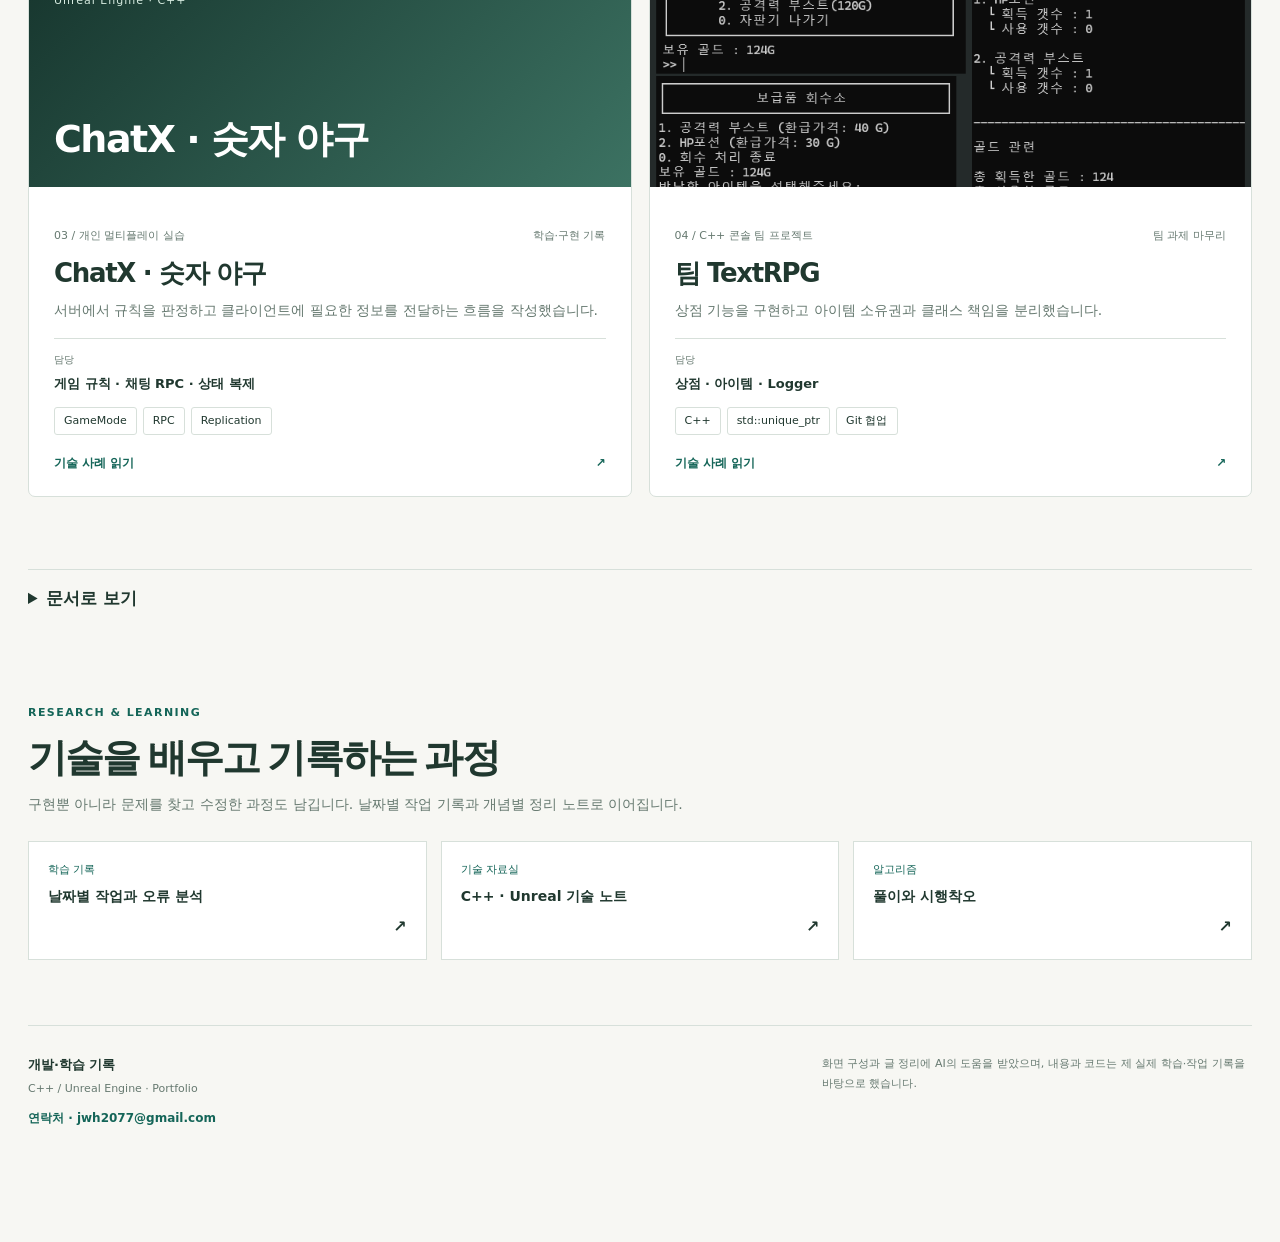
==== commit e25dcc68: "feat: 홈 포트폴리오 통합 및 4종 테마와 작업 기준 정리" ====
--- a/index.html
+++ b/index.html
@@ -31,7 +31,7 @@
 .date-part-group{flex:1 1 280px;min-width:0;font-size:.8rem;color:var(--muted)}.date-parts{display:grid;grid-template-columns:minmax(0,1.5fr) repeat(2,minmax(0,1fr));gap:6px;margin-top:4px}.date-parts select{width:100%;padding:8px 4px}.date-parts select:disabled{background:var(--paper);color:var(--muted)}
 </style>
   <link rel="stylesheet" href="assets/site.css">
-  <link rel="stylesheet" href="assets/site-experience.css">
+  <link rel="stylesheet" href="assets/portfolio-studio.css">
   <link rel="stylesheet" href="assets/vector-demo.css">
   <link rel="stylesheet" href="assets/binary-demo.css">
   <link rel="stylesheet" href="assets/learning-demos.css">
@@ -58,8 +58,9 @@
   <script src="data/projects.js"></script>
   <script src="data/career-docs.js"></script>
   <script src="assets/career.js"></script>
-  <script src="data/portfolio-evidence.js"></script>
-  <script src="assets/site-experience.js"></script>
+  <script src="assets/career-showcase.js"></script>
+  <script src="assets/portfolio-theme.js"></script>
+  <script src="assets/portfolio-studio.js"></script>
   <script src="assets/site.js"></script>
   <script src="assets/activity.js"></script>
 </body>
--- a/assets/portfolio-studio.css
+++ b/assets/portfolio-studio.css
@@ -0,0 +1,337 @@
+/* Portfolio studio — five standalone, content-preserving design directions. */
+:root{--pf-ink:#20382f;--pf-dim:#667970;--pf-line:#d7e0da;--pf-back:#f7f7f3;--pf-paper:#fff;--pf-accent:#146558;--pf-soft:#edf3ef}
+body[data-portfolio-theme]{background:var(--pf-back);color:var(--pf-ink);font-family:"Segoe UI","Malgun Gothic",system-ui,sans-serif}
+body[data-portfolio-theme] .site-header{position:sticky;z-index:11;border-color:var(--pf-line);background:var(--pf-paper);box-shadow:0 4px 24px rgba(0,0,0,.025)}
+body[data-portfolio-theme] .site-brand{font-size:19px;letter-spacing:-.045em}
+body[data-portfolio-theme] .site-brand span{font-size:11px}
+body[data-portfolio-theme] .site-header nav{gap:clamp(8px,1.5vw,22px)}
+body[data-portfolio-theme] .site-header nav a{font-size:13px}
+body[data-portfolio-theme] .site-header nav a[aria-current=page]{color:var(--pf-accent);border-color:var(--pf-accent)}
+body[data-portfolio-theme] main{max-width:1260px;margin:0 auto;padding:32px 28px 80px}
+body[data-portfolio-theme].reading main{padding-right:280px}
+body[data-portfolio-theme]:has(.pf-site) main{padding:0 28px 85px;max-width:1320px}
+body[data-portfolio-theme]:has(.pf-site) .reading #readingToc{display:none}
+.pf-site{width:100%;min-width:0;color:var(--pf-ink)}
+.pf-site *{box-sizing:border-box}
+.pf-site h1,.pf-site h2,.pf-site h3{color:inherit}
+.pf-site p{color:var(--pf-dim)}
+.pf-site a{color:inherit}
+.pf-site a:focus-visible{outline:3px solid var(--pf-accent);outline-offset:4px}
+.pf-topline{display:flex;justify-content:space-between;gap:15px;padding:24px 0 14px;border-bottom:1px solid var(--pf-line);font-size:10px;letter-spacing:.13em;font-weight:750;color:var(--pf-dim)}
+.pf-kicker,.pf-heading>small{font-size:11px;letter-spacing:.13em;font-weight:750;color:var(--pf-accent)}
+.pf-hero{display:grid;grid-template-columns:1.04fr .96fr;gap:42px;align-items:center;padding:45px 0 48px}
+.pf-hero-copy h1{font-family:Georgia,"Malgun Gothic",serif;font-size:clamp(37px,4.8vw,67px);font-weight:700;letter-spacing:-.062em;line-height:1.2;margin:20px 0 24px;word-break:keep-all}
+.pf-hero-copy h1 em{font-style:normal;color:var(--pf-accent)}
+.pf-intro{font-size:16px;max-width:590px;line-height:1.85}
+.pf-actions{display:flex;gap:18px;align-items:center;flex-wrap:wrap;margin-top:27px}
+.pf-primary{display:inline-flex;align-items:center;justify-content:space-between;gap:32px;background:var(--pf-accent);color:white!important;border-radius:5px;padding:12px 18px;font-size:13px;font-weight:750;min-height:46px}
+.pf-primary:hover{filter:brightness(.93)}
+.pf-secondary{font-size:13px;font-weight:750;border-bottom:1px solid var(--pf-line);padding:9px 0}
+.pf-hero-art{min-width:0}
+.pf-hero-photo{height:370px;overflow:hidden;background:#1c382c}
+.pf-hero-photo img,.pf-project-visual img,.pf-cinema-image img{width:100%;height:100%;display:block;object-fit:cover}
+.pf-image-caption{display:flex;justify-content:space-between;gap:12px;font-size:10px;font-weight:700;color:var(--pf-dim);letter-spacing:.08em;margin-top:10px}
+.pf-facts{display:grid;grid-template-columns:repeat(3,1fr);border-block:1px solid var(--pf-line);padding:19px 0;gap:15px}
+.pf-facts>div{display:grid;gap:4px}.pf-facts small{font-size:10px;color:var(--pf-dim)}.pf-facts strong{font-size:14px;line-height:1.5}
+.pf-work,.pf-documents,.pf-learning,.pf-method{margin:72px 0 0;scroll-margin-top:95px}
+.pf-heading{margin:0 0 24px;max-width:850px}
+.pf-heading h2{font-family:Georgia,"Malgun Gothic",serif;font-size:clamp(27px,3.2vw,39px);letter-spacing:-.045em;line-height:1.25;margin:9px 0 10px}
+.pf-heading>p{font-size:14px;line-height:1.75;margin:0}
+.pf-project-grid{display:grid;grid-template-columns:repeat(2,minmax(0,1fr));gap:17px}
+.pf-project{display:flex;flex-direction:column;min-width:0;background:var(--pf-paper);border:1px solid var(--pf-line);overflow:hidden;border-radius:7px;transition:transform .2s,border-color .2s}
+.pf-project:hover{transform:translateY(-3px);border-color:var(--pf-accent)}
+.pf-project-visual{height:220px;background:#173c30}
+.pf-abstract{height:100%;width:100%;padding:25px;display:flex;flex-direction:column;justify-content:space-between;background:linear-gradient(135deg,#17362e,#3c7262);color:white}
+.pf-abstract small{font-size:11px;letter-spacing:.09em;color:#d7ece1}
+.pf-abstract strong{font-size:clamp(24px,3vw,38px);letter-spacing:-.04em;line-height:1.2}
+.pf-project-information{padding:23px 25px 22px;display:flex;flex-direction:column;flex:1}
+.pf-overline{display:flex;justify-content:space-between;gap:10px;font-size:11px;color:var(--pf-dim);flex-wrap:wrap}
+.pf-project-information h3{font-size:26px;letter-spacing:-.05em;margin:13px 0 9px;line-height:1.2}
+.pf-project-information>p{font-size:14px;line-height:1.7;margin:0 0 16px;flex:1}
+.pf-project-information dl{border-top:1px solid var(--pf-line);padding-top:13px;margin:0;display:grid;gap:5px}
+.pf-project-information dt{font-size:10px;color:var(--pf-dim)}
+.pf-project-information dd{font-size:13px;line-height:1.5;font-weight:700;margin:0}
+.pf-chips{display:flex;flex-wrap:wrap;gap:6px;margin-top:14px}
+.pf-chips span{border:1px solid var(--pf-line);padding:4px 9px;font-size:11px;color:var(--pf-ink);border-radius:3px}
+.pf-next{font-size:12px;font-weight:750;color:var(--pf-accent);display:flex;justify-content:space-between;margin-top:19px}
+.pf-method-list{display:grid;grid-template-columns:repeat(3,1fr);gap:17px}
+.pf-method-list article{border-top:2px solid var(--pf-accent);padding-top:17px}
+.pf-method-list article>span{color:var(--pf-accent);font-size:11px}
+.pf-method-list h3{font-size:17px;margin:11px 0}
+.pf-method-list p{font-size:13px;line-height:1.8;margin:0}
+.pf-doclinks{display:grid;grid-template-columns:repeat(2,minmax(0,1fr));gap:1px;background:var(--pf-line);border:1px solid var(--pf-line)}
+.pf-doclinks a{background:var(--pf-paper);display:grid;grid-template-columns:34px 1fr 15px;gap:10px;align-items:center;padding:21px 18px}
+.pf-doclinks a:hover{background:var(--pf-soft)}
+.pf-doclinks a>span{font-size:12px;color:var(--pf-accent)}
+.pf-doclinks a>div{display:grid;gap:4px}
+.pf-doclinks strong{font-size:14px}.pf-doclinks small{color:var(--pf-dim);font-size:11px;line-height:1.5}
+.pf-learning-links{display:grid;grid-template-columns:repeat(3,minmax(0,1fr));gap:14px}
+.pf-learning-links a{min-height:115px;display:grid;gap:7px;padding:19px;border:1px solid var(--pf-line);background:var(--pf-paper)}
+.pf-learning-links a:hover{border-color:var(--pf-accent)}
+.pf-learning-links span{font-size:11px;color:var(--pf-accent)}
+.pf-learning-links strong{font-size:14px;line-height:1.5}.pf-learning-links b{font-size:16px;text-align:right}
+.pf-footer{display:flex;align-items:start;justify-content:space-between;gap:35px;border-top:1px solid var(--pf-line);padding:28px 0;margin-top:65px}
+.pf-footer>div{display:grid;gap:4px}.pf-footer strong{font-size:13px}.pf-footer span,.pf-footer p{font-size:11px;color:var(--pf-dim)}
+.pf-footer p{margin:0;max-width:430px;line-height:1.8}
+/* Site-wide matching detail and materials; preserve all existing routes and controls. */
+body[data-portfolio-theme] #sitePages .career-document-page{max-width:860px}
+body[data-portfolio-theme] #sitePages .career-doc-head{background:var(--pf-paper)}
+body[data-portfolio-theme] #sitePages .career-print{background:var(--pf-accent);border-color:var(--pf-accent)}
+body[data-portfolio-theme] #sitePages .career-case{color:var(--pf-ink)}
+body[data-portfolio-theme] #sitePages .career-case-hero h1{color:var(--pf-ink)}
+body[data-portfolio-theme] #sitePages .career-case-back a,body[data-portfolio-theme] #sitePages .career-case-footer a{color:var(--pf-accent)}
+/* Cinematic — visual-led dark gallery. */
+body[data-portfolio-theme=cinematic]{--pf-ink:#f0ece4;--pf-dim:#c1b7a8;--pf-line:#3a3837;--pf-back:#111516;--pf-paper:#1b2020;--pf-accent:#e9af68;--pf-soft:#282e2b;color:var(--pf-ink)}
+body[data-portfolio-theme=cinematic] .site-header{background:#181b1b}
+body[data-portfolio-theme=cinematic] .site-brand,body[data-portfolio-theme=cinematic] .site-header nav a{color:#eee9df}
+.pf-cinematic .pf-cinema-hero{height:min(74vh,670px);min-height:480px;position:relative;isolation:isolate;overflow:hidden;background:#13231e}
+.pf-cinema-image{position:absolute;inset:0;z-index:-2}.pf-cinema-image .pf-abstract{height:100%}
+.pf-cinema-hero:after{content:"";position:absolute;z-index:-1;inset:0;background:linear-gradient(90deg,rgba(4,9,8,.96),rgba(5,14,10,.6) 55%,rgba(5,14,10,.18))}
+.pf-cinema-overlay{position:absolute;left:clamp(28px,7vw,85px);bottom:85px;max-width:820px}
+.pf-cinema-overlay h1{font-family:Georgia,"Malgun Gothic",serif;font-size:clamp(43px,6.4vw,78px);line-height:1.16;letter-spacing:-.07em;margin:23px 0;color:#fff}
+.pf-cinema-overlay>p:not(.pf-kicker){font-size:16px;color:#e4e4dc}
+.pf-cinema-overlay .pf-primary{margin-top:18px}
+.pf-cinema-index{position:absolute;right:25px;bottom:25px;font-size:11px;letter-spacing:.12em;color:#efe6dd}
+.pf-cinematic .pf-project-grid{grid-template-columns:repeat(2,1fr);gap:22px}
+.pf-cinematic .pf-project{background:#171d1d;border-color:#373c3a}
+.pf-cinematic .pf-project-visual{height:310px}
+.pf-cinematic .pf-project-information h3{font-size:29px}
+.pf-cinematic .pf-project-information>p{color:#b8bdb5}
+.pf-cinematic .pf-cinema-statement{background:#d1a367;color:#182622;display:grid;gap:18px;padding:55px 5vw;margin-top:75px}
+.pf-cinema-statement span{font-size:12px;letter-spacing:.15em}
+.pf-cinema-statement strong{font-size:clamp(25px,4vw,48px);letter-spacing:-.05em;line-height:1.38}
+.pf-cinematic .pf-chips span{color:#e0e1da}
+/* Terminal — command-line reading interface, but real semantic links. */
+body[data-portfolio-theme=terminal]{--pf-ink:#e4f2e9;--pf-dim:#95b8a5;--pf-line:#2b5144;--pf-back:#0b1614;--pf-paper:#10241f;--pf-accent:#7fe6a5;--pf-soft:#18372c;font-family:Consolas,"Cascadia Mono","Malgun Gothic",monospace}
+body[data-portfolio-theme=terminal] .site-header{background:#0c1d17}
+body[data-portfolio-theme=terminal] .site-brand,body[data-portfolio-theme=terminal] .site-header nav a{color:#d8f0df}
+.pf-terminal{font-family:Consolas,"Cascadia Mono","Malgun Gothic",monospace}
+.pf-terminal-window{border:1px solid #4c9871;margin-top:35px;border-radius:8px;background:#0b1914;overflow:hidden}
+.pf-terminal-bar{display:flex;justify-content:space-between;gap:20px;padding:13px 20px;border-bottom:1px solid #335e46;color:#8acaa1;font-size:11px}
+.pf-lights{letter-spacing:.15em;color:#d3b584}.pf-terminal-output{padding:clamp(28px,5vw,62px)}
+.pf-prompt{font-size:13px;color:#7fe6a5}.pf-terminal-output h1{font-family:Consolas,"Malgun Gothic",monospace;font-weight:700;font-size:clamp(38px,5.2vw,70px);letter-spacing:-.07em;line-height:1.3;margin:25px 0}
+.pf-cursor{color:#7fe6a5}.pf-terminal-comment{color:#80cd9c!important}
+.pf-terminal-output>p:last-of-type{max-width:760px;line-height:1.8;font-size:15px}
+.pf-terminal-command{display:flex;flex-wrap:wrap;gap:13px;margin-top:30px}
+.pf-terminal-command a{border:1px solid #578d6c;color:#7fe6a5;font-size:13px;padding:11px 13px}
+.pf-terminal-command a:hover{background:#204433}
+.pf-terminal .pf-heading h2{font-family:Consolas,"Malgun Gothic",monospace}
+.pf-terminal .pf-project{border-radius:0}.pf-terminal .pf-project-visual{height:140px}
+.pf-terminal .pf-project-visual img{filter:saturate(.55)}.pf-terminal .pf-project-information h3{font-size:23px}
+.pf-terminal .pf-chips span{border-radius:0}
+.pf-terminal .pf-method-list article{border-top-style:dashed}
+.pf-terminal .pf-doclinks{border-style:dashed}
+/* Dashboard — dense but clearly labelled, no invented achievements. */
+body[data-portfolio-theme=dashboard]{--pf-ink:#24354c;--pf-dim:#677a91;--pf-line:#dce3ee;--pf-back:#edf2fa;--pf-paper:#fff;--pf-accent:#385fbc;--pf-soft:#eff4ff}
+body[data-portfolio-theme=dashboard] .site-header{box-shadow:0 2px 20px #1f406015}
+.pf-dashboard-top{display:flex;justify-content:space-between;align-items:center;gap:24px;padding:40px 0 22px}
+.pf-dashboard-top>div>span{font-size:11px;color:#5076af;letter-spacing:.14em}
+.pf-dashboard-top h1{font-size:clamp(30px,4vw,48px);letter-spacing:-.06em;margin:7px 0}
+.pf-dashboard-top p{font-size:15px;margin:0}
+.pf-dashboard-metrics{display:grid;grid-template-columns:repeat(3,1fr);gap:13px}
+.pf-dashboard-metrics>div{display:grid;gap:8px;padding:22px 26px;background:#fff;border:1px solid #dbe3f0;border-radius:12px}
+.pf-dashboard-metrics small,.pf-dashboard-metrics span{font-size:11px;color:#657a96}
+.pf-dashboard-metrics strong{font-size:32px;letter-spacing:-.05em}
+.pf-dashboard-layout{display:grid;grid-template-columns:minmax(0,1fr) 310px;gap:20px;align-items:start}
+.pf-dashboard-layout .pf-work{margin-top:38px}
+.pf-dashboard-layout .pf-project-grid{grid-template-columns:1fr}
+.pf-dashboard-layout .pf-project{flex-direction:row;border-radius:12px}
+.pf-dashboard-layout .pf-project-visual{width:34%;height:auto;min-height:205px;flex-shrink:0}
+.pf-dashboard-layout .pf-project-information{padding:20px}
+.pf-dashboard-layout .pf-project-information h3{font-size:23px}
+.pf-dashboard-layout .pf-project-information>p{font-size:13px;margin-bottom:8px}
+.pf-dashboard-panel{position:sticky;top:105px;background:white;border:1px solid #dce3ee;border-radius:12px;padding:23px;margin-top:36px;max-height:calc(100vh - 125px);overflow-y:auto}
+.pf-dashboard-panel h2{font-size:15px;margin:0 0 18px}
+.pf-dashboard-panel>div:not(.pf-doclinks){display:grid;gap:5px;padding:12px 0;border-top:1px solid #e3e9f2}
+.pf-dashboard-panel>div>span{font-size:11px;color:#7a94bb}
+.pf-dashboard-panel>div>strong{font-size:14px}
+.pf-dashboard-panel>div>small{font-size:11px;color:#647c99}
+.pf-dashboard-panel h2:not(:first-child){margin-top:23px}
+.pf-dashboard-panel .pf-doclinks{grid-template-columns:1fr}
+.pf-dashboard-panel .pf-doclinks a{padding:12px;grid-template-columns:21px 1fr 10px}
+.pf-dashboard-panel .pf-doclinks strong{font-size:12px}
+.pf-dashboard .pf-heading h2{font-family:"Segoe UI","Malgun Gothic",sans-serif}
+@media(max-width:1000px){
+.pf-dashboard-layout{grid-template-columns:1fr}.pf-dashboard-panel{position:static;max-height:none;margin-top:4px}
+.pf-dashboard-panel .pf-doclinks{grid-template-columns:repeat(2,1fr)}
+}
+@media(max-width:800px){
+body[data-portfolio-theme] .site-header{display:block;padding:12px 18px}
+body[data-portfolio-theme] .site-header .site-brand{display:block;font-size:17px}
+body[data-portfolio-theme] .site-brand span{display:none}
+body[data-portfolio-theme] .site-header nav{margin-top:8px;gap:17px;overflow-x:auto;white-space:nowrap;scrollbar-width:thin}
+body[data-portfolio-theme] .site-header nav a{font-size:12px}
+body[data-portfolio-theme] main,body[data-portfolio-theme].reading main{padding:22px 18px 68px}
+body[data-portfolio-theme]:has(.pf-site) main{padding:0 18px 65px}
+.pf-hero{grid-template-columns:1fr;gap:25px;padding:37px 0}
+.pf-hero-copy h1{font-size:clamp(37px,8vw,61px)}
+.pf-hero-photo{height:290px}
+.pf-project-grid{grid-template-columns:1fr}
+.pf-project-visual{height:255px}
+.pf-doclinks{grid-template-columns:1fr}
+.pf-method-list{grid-template-columns:1fr}
+.pf-learning-links{grid-template-columns:1fr}
+.pf-work,.pf-documents,.pf-learning,.pf-method{margin-top:45px}
+.pf-footer{display:block}.pf-footer p{margin-top:12px}
+.pf-cinematic .pf-cinema-hero{height:570px;min-height:460px}
+.pf-cinema-overlay{left:25px;right:25px;bottom:65px}
+.pf-cinematic .pf-project-grid{grid-template-columns:1fr}
+.pf-dashboard-top{display:block}.pf-dashboard-top>a{margin-top:18px}
+.pf-dashboard-metrics{gap:8px}
+.pf-dashboard-metrics>div{padding:14px}
+.pf-dashboard-metrics strong{font-size:24px}
+}
+@media(max-width:560px){
+.pf-facts{grid-template-columns:1fr;gap:12px}
+.pf-facts>div{grid-template-columns:95px 1fr;align-items:center}
+.pf-hero-photo{height:220px}
+.pf-cinematic .pf-cinema-hero{height:520px}
+.pf-cinema-overlay h1{font-size:40px}
+.pf-cinematic .pf-project-visual{height:220px}
+.pf-dashboard-layout .pf-project{flex-direction:column}
+.pf-dashboard-layout .pf-project-visual{width:100%;height:155px}
+.pf-dashboard-panel .pf-doclinks{grid-template-columns:1fr}
+.pf-showcase-actions{display:block}
+}
+@media(prefers-reduced-motion:reduce){.pf-project{transition:none!important}.pf-project:hover{transform:none!important}}
+@media print{
+.pf-site{color:#151515!important}
+.pf-site .pf-cinema-hero,.pf-site .pf-terminal-window{min-height:0;height:auto}
+.pf-site .pf-cinema-image,.pf-site .pf-hero-photo,.pf-site .pf-project-visual{display:none!important}
+.pf-site .pf-project{break-inside:avoid;display:block!important;margin-bottom:8mm;border:1px solid #ddd;padding:12px}
+.pf-site .pf-project-grid{display:block!important}
+.pf-site .pf-cinema-overlay{position:static;padding:10mm}
+.pf-site .pf-cinema-overlay h1{color:#151515!important}
+.pf-site .pf-hero,.pf-site .pf-showcase-hero{display:block}
+.pf-site .pf-facts{display:flex;gap:15mm}
+.pf-site .pf-documents,.pf-site .pf-learning-links,.pf-site .pf-actions,.pf-site .pf-terminal-command,.pf-site .pf-dashboard-panel,.pf-site .pf-dashboard-metrics{display:none!important}
+.pf-site .pf-work,.pf-site .pf-method{margin:10mm 0!important}
+.pf-site *{box-shadow:none!important}
+}
+
+/* Whole-site visual integration — all TIL routes retain their original behavior. */
+body[data-portfolio-theme]{
+ --ink:var(--pf-ink);--muted:var(--pf-dim);--blue:var(--pf-accent);
+ --line:var(--pf-line);--paper:var(--pf-back);--card:var(--pf-paper);--soft:var(--pf-soft);
+}
+body[data-portfolio-theme] .layout{max-width:1320px}
+body[data-portfolio-theme] .site-header{color:var(--pf-ink)}
+body[data-portfolio-theme] .site-brand{color:var(--pf-ink)}
+body[data-portfolio-theme] #listIntro h1,
+body[data-portfolio-theme] #sitePages>header>h1,
+body[data-portfolio-theme] #sitePages .project-intro h1,
+body[data-portfolio-theme] #libraryPage h1,
+body[data-portfolio-theme] #algorithmPage h1{
+ letter-spacing:-.055em;line-height:1.23;color:var(--pf-ink);font-weight:800;
+}
+body[data-portfolio-theme] #listIntro .intro,
+body[data-portfolio-theme] #sitePages>header .intro,
+body[data-portfolio-theme] .project-intro .intro{color:var(--pf-dim);line-height:1.8}
+body[data-portfolio-theme] .area,
+body[data-portfolio-theme] .project-card,
+body[data-portfolio-theme] .record,
+body[data-portfolio-theme] .work-block,
+body[data-portfolio-theme] .featured,
+body[data-portfolio-theme] .study-row,
+body[data-portfolio-theme] .project-part,
+body[data-portfolio-theme] .library-explorer,
+body[data-portfolio-theme] .material-row{
+ border-color:var(--pf-line);color:var(--pf-ink);
+}
+body[data-portfolio-theme] .area,
+body[data-portfolio-theme] .record,
+body[data-portfolio-theme] .work-block,
+body[data-portfolio-theme] .project-card,
+body[data-portfolio-theme] .featured{background:var(--pf-paper);box-shadow:none}
+body[data-portfolio-theme] .area:hover,
+body[data-portfolio-theme] .project-card:hover,
+body[data-portfolio-theme] .record:hover{border-color:var(--pf-accent);box-shadow:0 0 0 1px var(--pf-accent)}
+body[data-portfolio-theme] .featured{overflow:hidden}
+body[data-portfolio-theme] .feature-copy,.pf-site .feature-copy{color:var(--pf-ink)}
+body[data-portfolio-theme] .feature-copy p,
+body[data-portfolio-theme] .work-block p,
+body[data-portfolio-theme] .area p,
+body[data-portfolio-theme] .record p,
+body[data-portfolio-theme] .section p,
+body[data-portfolio-theme] .material-summary,
+body[data-portfolio-theme] .caption,
+body[data-portfolio-theme] .meta{color:var(--pf-dim)}
+body[data-portfolio-theme] .pill,
+body[data-portfolio-theme] .topic-badge{background:var(--pf-soft);color:var(--pf-accent)}
+body[data-portfolio-theme] .source,
+body[data-portfolio-theme] .more,
+body[data-portfolio-theme] .project-return{color:var(--pf-accent)}
+body[data-portfolio-theme] .button{background:var(--pf-accent);color:var(--pf-back)}
+body[data-portfolio-theme] #siteQuery,
+body[data-portfolio-theme] #globalQuery,
+body[data-portfolio-theme] .filter-option summary,
+body[data-portfolio-theme] .filter-bar select,
+body[data-portfolio-theme] .related-button,
+body[data-portfolio-theme] .career-outline,
+body[data-portfolio-theme] .career-print{
+ color:var(--pf-ink);background:var(--pf-paper);border-color:var(--pf-line)
+}
+body[data-portfolio-theme] #siteQuery::placeholder,
+body[data-portfolio-theme] #globalQuery::placeholder{color:var(--pf-dim)}
+body[data-portfolio-theme] .material-row:hover,
+body[data-portfolio-theme] .material-open:hover,
+body[data-portfolio-theme] .study-row:hover,
+body[data-portfolio-theme] .related-button:hover{background:var(--pf-soft)}
+body[data-portfolio-theme] .filter-popover,
+body[data-portfolio-theme] .library-results,
+body[data-portfolio-theme] .material-contents{background:var(--pf-paper);color:var(--pf-ink)}
+body[data-portfolio-theme] .reading #readingToc{border-color:var(--pf-line)}
+body[data-portfolio-theme] .reading #readingToc button[aria-current=location]{color:var(--pf-accent)}
+body[data-portfolio-theme] .career-document{color:#233a30}
+body[data-portfolio-theme] .career-prose{color:#233a30}
+body[data-portfolio-theme=cinematic] .career-doc-head,
+body[data-portfolio-theme=terminal] .career-doc-head{background:white!important;color:#20362d}
+body[data-portfolio-theme=cinematic] .career-doc-head h1,
+body[data-portfolio-theme=terminal] .career-doc-head h1{color:#20362d}
+body[data-portfolio-theme=cinematic] .career-document .career-prose,
+body[data-portfolio-theme=terminal] .career-document .career-prose{background:#fff;color:#20362d}
+body[data-portfolio-theme=cinematic] .career-document .career-prose p,
+body[data-portfolio-theme=terminal] .career-document .career-prose p,
+body[data-portfolio-theme=cinematic] .career-document .career-prose li,
+body[data-portfolio-theme=terminal] .career-document .career-prose li{color:#20362d}
+body[data-portfolio-theme=cinematic] .career-project-copy,
+body[data-portfolio-theme=terminal] .career-project-copy{background:var(--pf-paper)}
+body[data-portfolio-theme=terminal] .record,
+body[data-portfolio-theme=terminal] .area,
+body[data-portfolio-theme=terminal] .work-block{border-radius:2px}
+body[data-portfolio-theme=dashboard] .record,
+body[data-portfolio-theme=dashboard] .area{border-radius:12px}
+@media(max-width:800px){
+ body[data-portfolio-theme] #siteFilters .filter-bar{flex-wrap:wrap}
+ body[data-portfolio-theme] .reading #readingToc{position:static;max-height:none;width:100%;margin-top:20px}
+}
+@media print{
+ body[data-portfolio-theme]{--ink:#202020;--muted:#555;--blue:#333;--paper:#fff;--card:#fff;--soft:#fff;--line:#ddd;background:#fff!important;color:#222!important}
+ body[data-portfolio-theme] main{max-width:none!important}
+ body[data-portfolio-theme] .site-header{display:none!important}
+ body[data-portfolio-theme] .career-document-page .career-prose{color:#222!important;background:#fff!important}
+}
+
+/* Portfolio contact and source disclosure */
+.pf-footer .pf-contact{display:inline-block;margin-top:7px;color:var(--pf-accent);font-size:12px;font-weight:650}
+.pf-footer-notes{display:grid;gap:9px;max-width:480px}.pf-footer-notes p{margin:0}
+
+/* Single-site theme picker: persistent four-style switcher */
+.site-header .pf-settings{position:relative;flex:0 0 auto;margin-left:2px;z-index:15;color:var(--pf-ink)}
+.pf-settings>summary{cursor:pointer;list-style:none;display:flex;align-items:center;gap:7px;padding:8px 11px;border:1px solid var(--pf-line);border-radius:7px;background:var(--pf-paper);color:var(--pf-ink);font-size:12px;font-weight:700;white-space:nowrap}
+.pf-settings>summary::-webkit-details-marker{display:none}
+.pf-settings>summary:hover,.pf-settings[open]>summary{border-color:var(--pf-accent)}
+.pf-theme-current{font-weight:400;font-size:11px;color:var(--pf-dim)}
+.pf-settings-panel{position:absolute;right:0;top:calc(100% + 8px);width:230px;max-width:calc(100vw - 24px);padding:14px;display:grid;gap:5px;background:var(--pf-paper);color:var(--pf-ink);border:1px solid var(--pf-line);border-radius:9px;box-shadow:0 16px 30px rgba(0,0,0,.16)}
+.pf-settings-panel p{margin:0 0 7px;font-size:12px;font-weight:750;color:var(--pf-ink)}
+.pf-settings-panel button{width:100%;text-align:left;border:1px solid transparent;border-radius:6px;background:transparent;color:var(--pf-ink);padding:10px 12px;font:inherit;font-size:13px;cursor:pointer}
+.pf-settings-panel button:hover,.pf-settings-panel button:focus-visible{background:var(--pf-soft)}
+.pf-settings-panel button[aria-pressed=true]{border-color:var(--pf-accent);color:var(--pf-accent);font-weight:750;background:var(--pf-soft)}
+.pf-settings-panel small{font-size:10px;color:var(--pf-dim);line-height:1.6;margin:8px 0 0}
+@media(max-width:800px){.site-header .pf-settings{position:absolute;right:16px;top:10px}.pf-settings>summary{font-size:11px;padding:5px 9px}.pf-theme-current{display:none}.pf-settings-panel{top:calc(100% + 10px)}}
+@media print{.site-header .pf-settings{display:none!important}}
+
+@media(max-width:800px){body[data-portfolio-theme] .site-header .site-brand{max-width:calc(100% - 95px);overflow:hidden;text-overflow:ellipsis;white-space:nowrap}}
+
+.pf-documents>summary{cursor:pointer;font-size:17px;font-weight:700;padding:14px 0;border-top:1px solid var(--pf-line)}
+.pf-documents[open]>.pf-heading{margin-top:20px}
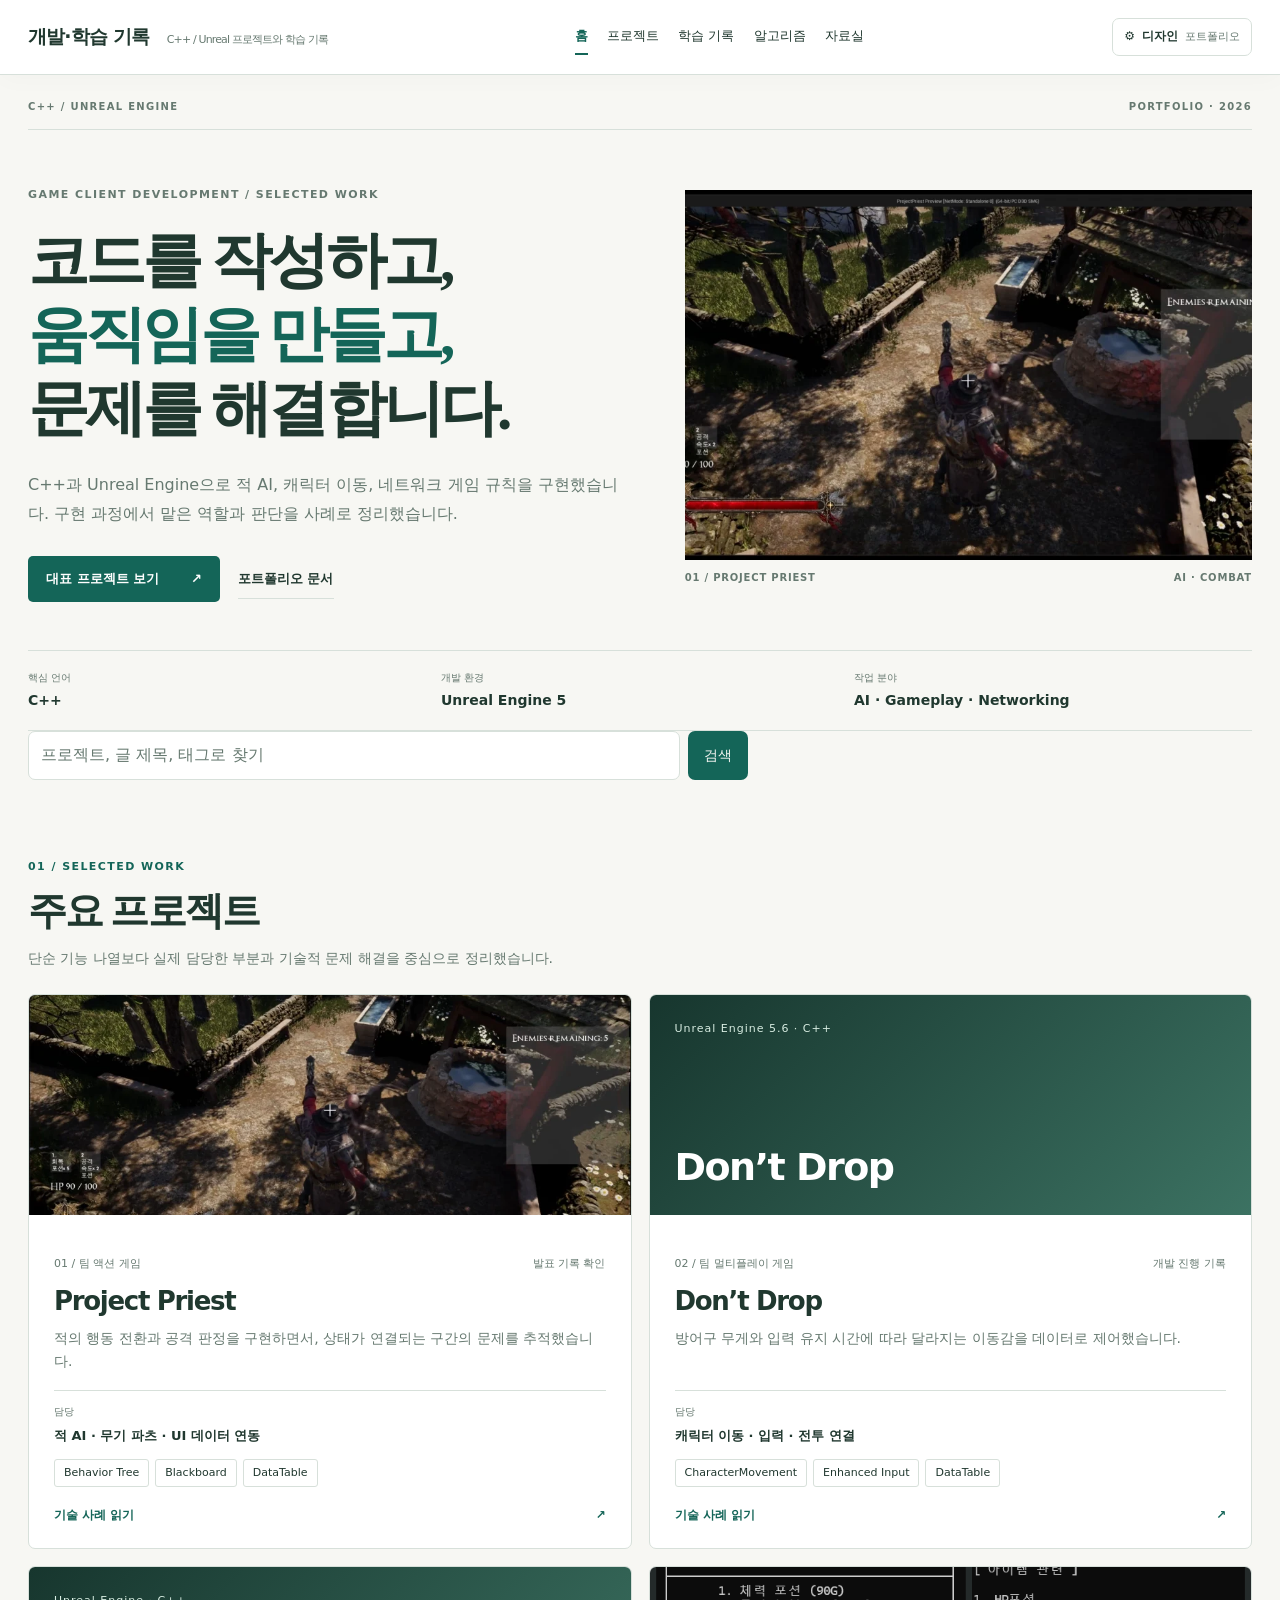
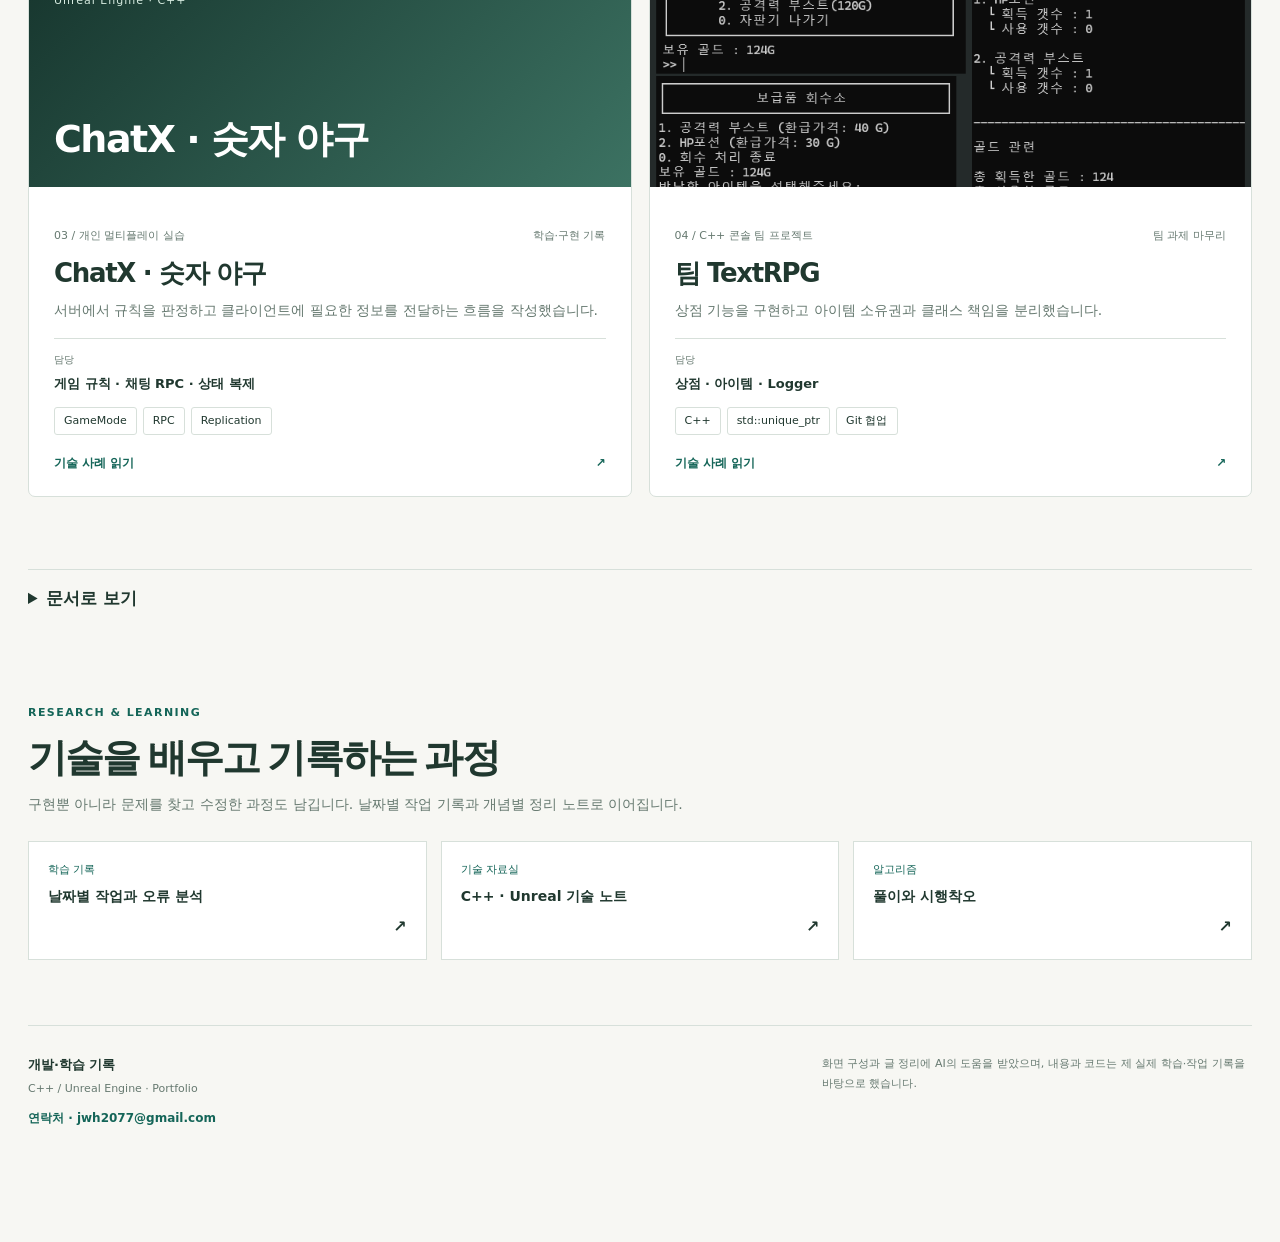
==== commit df3b5f87: "fix: 이전 학습 목록 화면 제거 및 없는 글 주소 처리 수정" ====
--- a/index.html
+++ b/index.html
@@ -39,7 +39,7 @@
 <body>
   <div class="layout">
     <aside><a class="brand" href="#top">개발·학습 기록 <small>C++ / Unreal 프로젝트와 학습 기록</small></a><details id="sidebarFilters" open><summary>주제·프로젝트 필터</summary><div class="side-title">학습 주제</div><div id="tabs" class="tab-list" role="tablist" aria-label="학습 주제"></div><div id="subnav" hidden><div class="side-title">세부 분류</div><div id="subtopics" class="project-list"></div></div><div id="articleNav" hidden><div class="side-title">이 글의 목차</div><div id="sections" class="project-list"></div><div class="side-title">같은 분류의 기록</div><div id="nearby" class="project-list"></div></div><div class="side-title">프로젝트로 좁히기</div><div id="projects" class="project-list"></div></details></aside>
-    <main id="top"><div id="listPage"><header><div class="eyebrow">학습 기록</div><h1>공부하면서<br>적어둔 것들</h1><p class="intro">C++와 Unreal을 배우면서 막혔던 부분과 직접 만든 기능을 날짜별로 남겼습니다.</p><div class="stats"><span class="stat">기록 <strong id="total">—</strong>개</span><span class="stat">주제 <strong id="topicTotal">—</strong>개</span></div></header><fieldset class="date-range"><legend>날짜로 찾아보기</legend><p id="dateCoverage" class="library-notice"></p><div class="date-inputs"><div class="date-part-group" role="group" aria-label="시작일"><span>시작일</span><div class="date-parts"><select id="dateFromYear" aria-label="시작 연도" aria-describedby="dateMessage"></select><select id="dateFromMonth" aria-label="시작 월" aria-describedby="dateMessage"></select><select id="dateFrom" aria-label="시작 일" aria-describedby="dateMessage"></select></div></div><span aria-hidden="true">~</span><div class="date-part-group" role="group" aria-label="종료일"><span>종료일</span><div class="date-parts"><select id="dateToYear" aria-label="종료 연도" aria-describedby="dateMessage"></select><select id="dateToMonth" aria-label="종료 월" aria-describedby="dateMessage"></select><select id="dateTo" aria-label="종료 일" aria-describedby="dateMessage"></select></div></div><label for="dateKind">날짜 구분<select id="dateKind" aria-label="날짜 구분"><option value="all">전체 기록</option><option value="project-period">기간으로 묶은 기록</option></select></label><button id="resetDates" type="button" class="related-button">날짜 초기화</button></div><p id="dateMessage" role="status"></p></fieldset><section class="topic-head"><h2 id="topicTitle">전체 기록</h2><p id="topicDescription"></p></section><section><div class="toolbar"><label>정렬 <select id="sort"><option value="desc">최신순</option><option value="asc">과거순</option></select></label><span id="count" class="count"></span></div><div id="records" class="timeline"></div></section></div><article id="articlePage" hidden aria-labelledby="detailTitle"><button id="backToList" class="related-button" type="button">← 목록으로</button><div id="detailContent" class="detail-page"></div></article></main>
+    <main id="top"><div id="listPage"><div hidden aria-hidden="true"><span id="total"></span><span id="topicTotal"></span></div><fieldset class="date-range"><legend>날짜로 찾아보기</legend><p id="dateCoverage" class="library-notice"></p><div class="date-inputs"><div class="date-part-group" role="group" aria-label="시작일"><span>시작일</span><div class="date-parts"><select id="dateFromYear" aria-label="시작 연도" aria-describedby="dateMessage"></select><select id="dateFromMonth" aria-label="시작 월" aria-describedby="dateMessage"></select><select id="dateFrom" aria-label="시작 일" aria-describedby="dateMessage"></select></div></div><span aria-hidden="true">~</span><div class="date-part-group" role="group" aria-label="종료일"><span>종료일</span><div class="date-parts"><select id="dateToYear" aria-label="종료 연도" aria-describedby="dateMessage"></select><select id="dateToMonth" aria-label="종료 월" aria-describedby="dateMessage"></select><select id="dateTo" aria-label="종료 일" aria-describedby="dateMessage"></select></div></div><label for="dateKind">날짜 구분<select id="dateKind" aria-label="날짜 구분"><option value="all">전체 기록</option><option value="project-period">기간으로 묶은 기록</option></select></label><button id="resetDates" type="button" class="related-button">날짜 초기화</button></div><p id="dateMessage" role="status"></p></fieldset><section class="topic-head" hidden><h2 id="topicTitle">전체 기록</h2><p id="topicDescription"></p></section><section><div class="toolbar"><label>정렬 <select id="sort"><option value="desc">최신순</option><option value="asc">과거순</option></select></label><span id="count" class="count"></span></div><div id="records" class="timeline"></div></section></div><article id="articlePage" hidden aria-labelledby="detailTitle"><button id="backToList" class="related-button" type="button">← 목록으로</button><div id="detailContent" class="detail-page"></div></article></main>
   </div>
   <script src="data/manifest.js"></script>
   <script src="data/library-index.js"></script>
--- a/assets/portfolio-studio.css
+++ b/assets/portfolio-studio.css
@@ -282,6 +282,28 @@
 body[data-portfolio-theme] .material-contents{background:var(--pf-paper);color:var(--pf-ink)}
 body[data-portfolio-theme] .reading #readingToc{border-color:var(--pf-line)}
 body[data-portfolio-theme] .reading #readingToc button[aria-current=location]{color:var(--pf-accent)}
+body[data-portfolio-theme] #libraryPage .material-section{margin-top:2.2rem;line-height:1.75}
+body[data-portfolio-theme] #libraryPage:has(#materialTitle)>header{padding-bottom:.4rem}
+body[data-portfolio-theme] #materialTitle{font-size:clamp(1.55rem,2.6vw,2.2rem)!important;line-height:1.35!important;word-break:keep-all;overflow-wrap:anywhere;text-wrap:balance}
+body[data-portfolio-theme] #libraryPage .material-section h2{font-size:1.35rem;line-height:1.4;margin:0 0 .8rem}
+body[data-portfolio-theme] #libraryPage .material-section h3{font-size:1.05rem;line-height:1.45;margin:1.4rem 0 .5rem}
+body[data-portfolio-theme] #libraryPage .material-section p,
+body[data-portfolio-theme] #libraryPage .material-section ul,
+body[data-portfolio-theme] #libraryPage .material-section ol{margin:.6rem 0}
+body[data-portfolio-theme] #libraryPage .material-section table{font-size:.95rem;margin:.8rem 0}
+body[data-portfolio-theme] #libraryPage .material-section figure{margin:1rem 0}
+body[data-portfolio-theme] #readingToc .toc-child{padding-left:1.3rem;font-size:.9em}
+body[data-portfolio-theme] #readingToc nav summary button{display:inline;width:auto;padding:0;text-align:left;font-weight:650}
+body[data-portfolio-theme] #readingToc nav details>summary{display:flex;align-items:baseline;gap:.4rem;list-style:none}
+body[data-portfolio-theme] #readingToc nav details>summary::-webkit-details-marker{display:none}
+body[data-portfolio-theme] #readingToc nav details>summary::before{content:'▸';flex:none}
+body[data-portfolio-theme] #readingToc nav details[open]>summary::before{content:'▾'}
+body[data-portfolio-theme] #readingToc nav summary button{min-width:0;flex:1}
+body[data-portfolio-theme] #readingToc nav details details{margin-left:.5rem}
+body[data-portfolio-theme] .material-outline-section{min-width:0}
+body[data-portfolio-theme] .material-outline-children{display:flex;flex-wrap:wrap;gap:.25rem;padding:.15rem .5rem .55rem 1rem}
+body[data-portfolio-theme] .material-outline-children button{font-size:.93rem}
+@media(max-width:800px){body[data-portfolio-theme] #libraryPage .material-section{margin-top:1.8rem}}
 body[data-portfolio-theme] .career-document{color:#233a30}
 body[data-portfolio-theme] .career-prose{color:#233a30}
 body[data-portfolio-theme=cinematic] .career-doc-head,
@@ -335,3 +357,10 @@
 
 .pf-documents>summary{cursor:pointer;font-size:17px;font-weight:700;padding:14px 0;border-top:1px solid var(--pf-line)}
 .pf-documents[open]>.pf-heading{margin-top:20px}
+
+/* Keep export actions readable in every portfolio theme. */
+body[data-portfolio-theme] #sitePages .career-print{display:inline-flex;align-items:center;justify-content:center;background:var(--pf-accent);color:var(--pf-back);border:1px solid var(--pf-accent);white-space:nowrap}
+body[data-portfolio-theme] #sitePages .career-print:hover{background:var(--pf-ink);color:var(--pf-paper);border-color:var(--pf-ink)}
+.career-case-back{flex-wrap:wrap;gap:12px}.career-case-back .career-print{margin-left:auto}
+.career-toolbar{flex-wrap:wrap}
+@media print{#sitePages .career-print{display:none!important}}
